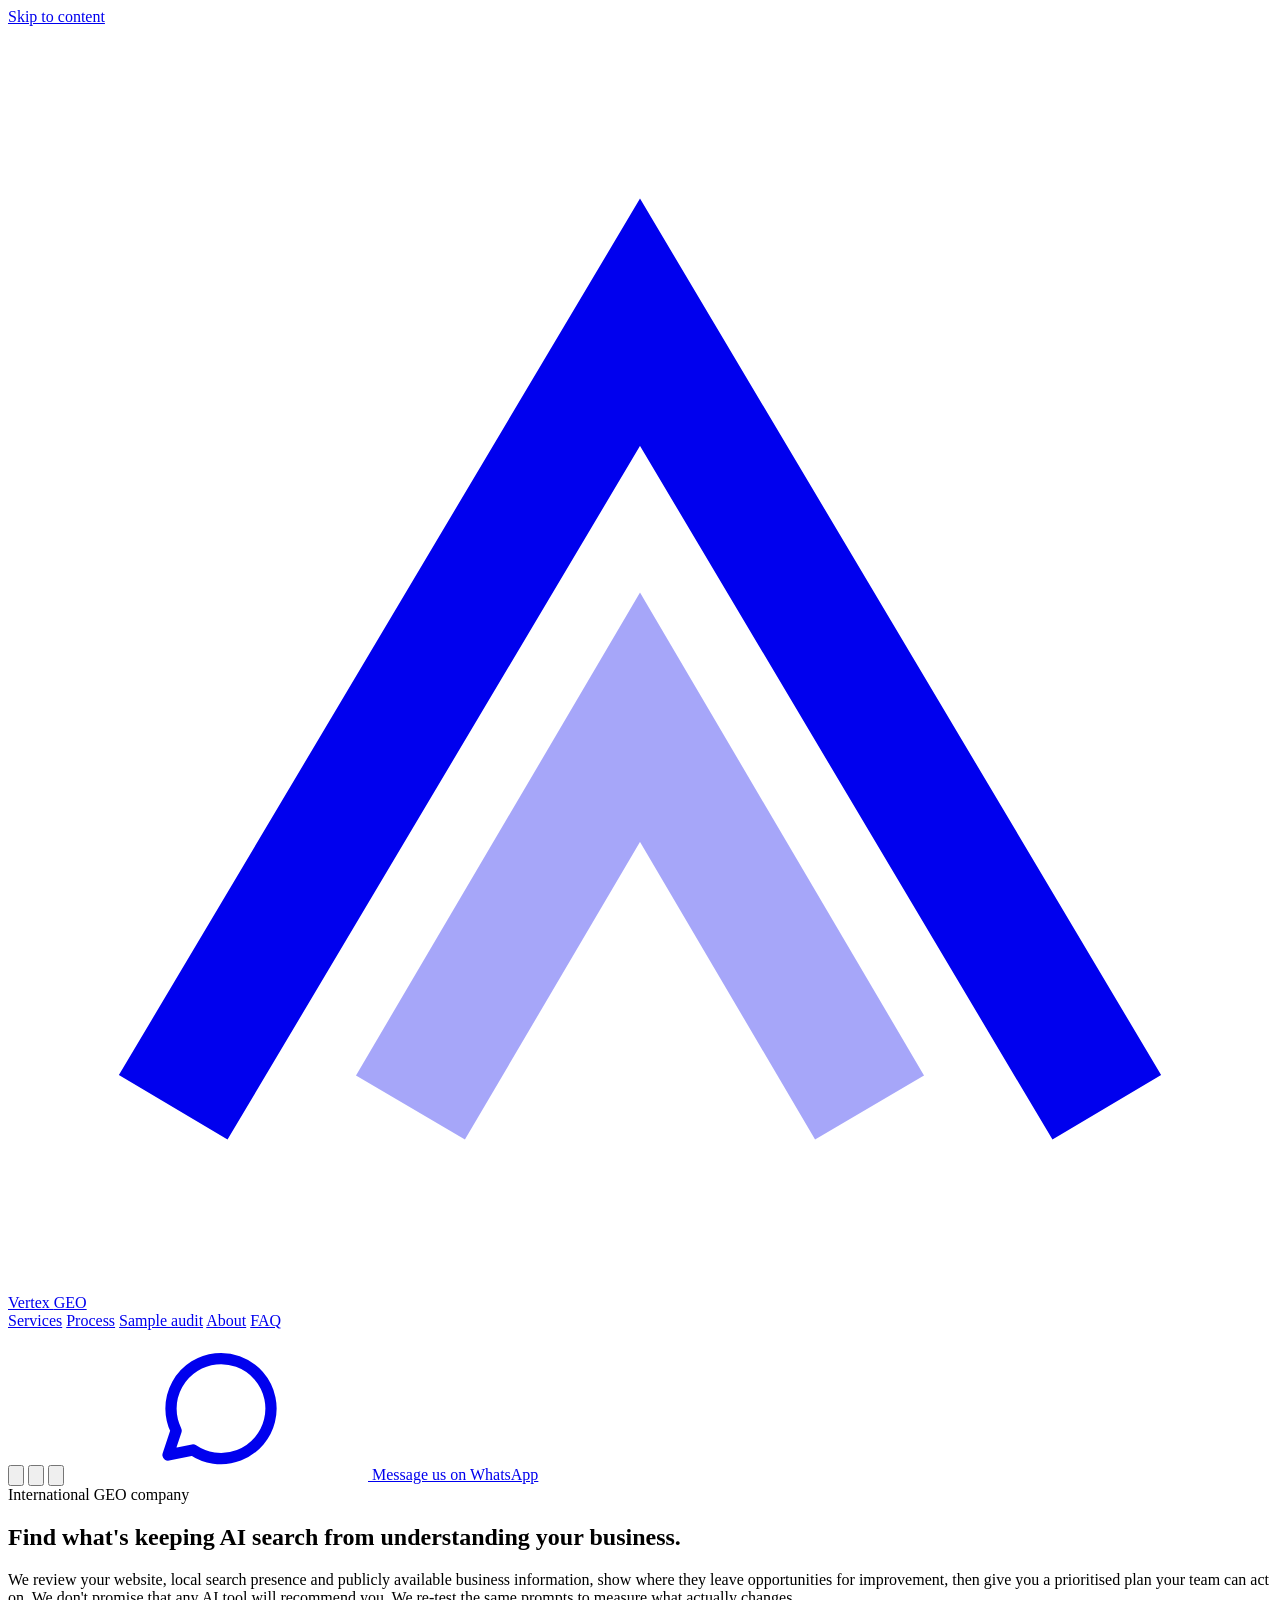
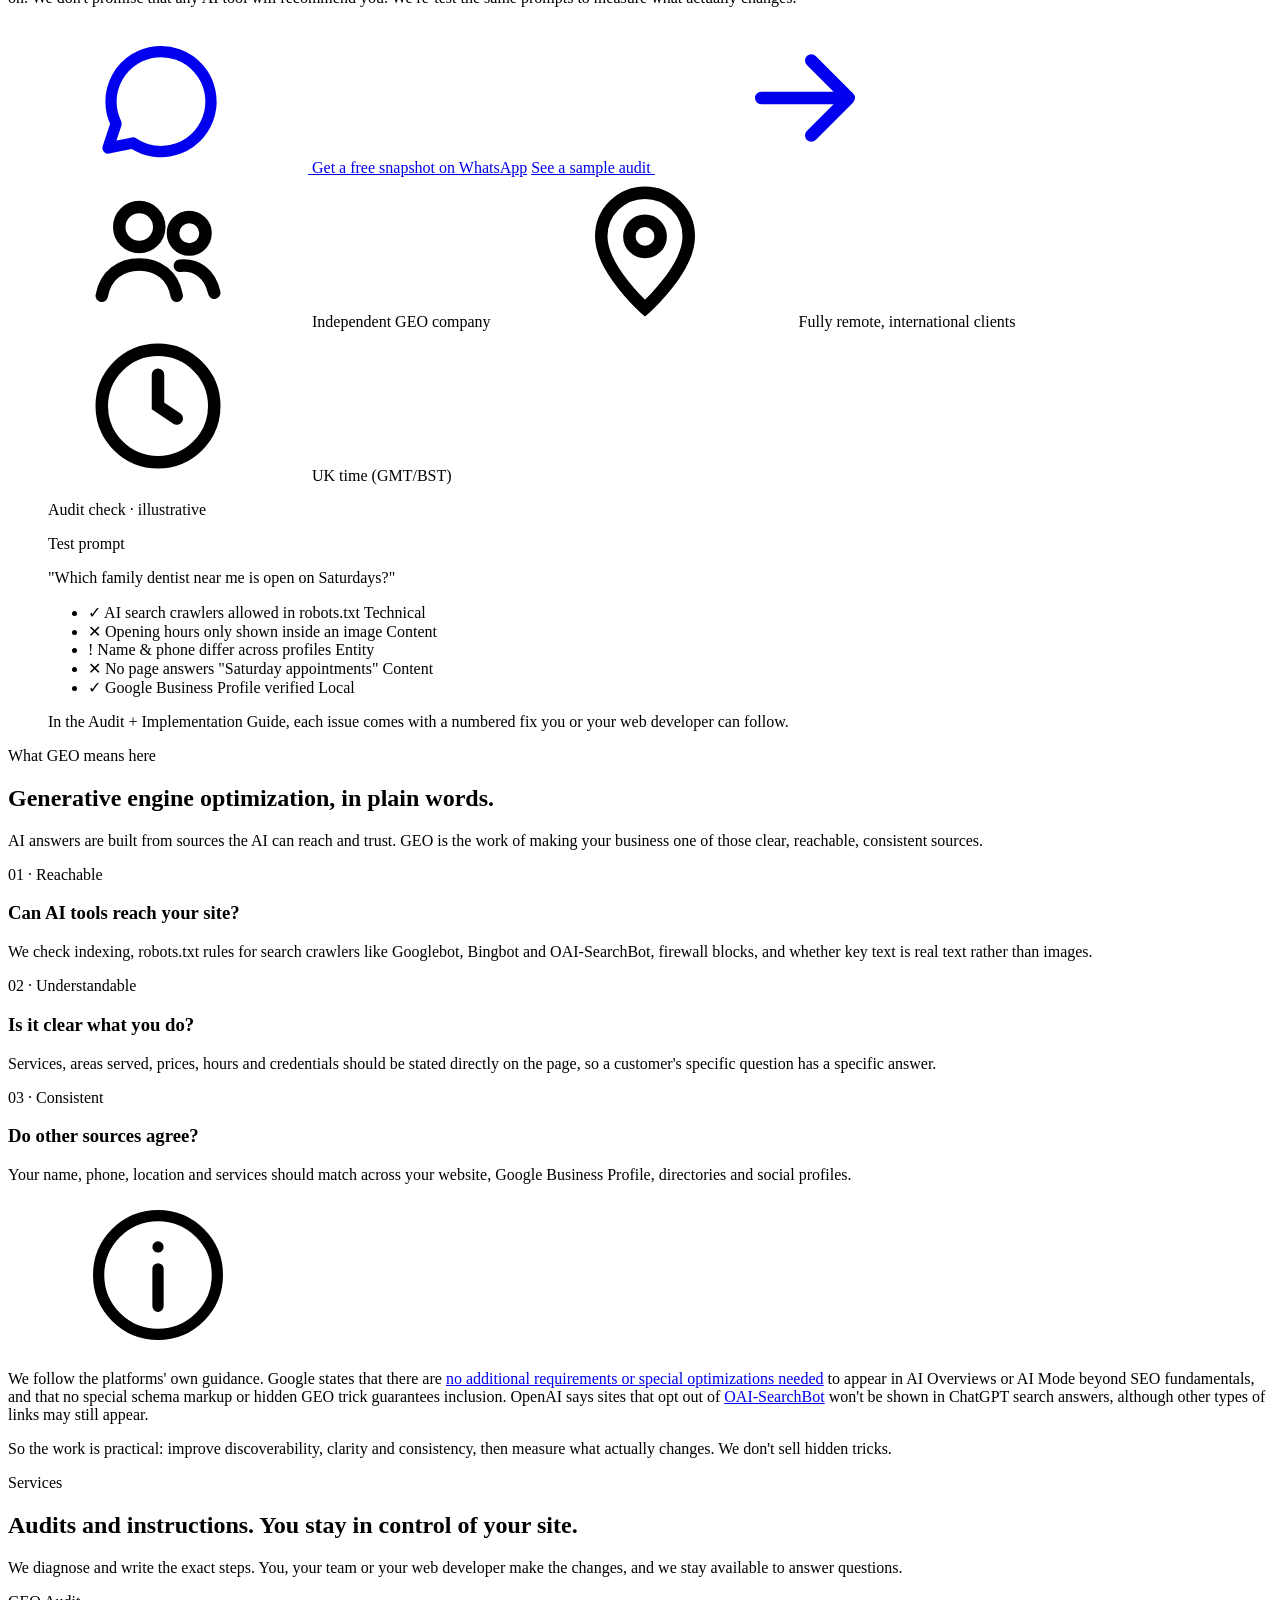
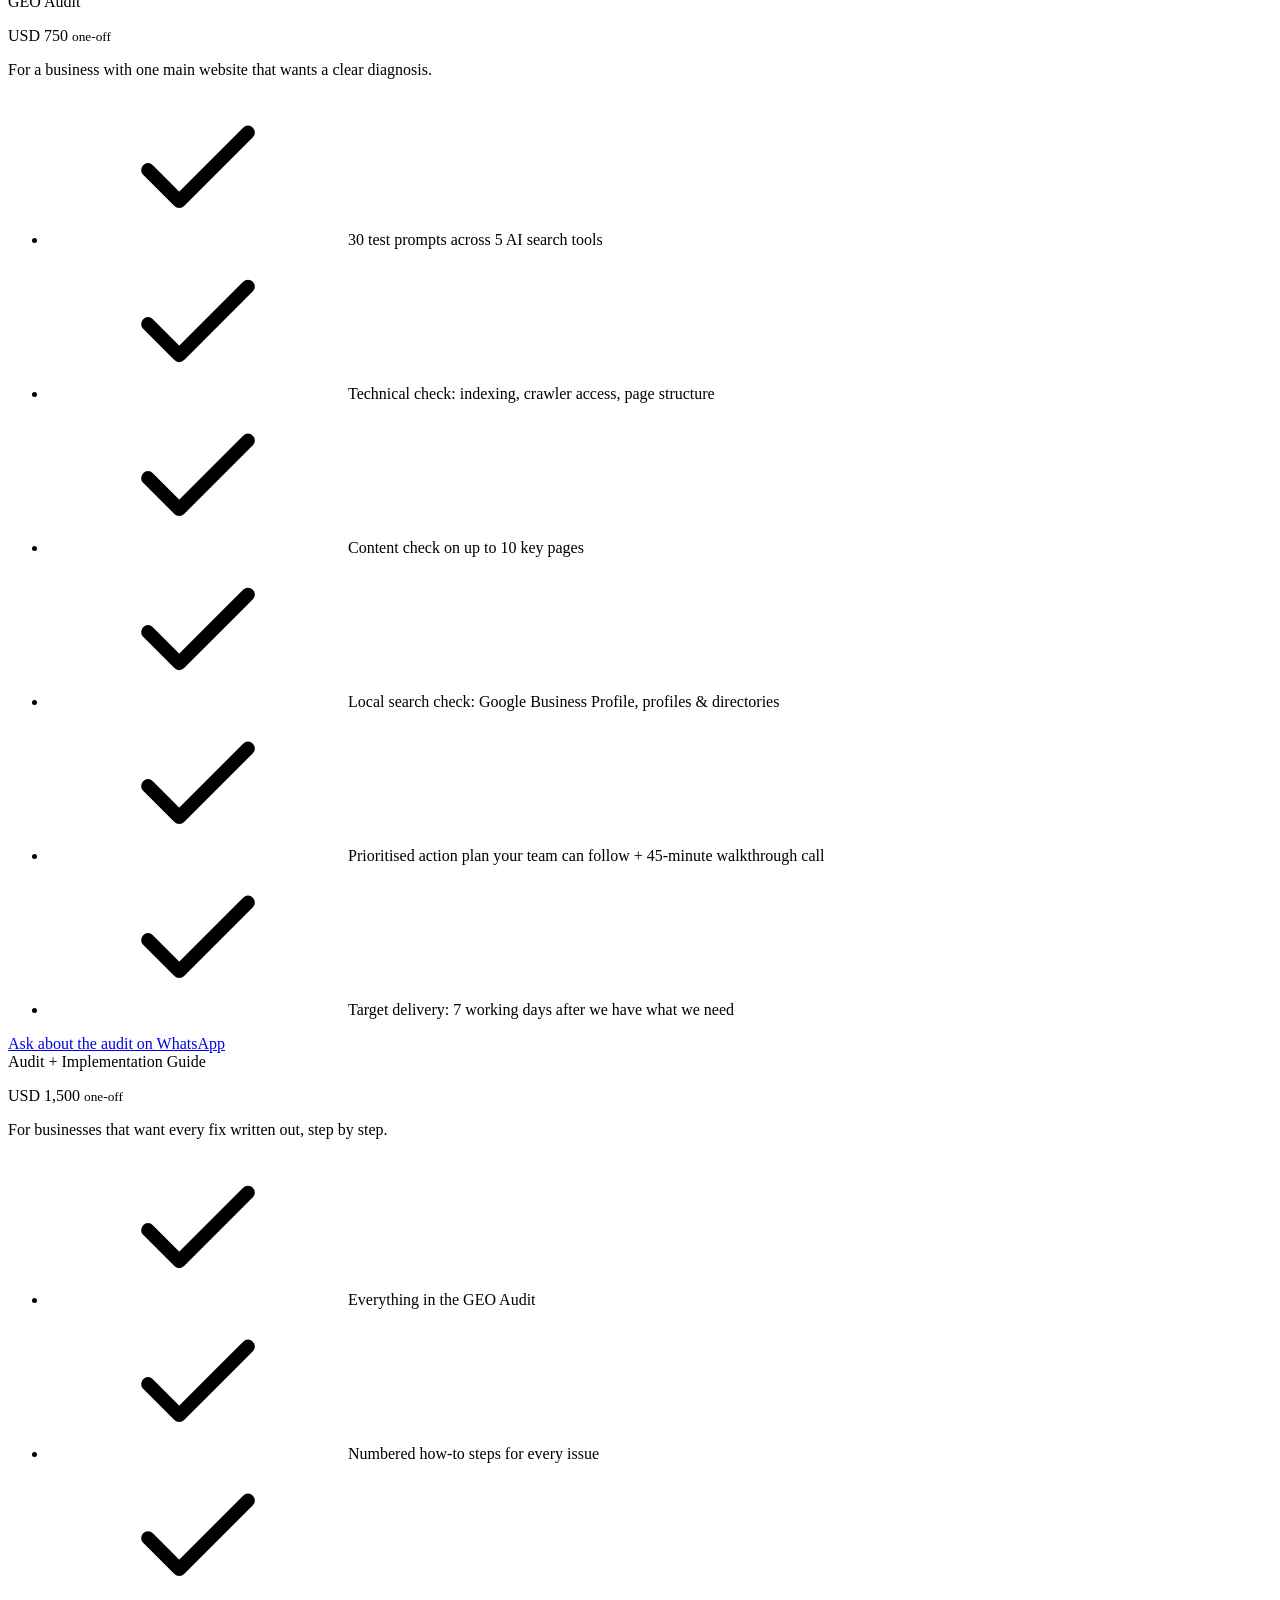
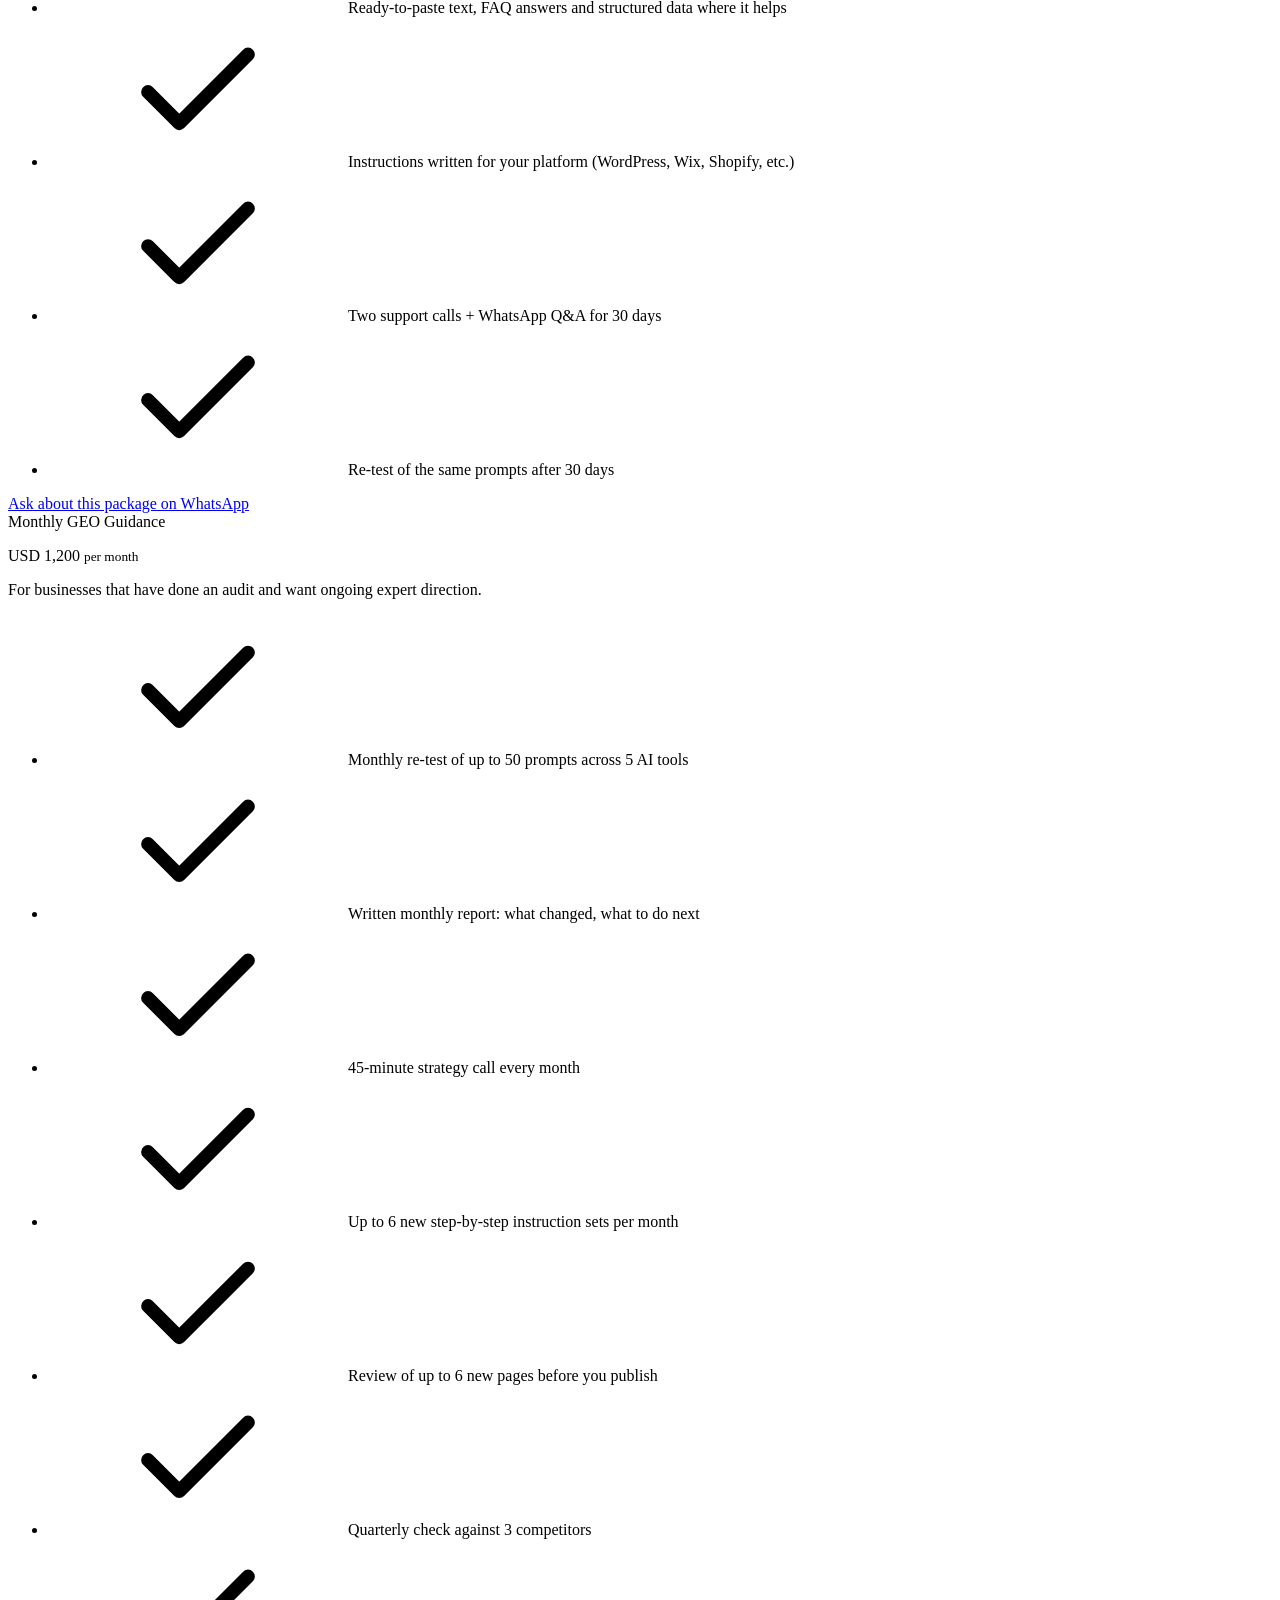
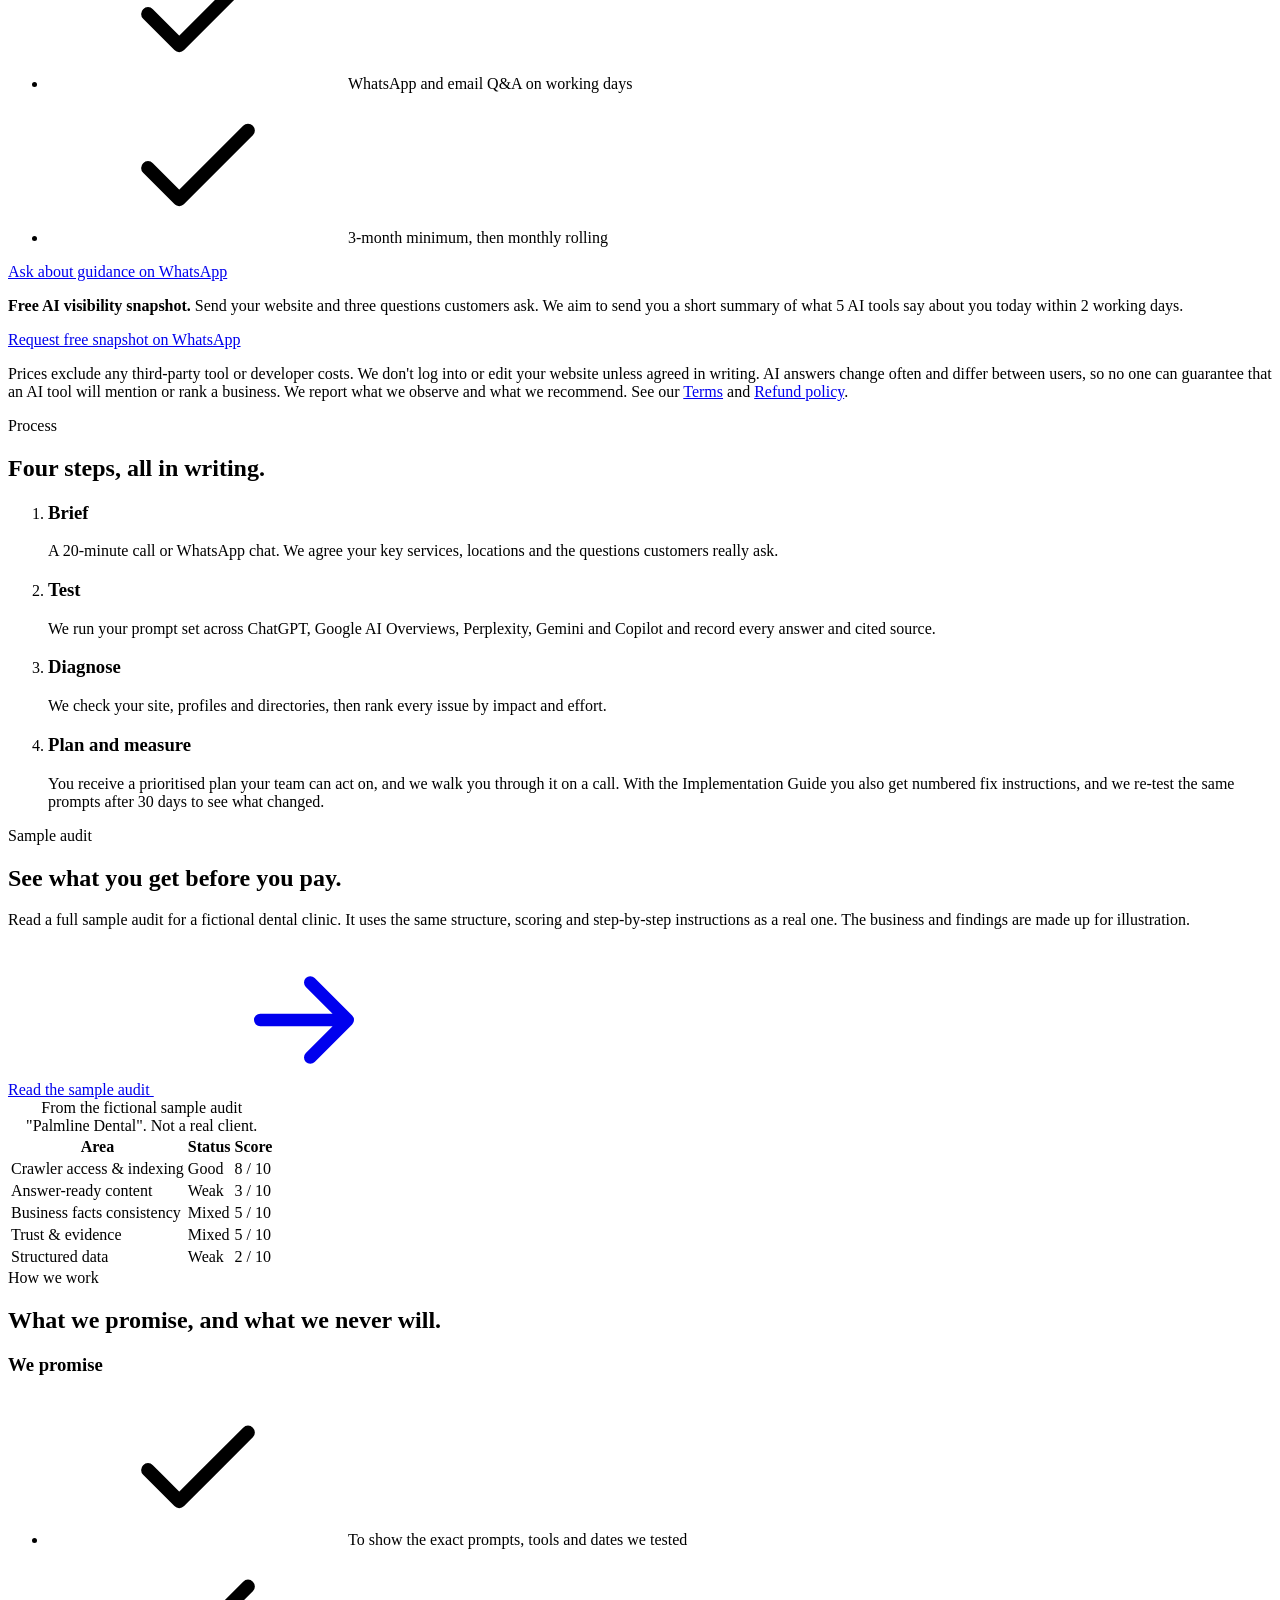
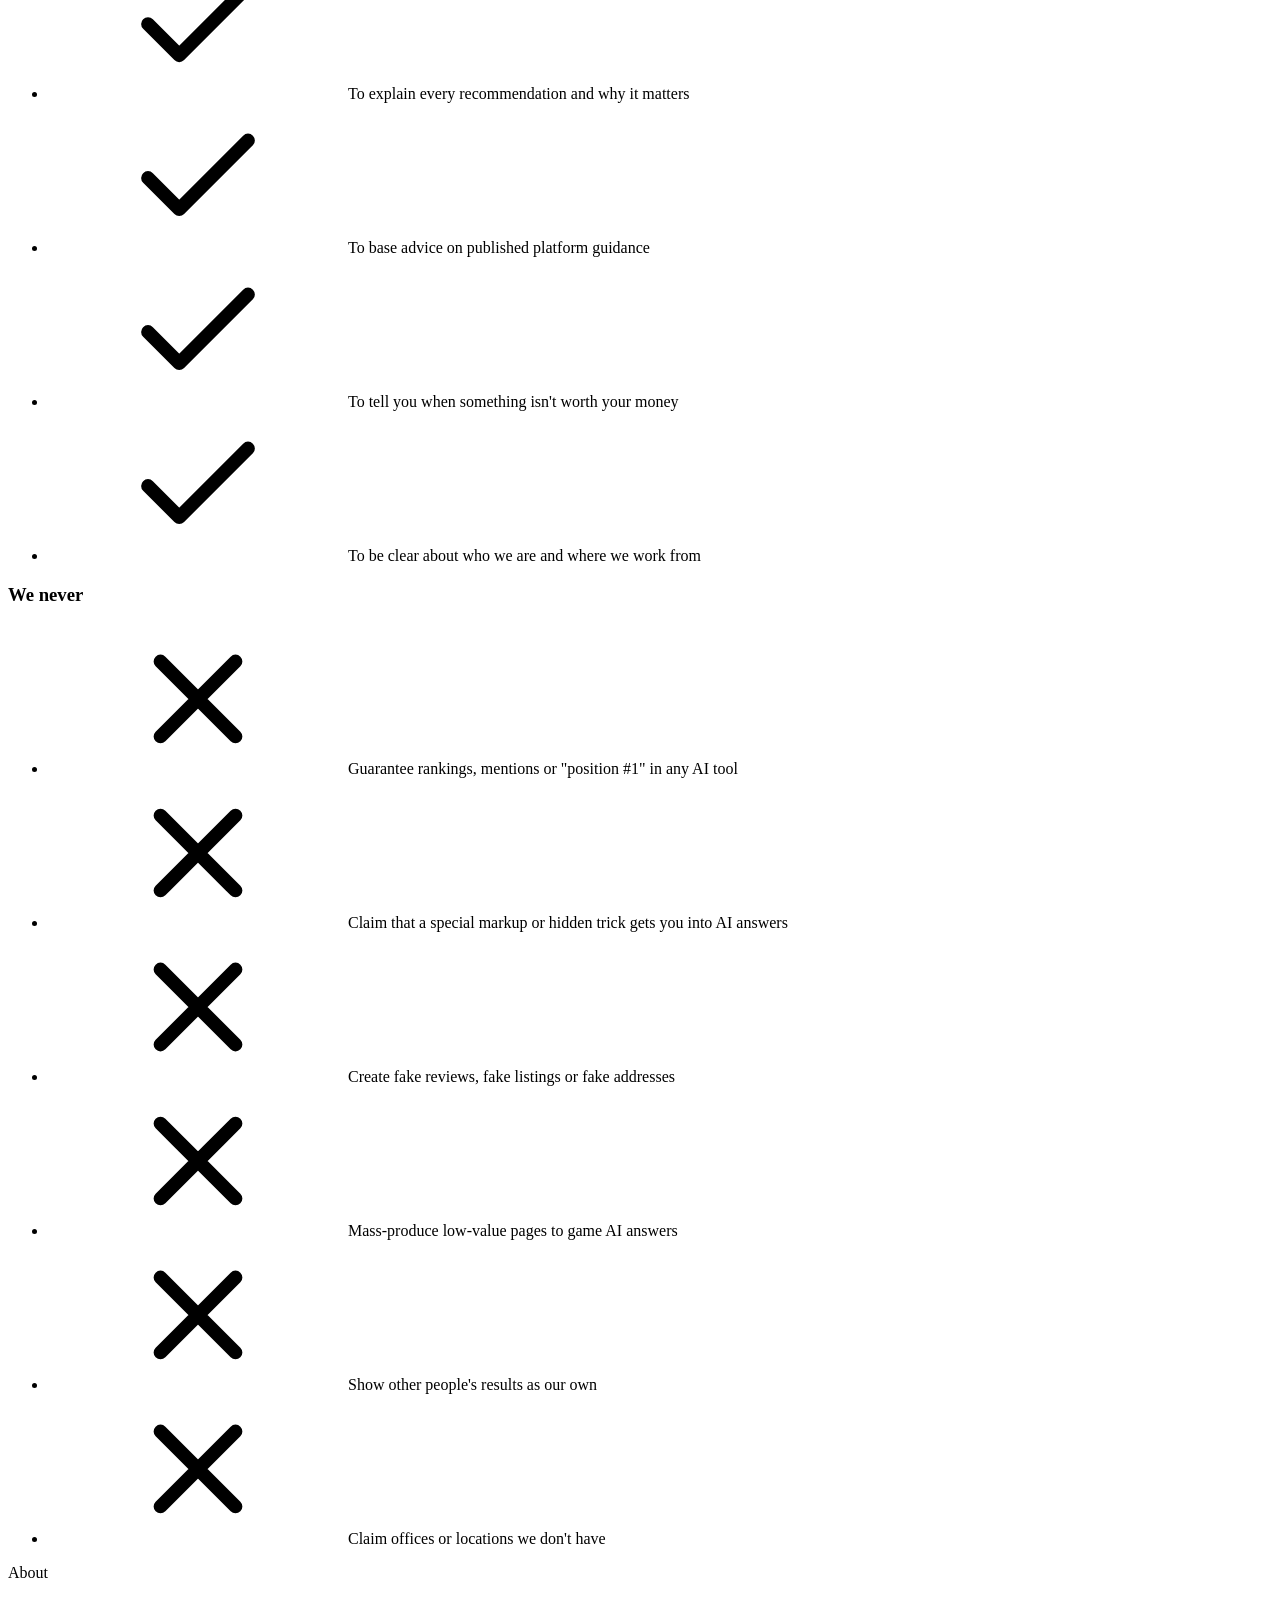
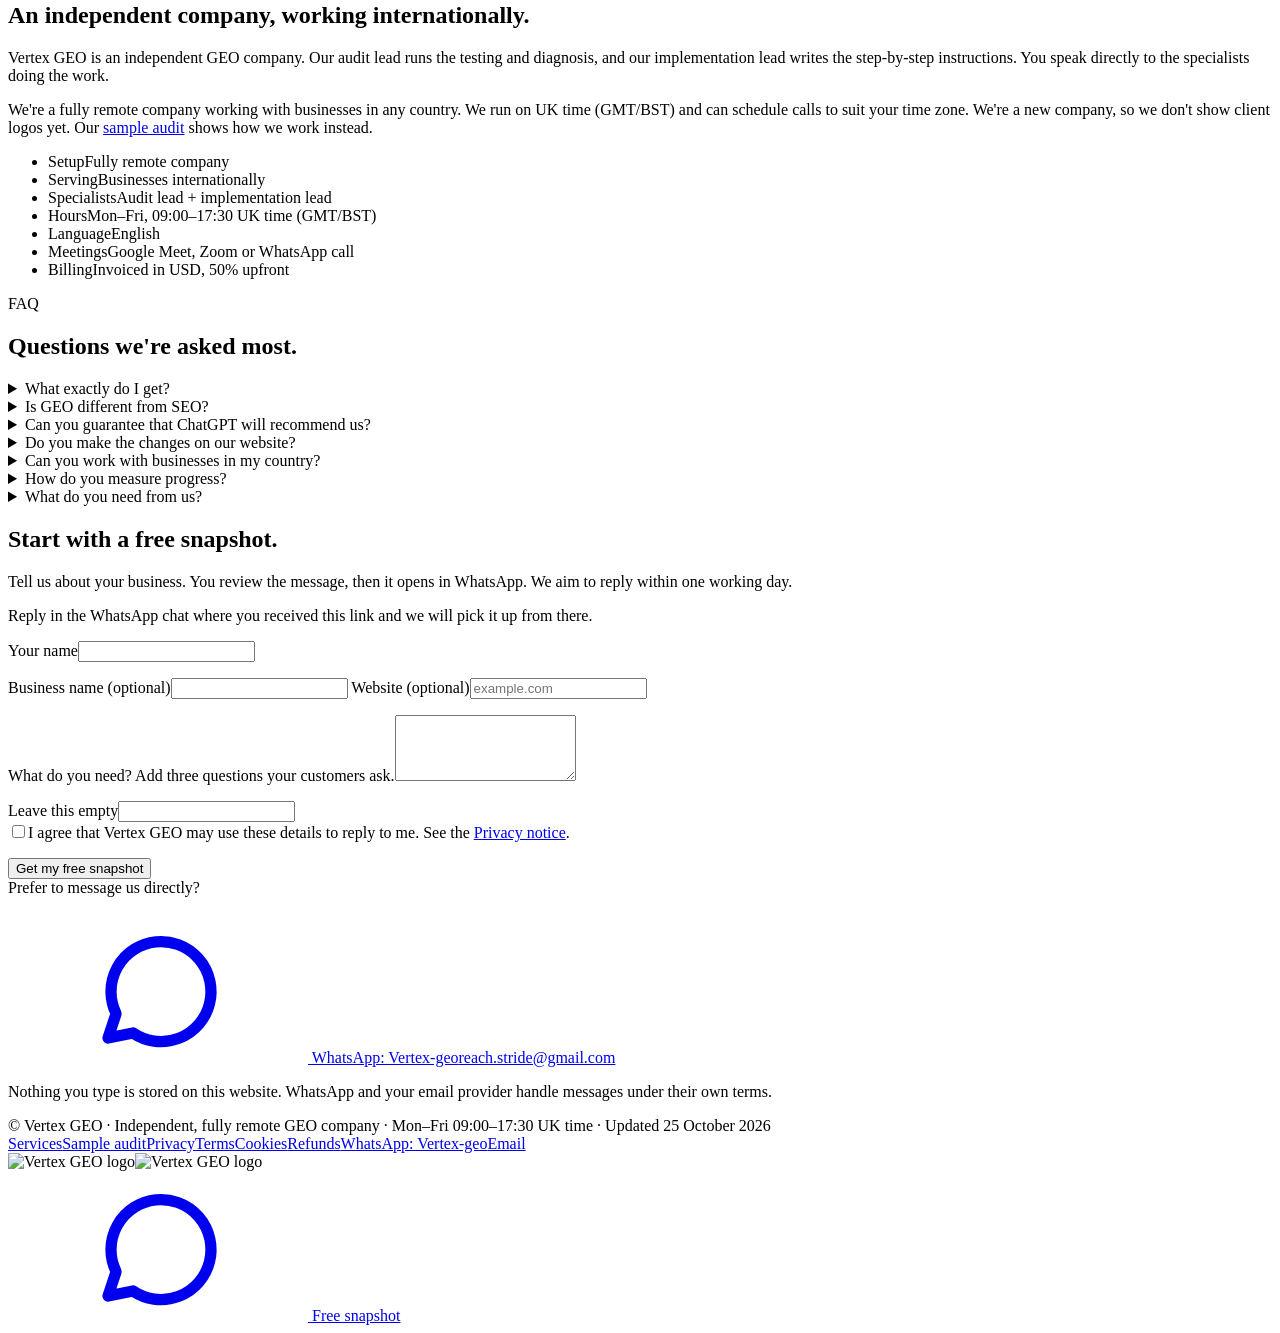
==== index.html @ 17c22902 "Add files via upload" ====
<!doctype html><html lang="en"><head><meta charset="utf-8"><meta name="viewport" content="width=device-width, initial-scale=1, viewport-fit=cover"><title>Vertex GEO — AI search visibility audits for businesses worldwide</title><meta name="description" content="We show where your website, local search presence and public business details leave gaps in AI search, then give you a prioritised plan your team can act on. Fully remote, working internationally."><meta property="og:type" content="website"><meta property="og:title" content="Vertex GEO — AI search visibility audits for businesses worldwide"><meta property="og:description" content="We show where your website, local search presence and public business details leave gaps in AI search, then give you a prioritised plan your team can act on. Fully remote, working internationally."><meta name="theme-color" content="#121212"><link rel="canonical" href="https://YOUR-DOMAIN.example/"><meta property="og:url" content="https://YOUR-DOMAIN.example/"><meta property="og:image" content="https://YOUR-DOMAIN.example/assets/og-image.png"><meta property="og:image:alt" content="Vertex GEO: AI search visibility audits"><meta name="twitter:card" content="summary_large_image"><link rel="icon" href="/assets/favicon.svg" type="image/svg+xml"><link rel="apple-touch-icon" href="/assets/apple-touch-icon.png"><link rel="manifest" href="/manifest.webmanifest"><link rel="stylesheet" href="/assets/site.css"><script type="application/ld+json">{"@context": "https://schema.org", "@graph": [{"@type": "Organization", "name": "Vertex GEO", "description": "Independent, fully remote GEO company serving businesses internationally.", "areaServed": "Worldwide", "knowsLanguage": "en", "email": "reach.stride@gmail.com", "@id": "https://YOUR-DOMAIN.example/#org", "url": "https://YOUR-DOMAIN.example/", "logo": "https://YOUR-DOMAIN.example/assets/logo-mark-512.png"}, {"@type": "ProfessionalService", "name": "Vertex GEO", "description": "Generative engine optimization (GEO) audits and step-by-step implementation instructions for businesses worldwide. Fully remote company.", "areaServed": "Worldwide", "knowsLanguage": ["en"], "makesOffer": [{"@type": "Offer", "name": "GEO Audit", "price": "750", "priceCurrency": "USD"}, {"@type": "Offer", "name": "GEO Audit + Implementation Guide", "price": "1500", "priceCurrency": "USD"}, {"@type": "Offer", "name": "Monthly GEO Guidance", "price": "1200", "priceCurrency": "USD"}]}]}</script></head><body data-mpa><a class="skip" href="#main">Skip to content</a><svg width="0" height="0" style="position:absolute" aria-hidden="true">
  <symbol id="i-check" viewBox="0 0 24 24" fill="none" stroke="currentColor" stroke-width="2.2" stroke-linecap="round" stroke-linejoin="round"><path d="M20 6 9 17l-5-5"/></symbol>
  <symbol id="i-x" viewBox="0 0 24 24" fill="none" stroke="currentColor" stroke-width="2.2" stroke-linecap="round"><path d="M18 6 6 18M6 6l12 12"/></symbol>
  <symbol id="i-info" viewBox="0 0 24 24" fill="none" stroke="currentColor" stroke-width="1.8" stroke-linecap="round"><circle cx="12" cy="12" r="9.5"/><path d="M12 11v6M12 7.5v.01"/></symbol>
  <symbol id="i-chat" viewBox="0 0 24 24" fill="none" stroke="currentColor" stroke-width="1.8" stroke-linejoin="round"><path d="M4 20l1.3-3.9A8 8 0 1 1 8 19.2L4 20Z"/></symbol>
  <symbol id="i-pin" viewBox="0 0 24 24" fill="none" stroke="currentColor" stroke-width="2"><path d="M12 21s-7-6.2-7-11.5a7 7 0 0 1 14 0C19 14.8 12 21 12 21Z"/><circle cx="12" cy="9.5" r="2.5"/></symbol>
  <symbol id="i-clock" viewBox="0 0 24 24" fill="none" stroke="currentColor" stroke-width="2" stroke-linecap="round"><circle cx="12" cy="12" r="9"/><path d="M12 7v5l3 2"/></symbol>
  <symbol id="i-team" viewBox="0 0 24 24" fill="none" stroke="currentColor" stroke-width="2" stroke-linecap="round"><circle cx="9" cy="8" r="3.2"/><circle cx="17" cy="9" r="2.6"/><path d="M3 19c.6-3.3 3-5 6-5s5.4 1.7 6 5M15.5 14.2c2.6-.3 4.8 1.2 5.5 4.3"/></symbol>
  <symbol id="i-arrow" viewBox="0 0 24 24" fill="none" stroke="currentColor" stroke-width="2" stroke-linecap="round" stroke-linejoin="round"><path d="M5 12h14M13 6l6 6-6 6"/></symbol>
</svg><header class="header" id="top">
  <div class="wrap header-inner">
    <a href="/" class="brand" aria-label="Vertex GEO home">
      <svg viewBox="0 0 32 32" fill="none" aria-hidden="true">
        <path d="M5 26 L16 7.5 L27 26" stroke="currentColor" stroke-width="3.2" stroke-linecap="square"/>
        <path d="M11 26 L16 17.5 L21 26" stroke="currentColor" stroke-width="3.2" stroke-linecap="square" opacity=".35"/>
        <circle cx="16" cy="5.2" r="3.2" fill="var(--color-primary)"/>
      </svg>
      Vertex <span>GEO</span>
    </a>
    <nav class="nav" id="nav" aria-label="Main">
      <a href="#services">Services</a>
      <a href="#process">Process</a>
      <a href="/sample-audit/">Sample audit</a>
      <a href="#about">About</a>
      <a href="#faq">FAQ</a>
    </nav>
    <div class="header-actions"><button class="icon-btn" data-search aria-label="Search the site"><svg viewBox="0 0 24 24" fill="none" stroke="currentColor" stroke-width="2" stroke-linecap="round"><circle cx="11" cy="11" r="7"/><path d="m20 20-3.5-3.5"/></svg></button>
      <button class="icon-btn" data-theme-toggle aria-label="Switch to dark mode">
        <svg viewBox="0 0 24 24" fill="none" stroke="currentColor" stroke-width="2" stroke-linecap="round"><path d="M21 12.8A9 9 0 1 1 11.2 3a7 7 0 0 0 9.8 9.8Z"/></svg>
      </button>
      <button class="icon-btn menu-btn" aria-label="Open menu" aria-expanded="false" aria-controls="nav" data-menu>
        <svg viewBox="0 0 24 24" fill="none" stroke="currentColor" stroke-width="2" stroke-linecap="round"><path d="M4 7h16M4 12h16M4 17h16"/></svg>
      </button>
      <a class="btn btn-primary btn-sm btn-desktop" data-wa="Hi Vertex GEO, I'd like a free AI visibility snapshot for my business." href="#contact" target="_blank" rel="noopener noreferrer">
        <svg><use href="#i-chat"/></svg> Message us on WhatsApp
      </a>
    </div>
  </div>
</header><main id="main" tabindex="-1"><div data-page="home">

  <!-- HERO -->
  <section class="hero">
    <div class="wrap hero-grid">
      <div class="hero-copy">
        <span class="eyebrow">International GEO company</span>
        <h1 class="h-hero">Find what's keeping AI search from understanding your business.</h1>
        <p class="lead">We review your website, local search presence and publicly available business information, show where they leave opportunities for improvement, then give you a prioritised plan your team can act on. We don't promise that any AI tool will recommend you. We re-test the same prompts to measure what actually changes.</p>
        <div class="btn-row">
          <a class="btn btn-primary" data-wa="Hi Vertex GEO, I'd like a free AI visibility snapshot. My website is: " href="#contact" target="_blank" rel="noopener noreferrer"><svg><use href="#i-chat"/></svg> Get a free snapshot on WhatsApp</a>
          <a class="btn btn-ghost" href="/sample-audit/">See a sample audit <svg><use href="#i-arrow"/></svg></a>
        </div>
        <div class="hero-meta">
          <span><svg><use href="#i-team"/></svg> Independent GEO company</span>
          <span><svg><use href="#i-pin"/></svg> Fully remote, international clients</span>
          <span><svg><use href="#i-clock"/></svg> UK time (GMT/BST)</span>
        </div>
      </div>

      <figure class="probe reveal" aria-label="Illustration of the checks a Vertex GEO audit runs">
        <div class="probe-top"><div class="probe-dots"><i></i><i></i><i></i></div><span>Audit check · illustrative</span></div>
        <div class="probe-q">
          <p class="xs">Test prompt</p>
          <p>"Which family dentist near me is open on Saturdays?"</p>
        </div>
        <ul class="checks">
          <li><span class="mark ok">✓</span> AI search crawlers allowed in robots.txt <span class="tag">Technical</span></li>
          <li><span class="mark bad">✕</span> Opening hours only shown inside an image <span class="tag">Content</span></li>
          <li><span class="mark warn">!</span> Name &amp; phone differ across profiles <span class="tag">Entity</span></li>
          <li><span class="mark bad">✕</span> No page answers "Saturday appointments" <span class="tag">Content</span></li>
          <li><span class="mark ok">✓</span> Google Business Profile verified <span class="tag">Local</span></li>
        </ul>
        <figcaption class="probe-foot">In the Audit + Implementation Guide, each issue comes with a numbered fix you or your web developer can follow.</figcaption>
      </figure>
    </div>
  </section>

  <!-- WHAT IS GEO -->
  <section class="section-line" id="geo">
    <div class="wrap">
      <div class="section-head">
        <span class="eyebrow">What GEO means here</span>
        <h2 class="h-section">Generative engine optimization, in plain words.</h2>
        <p class="lead">AI answers are built from sources the AI can reach and trust. GEO is the work of making your business one of those clear, reachable, consistent sources.</p>
      </div>
      <div class="pillars">
        <div class="pillar reveal">
          <span class="num">01 · Reachable</span>
          <h3 class="h-sub">Can AI tools reach your site?</h3>
          <p class="muted small">We check indexing, robots.txt rules for search crawlers like Googlebot, Bingbot and OAI-SearchBot, firewall blocks, and whether key text is real text rather than images.</p>
        </div>
        <div class="pillar reveal">
          <span class="num">02 · Understandable</span>
          <h3 class="h-sub">Is it clear what you do?</h3>
          <p class="muted small">Services, areas served, prices, hours and credentials should be stated directly on the page, so a customer's specific question has a specific answer.</p>
        </div>
        <div class="pillar reveal">
          <span class="num">03 · Consistent</span>
          <h3 class="h-sub">Do other sources agree?</h3>
          <p class="muted small">Your name, phone, location and services should match across your website, Google Business Profile, directories and social profiles.</p>
        </div>
      </div>
      <div class="note reveal">
        <svg><use href="#i-info"/></svg>
        <div>
          <p>We follow the platforms' own guidance. Google states that there are <a class="link" href="https://developers.google.com/search/docs/appearance/ai-features" target="_blank" rel="noopener noreferrer">no additional requirements or special optimizations needed</a> to appear in AI Overviews or AI Mode beyond SEO fundamentals, and that no special schema markup or hidden GEO trick guarantees inclusion. OpenAI says sites that opt out of <a class="link" href="https://developers.openai.com/api/docs/bots" target="_blank" rel="noopener noreferrer">OAI-SearchBot</a> won't be shown in ChatGPT search answers, although other types of links may still appear.</p>
          <p>So the work is practical: improve discoverability, clarity and consistency, then measure what actually changes. We don't sell hidden tricks.</p>
        </div>
      </div>
    </div>
  </section>

  <!-- SERVICES -->
  <section class="section-line" id="services">
    <div class="wrap">
      <div class="section-head">
        <span class="eyebrow">Services</span>
        <h2 class="h-section">Audits and instructions. You stay in control of your site.</h2>
        <p class="lead">We diagnose and write the exact steps. You, your team or your web developer make the changes, and we stay available to answer questions.</p>
      </div>
      <div class="plans">
        <article class="plan reveal">
          <div class="plan-head">
            <span class="plan-label">GEO Audit</span>
            <p class="price">USD 750 <small>one-off</small></p>
            <p class="plan-who">For a business with one main website that wants a clear diagnosis.</p>
          </div>
          <ul>
            <li><svg><use href="#i-check"/></svg>30 test prompts across 5 AI search tools</li>
            <li><svg><use href="#i-check"/></svg>Technical check: indexing, crawler access, page structure</li>
            <li><svg><use href="#i-check"/></svg>Content check on up to 10 key pages</li>
            <li><svg><use href="#i-check"/></svg>Local search check: Google Business Profile, profiles &amp; directories</li>
            <li><svg><use href="#i-check"/></svg>Prioritised action plan your team can follow + 45-minute walkthrough call</li>
            <li><svg><use href="#i-check"/></svg>Target delivery: 7 working days after we have what we need</li>
          </ul>
          <a class="btn btn-ghost" data-wa="Hi Vertex GEO, I'm interested in the GEO Audit (USD 750). My website is: " href="#contact" target="_blank" rel="noopener noreferrer">Ask about the audit on WhatsApp</a>
        </article>

        <article class="plan featured reveal">
          <div class="plan-head">
            <span class="plan-label">Audit + Implementation Guide</span>
            <p class="price">USD 1,500 <small>one-off</small></p>
            <p class="plan-who">For businesses that want every fix written out, step by step.</p>
          </div>
          <ul>
            <li><svg><use href="#i-check"/></svg>Everything in the GEO Audit</li>
            <li><svg><use href="#i-check"/></svg>Numbered how-to steps for every issue</li>
            <li><svg><use href="#i-check"/></svg>Ready-to-paste text, FAQ answers and structured data where it helps</li>
            <li><svg><use href="#i-check"/></svg>Instructions written for your platform (WordPress, Wix, Shopify, etc.)</li>
            <li><svg><use href="#i-check"/></svg>Two support calls + WhatsApp Q&amp;A for 30 days</li>
            <li><svg><use href="#i-check"/></svg>Re-test of the same prompts after 30 days</li>
          </ul>
          <a class="btn btn-ghost" data-wa="Hi Vertex GEO, I'm interested in the Audit + Implementation Guide (USD 1,500). My website is: " href="#contact" target="_blank" rel="noopener noreferrer">Ask about this package on WhatsApp</a>
        </article>

        <article class="plan reveal">
          <div class="plan-head">
            <span class="plan-label">Monthly GEO Guidance</span>
            <p class="price">USD 1,200 <small>per month</small></p>
            <p class="plan-who">For businesses that have done an audit and want ongoing expert direction.</p>
          </div>
          <ul>
            <li><svg><use href="#i-check"/></svg>Monthly re-test of up to 50 prompts across 5 AI tools</li>
            <li><svg><use href="#i-check"/></svg>Written monthly report: what changed, what to do next</li>
            <li><svg><use href="#i-check"/></svg>45-minute strategy call every month</li>
            <li><svg><use href="#i-check"/></svg>Up to 6 new step-by-step instruction sets per month</li>
            <li><svg><use href="#i-check"/></svg>Review of up to 6 new pages before you publish</li>
            <li><svg><use href="#i-check"/></svg>Quarterly check against 3 competitors</li>
            <li><svg><use href="#i-check"/></svg>WhatsApp and email Q&amp;A on working days</li>
            <li><svg><use href="#i-check"/></svg>3-month minimum, then monthly rolling</li>
          </ul>
          <a class="btn btn-ghost" data-wa="Hi Vertex GEO, I'd like to ask about Monthly GEO Guidance." href="#contact" target="_blank" rel="noopener noreferrer">Ask about guidance on WhatsApp</a>
        </article>
      </div>

      <div class="free-strip reveal">
        <p><strong>Free AI visibility snapshot.</strong> Send your website and three questions customers ask. We aim to send you a short summary of what 5 AI tools say about you today within 2 working days.</p>
        <a class="btn btn-primary btn-sm" data-wa="Hi Vertex GEO, I'd like a free AI visibility snapshot. My website is: " href="#contact" target="_blank" rel="noopener noreferrer">Request free snapshot on WhatsApp</a>
      </div>
      <p class="fineprint">Prices exclude any third-party tool or developer costs. We don't log into or edit your website unless agreed in writing. AI answers change often and differ between users, so no one can guarantee that an AI tool will mention or rank a business. We report what we observe and what we recommend. See our <a class="link" href="/terms/">Terms</a> and <a class="link" href="/refunds/">Refund policy</a>.</p>
    </div>
  </section>

  <!-- PROCESS -->
  <section class="section-line" id="process">
    <div class="wrap">
      <div class="section-head">
        <span class="eyebrow">Process</span>
        <h2 class="h-section">Four steps, all in writing.</h2>
      </div>
      <ol class="steps">
        <li class="step reveal"><h3 class="h-sub">Brief</h3><p>A 20-minute call or WhatsApp chat. We agree your key services, locations and the questions customers really ask.</p></li>
        <li class="step reveal"><h3 class="h-sub">Test</h3><p>We run your prompt set across ChatGPT, Google AI Overviews, Perplexity, Gemini and Copilot and record every answer and cited source.</p></li>
        <li class="step reveal"><h3 class="h-sub">Diagnose</h3><p>We check your site, profiles and directories, then rank every issue by impact and effort.</p></li>
        <li class="step reveal"><h3 class="h-sub">Plan and measure</h3><p>You receive a prioritised plan your team can act on, and we walk you through it on a call. With the Implementation Guide you also get numbered fix instructions, and we re-test the same prompts after 30 days to see what changed.</p></li>
      </ol>
    </div>
  </section>

  <!-- SAMPLE AUDIT -->
  <section class="section-line" id="sample">
    <div class="wrap teaser">
      <div class="section-head" style="margin-bottom:0">
        <span class="eyebrow">Sample audit</span>
        <h2 class="h-section">See what you get before you pay.</h2>
        <p class="lead">Read a full sample audit for a fictional dental clinic. It uses the same structure, scoring and step-by-step instructions as a real one. The business and findings are made up for illustration.</p>
        <div class="btn-row"><a class="btn btn-primary" href="/sample-audit/">Read the sample audit <svg><use href="#i-arrow"/></svg></a></div>
      </div>
      <div class="score-table reveal">
        <table>
          <thead><tr><th>Area</th><th>Status</th><th>Score</th></tr></thead>
          <tbody>
            <tr><td>Crawler access &amp; indexing</td><td><span class="pill ok">Good</span></td><td>8 / 10</td></tr>
            <tr><td>Answer-ready content</td><td><span class="pill bad">Weak</span></td><td>3 / 10</td></tr>
            <tr><td>Business facts consistency</td><td><span class="pill warn">Mixed</span></td><td>5 / 10</td></tr>
            <tr><td>Trust &amp; evidence</td><td><span class="pill warn">Mixed</span></td><td>5 / 10</td></tr>
            <tr><td>Structured data</td><td><span class="pill bad">Weak</span></td><td>2 / 10</td></tr>
          </tbody>
          <caption>From the fictional sample audit "Palmline Dental". Not a real client.</caption>
        </table>
      </div>
    </div>
  </section>

  <!-- PROMISE -->
  <section class="section-line" id="promise">
    <div class="wrap">
      <div class="section-head">
        <span class="eyebrow">How we work</span>
        <h2 class="h-section">What we promise, and what we never will.</h2>
      </div>
      <div class="promise">
        <div class="promise-col reveal">
          <h3>We promise</h3>
          <ul class="yes">
            <li><svg><use href="#i-check"/></svg>To show the exact prompts, tools and dates we tested</li>
            <li><svg><use href="#i-check"/></svg>To explain every recommendation and why it matters</li>
            <li><svg><use href="#i-check"/></svg>To base advice on published platform guidance</li>
            <li><svg><use href="#i-check"/></svg>To tell you when something isn't worth your money</li>
            <li><svg><use href="#i-check"/></svg>To be clear about who we are and where we work from</li>
          </ul>
        </div>
        <div class="promise-col never reveal">
          <h3>We never</h3>
          <ul class="no">
            <li><svg><use href="#i-x"/></svg>Guarantee rankings, mentions or "position #1" in any AI tool</li>
            <li><svg><use href="#i-x"/></svg>Claim that a special markup or hidden trick gets you into AI answers</li>
            <li><svg><use href="#i-x"/></svg>Create fake reviews, fake listings or fake addresses</li>
            <li><svg><use href="#i-x"/></svg>Mass-produce low-value pages to game AI answers</li>
            <li><svg><use href="#i-x"/></svg>Show other people's results as our own</li>
            <li><svg><use href="#i-x"/></svg>Claim offices or locations we don't have</li>
          </ul>
        </div>
      </div>
    </div>
  </section>

  <!-- ABOUT -->
  <section class="section-line" id="about">
    <div class="wrap about">
      <div class="about-copy">
        <span class="eyebrow">About</span>
        <h2 class="h-section">An independent company, working internationally.</h2>
        <p>Vertex GEO is an independent GEO company. Our audit lead runs the testing and diagnosis, and our implementation lead writes the step-by-step instructions. You speak directly to the specialists doing the work.</p>
        <p>We're a fully remote company working with businesses in any country. We run on UK time (GMT/BST) and can schedule calls to suit your time zone. We're a new company, so we don't show client logos yet. Our <a class="link" href="/sample-audit/">sample audit</a> shows how we work instead.</p>
      </div>
      <ul class="facts reveal">
        <li><span>Setup</span><span>Fully remote company</span></li>
        <li><span>Serving</span><span>Businesses internationally</span></li>
        <li><span>Specialists</span><span>Audit lead + implementation lead</span></li>
        <li><span>Hours</span><span>Mon–Fri, 09:00–17:30 UK time (GMT/BST)</span></li>
        <li><span>Language</span><span>English</span></li>
        <li><span>Meetings</span><span>Google Meet, Zoom or WhatsApp call</span></li>
        <li><span>Billing</span><span>Invoiced in USD, 50% upfront</span></li>
      </ul>
    </div>
  </section>

  <!-- FAQ -->
  <section class="section-line" id="faq">
    <div class="narrow">
      <div class="section-head">
        <span class="eyebrow">FAQ</span>
        <h2 class="h-section">Questions we're asked most.</h2>
      </div>
      <div class="faq">
        <details><summary>What exactly do I get?</summary><p>A written review of where your website, local search presence and publicly available business information leave opportunities for improvement, a prioritised plan your team can act on, and a walkthrough call. We then re-test the same prompts to measure what changed.</p></details>
        <details><summary>Is GEO different from SEO?</summary><p>They overlap a lot. Google says its AI features are built on its core search systems, so SEO fundamentals still apply. GEO adds a focus on how AI tools describe you, which sources they cite, and whether your business facts are clear and consistent enough to be quoted.</p></details>
        <details><summary>Can you guarantee that ChatGPT will recommend us?</summary><p>No, and you should be wary of anyone who does. AI answers vary by user, location, wording and time, and Google says no special schema markup or hidden trick guarantees inclusion. What we can do is show where your website, local search presence and public business information leave opportunities for improvement, give you a prioritised plan, then measure the same prompts again.</p></details>
        <details><summary>Do you make the changes on our website?</summary><p>Our services are audits and step-by-step instructions. You, your team or your developer make the changes. Instructions are written for beginners, with screenshots or exact menu paths where possible. Compare the <a class="link" href="#services">packages</a>.</p></details>
        <details><summary>Can you work with businesses in my country?</summary><p>Yes. The work is remote by nature: we test AI tools, review your website and public profiles, and write instructions. For local results we test prompts that mention your city or area, with the location set to your market where the tool allows it. We currently work in English.</p></details>
        <details><summary>How do you measure progress?</summary><p>We re-run the same documented prompt set and compare mentions, accuracy and cited sources. Where you give us access, we also check Google Search Console and Bing Webmaster Tools, which now has an <a class="link" href="https://blogs.bing.com/webmaster/2026/2/Introducing-AI-Performance-in-Bing-Webmaster-Tools-Public-Preview/" target="_blank" rel="noopener noreferrer">AI Performance report</a> showing citations in Copilot and Bing AI summaries.</p></details>
        <details><summary>What do you need from us?</summary><p>Your website address, your main services and locations, links to your Google Business Profile and social profiles, and 10 to 20 questions customers ask you. Access to Search Console is helpful but optional. See the <a class="link" href="#process">four-step process</a> or the <a class="link" href="/sample-audit/">sample audit</a>.</p></details>
      </div>
    </div>
  </section>

  <!-- CONTACT -->
  <section id="contact"><div class="wrap"><div class="contact" style="display:block"><h2 class="h-section">Start with a free snapshot.</h2>
<p>Tell us about your business. You review the message, then it opens in WhatsApp. We aim to reply within one working day.</p>
<p class="fineprint" data-nocontact>Reply in the WhatsApp chat where you received this link and we will pick it up from there.</p>
<form id="cform" class="form" novalidate><p id="ferr" class="err" role="alert"></p>
<label for="n">Your name</label><input id="n" name="n" autocomplete="name" required aria-describedby="e-n"><p class="err" id="e-n"></p>
<label for="b">Business name (optional)</label><input id="b" name="b" autocomplete="organization">
<label for="w">Website (optional)</label><input id="w" name="w" inputmode="url" autocomplete="url" placeholder="example.com" aria-describedby="e-w"><p class="err" id="e-w"></p>
<label for="m">What do you need? Add three questions your customers ask.</label><textarea id="m" name="m" rows="4" required aria-describedby="e-m"></textarea><p class="err" id="e-m"></p>
<div class="hp" aria-hidden="true"><label>Leave this empty<input name="hp" tabindex="-1" autocomplete="off"></label></div>
<label class="chk"><input type="checkbox" id="c" name="c" aria-describedby="e-c"><span>I agree that Vertex GEO may use these details to reply to me. See the <a class="link" href="/privacy/">Privacy notice</a>.</span></label><p class="err" id="e-c"></p>
<div class="btn-row"><button class="btn btn-primary" type="submit">Get my free snapshot</button></div>
<p id="fok" class="ok" role="status" hidden></p></form>
<p class="fineprint" style="margin-top:var(--space-6)">Prefer to message us directly?</p><div class="btn-row" style="margin-top:var(--space-3);justify-content:flex-start"><a class="btn btn-ghost" data-wa="" href="#contact" target="_blank" rel="noopener noreferrer"><svg><use href="#i-chat"/></svg> WhatsApp: Vertex-geo</a><a class="btn btn-ghost" data-email href="#contact">reach.stride@gmail.com</a><a class="btn btn-ghost" data-li href="#contact" hidden>LinkedIn: Vertex GEO</a></div>
<p class="fineprint">Nothing you type is stored on this website. WhatsApp and your email provider handle messages under their own terms.</p></div></div></section></div></main><footer class="footer"><div class="wrap footer-inner"><span>© <span data-year></span> Vertex GEO · Independent, fully remote GEO company · Mon–Fri 09:00–17:30 UK time · Updated 25 October 2026</span><nav aria-label="Footer"><a href="#services">Services</a><a href="/sample-audit/">Sample audit</a><a href="/privacy/">Privacy</a><a href="/terms/">Terms</a><a href="/cookies/">Cookies</a><a href="/refunds/">Refunds</a><a data-wa="" href="#contact" target="_blank" rel="noopener noreferrer">WhatsApp: Vertex-geo</a><a data-email href="#contact">Email</a><a data-li href="#contact" hidden>LinkedIn</a><button type="button" data-cc hidden class="link" style="font:inherit">Cookie settings</button></nav><picture class="logo-l"><source type="image/webp" srcset="/assets/logo-horizontal.webp"><img src="/assets/logo-horizontal.png" alt="Vertex GEO logo" width="880" height="200" loading="lazy" decoding="async" style="height:28px;width:auto"></picture><picture class="logo-d"><source type="image/webp" srcset="/assets/logo-horizontal-white.webp"><img src="/assets/logo-horizontal-white.png" alt="Vertex GEO logo" width="880" height="200" loading="lazy" decoding="async" style="height:28px;width:auto"></picture></div></footer><div id="prog" aria-hidden="true"></div><div id="ld" aria-hidden="true"></div><div id="live" class="sr-only" aria-live="polite"></div>
<button type="button" id="toTop" class="fab icon-btn" aria-label="Back to top" hidden><svg viewBox="0 0 24 24" fill="none" stroke="currentColor" stroke-width="2" stroke-linecap="round" stroke-linejoin="round"><path d="M12 19V5M5 12l7-7 7 7"/></svg></button>
<a id="float" class="btn btn-primary fab" data-wa="Hi Vertex GEO, I'd like a free AI visibility snapshot. My website is: " href="#contact" target="_blank" rel="noopener noreferrer"><svg><use href="#i-chat"/></svg> Free snapshot</a>
<dialog id="sdlg" aria-labelledby="sdt"><form method="dialog" style="display:flex;justify-content:space-between;align-items:center;gap:1rem;margin-bottom:1rem"><h2 id="sdt" class="h-sub">Search this site</h2><button class="btn btn-ghost btn-sm">Close</button></form><label class="sr-only" for="sq">Search</label><input id="sq" type="search" autocomplete="off" placeholder="Try audit, price or refund" style="width:100%;min-height:44px;padding:.65rem .85rem;border:1px solid var(--color-border);border-radius:var(--radius-md);background:var(--color-bg)"><ul id="sres" style="list-style:none;padding:0;margin-top:1rem"></ul></dialog>
<dialog id="cdlg" aria-labelledby="cdt"><h2 id="cdt" class="h-sub">Open WhatsApp with this message?</h2><pre id="cmsg" style="white-space:pre-wrap;margin:1rem 0"></pre><p id="cnote" class="err" hidden>The WhatsApp number isn't set up on this site yet. Copy the message and paste it into the chat where you received this link.</p><p>You'll be chatting with <strong>Vertex-geo</strong> on WhatsApp Business.</p><p class="fineprint">We only see what you send in WhatsApp. Nothing is stored on this website. If your message doesn't appear in the chat, tap Copy message and paste it in.</p><div class="btn-row" style="margin-top:1rem"><button class="btn btn-ghost" id="ccancel" type="button">Edit message</button><a class="btn btn-primary" id="cgo" target="_blank" rel="noopener noreferrer">Open WhatsApp</a><button class="btn btn-ghost" id="ccopy" type="button">Copy message</button></div></dialog>
<div id="cc" role="region" aria-label="Cookie consent" hidden><p>We'd like to use Google Analytics cookies to count visits. Nothing loads until you choose. <a class="link" href="/cookies/">Cookie policy</a></p><div class="btn-row"><button type="button" class="btn btn-ghost btn-sm" data-c="no">Reject</button><button type="button" class="btn btn-ghost btn-sm" data-c="yes">Accept</button></div></div><script src="/assets/site.js" defer></script></body></html>
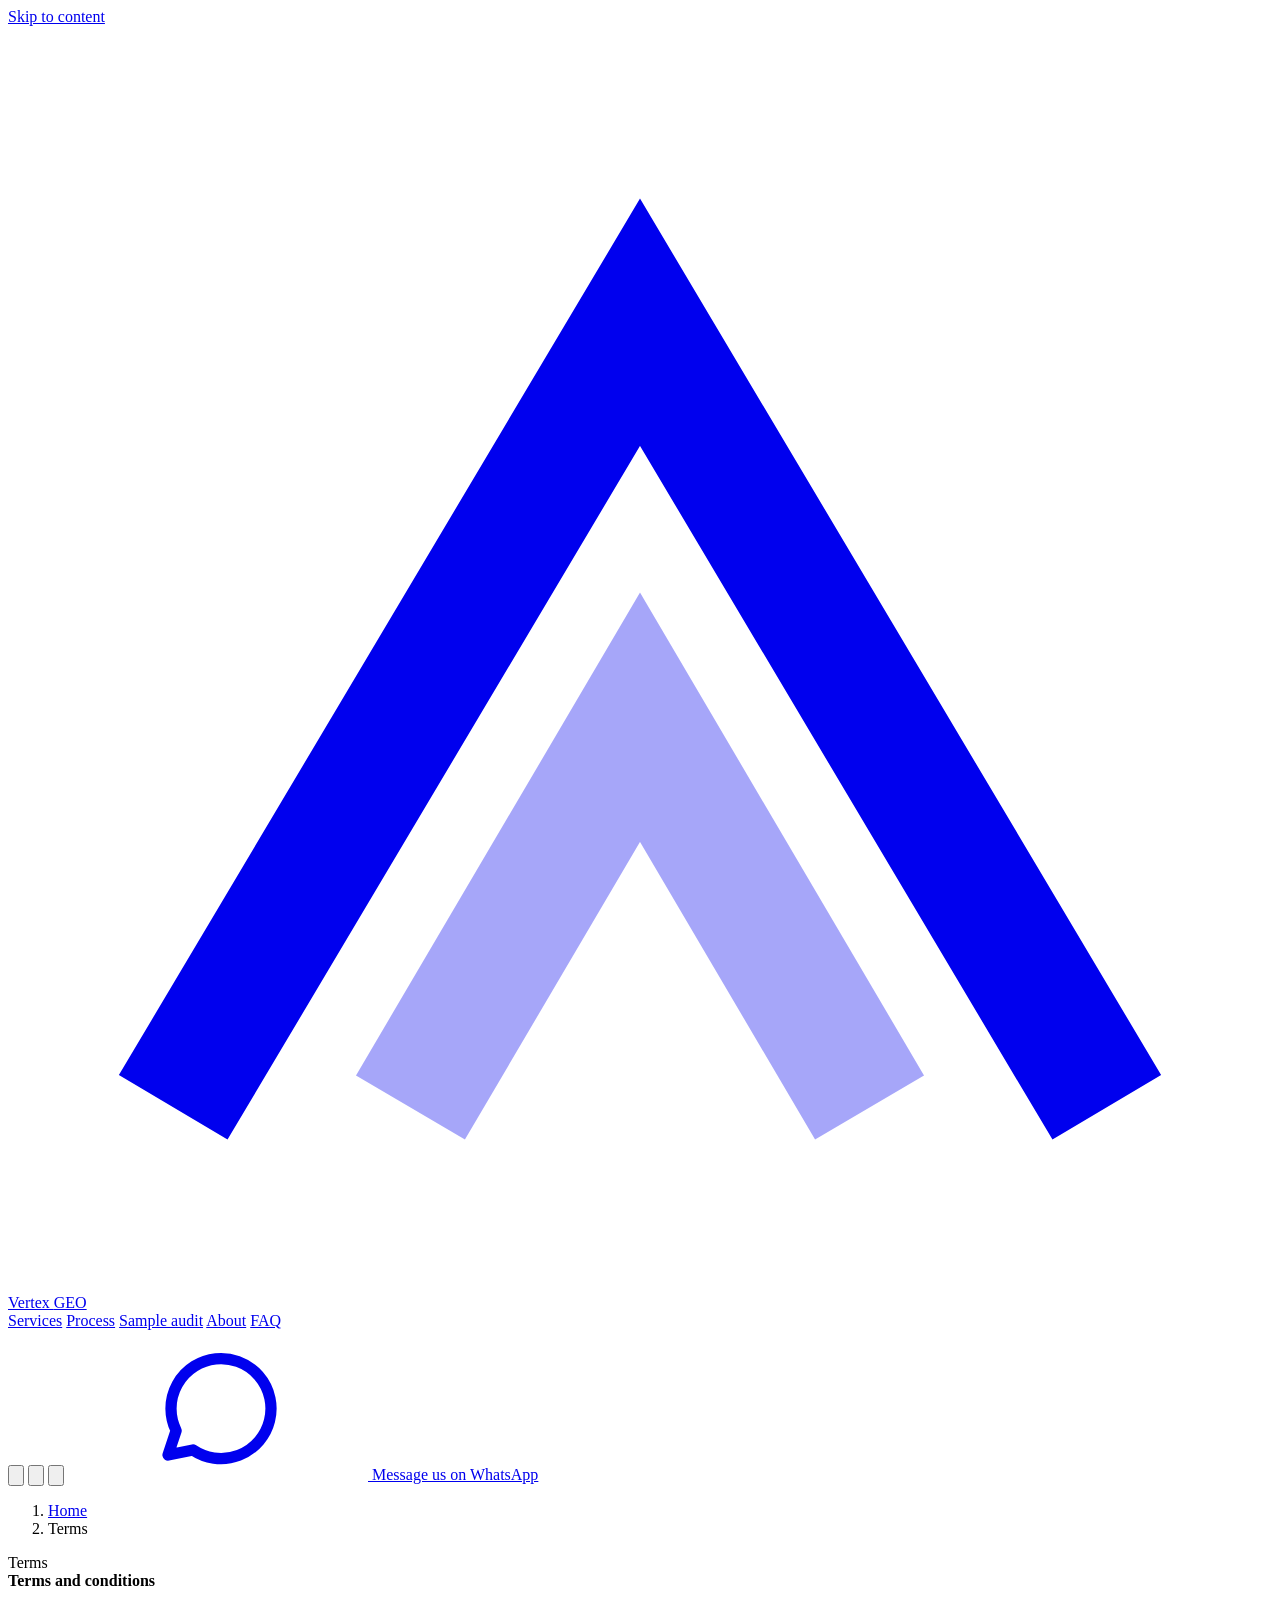
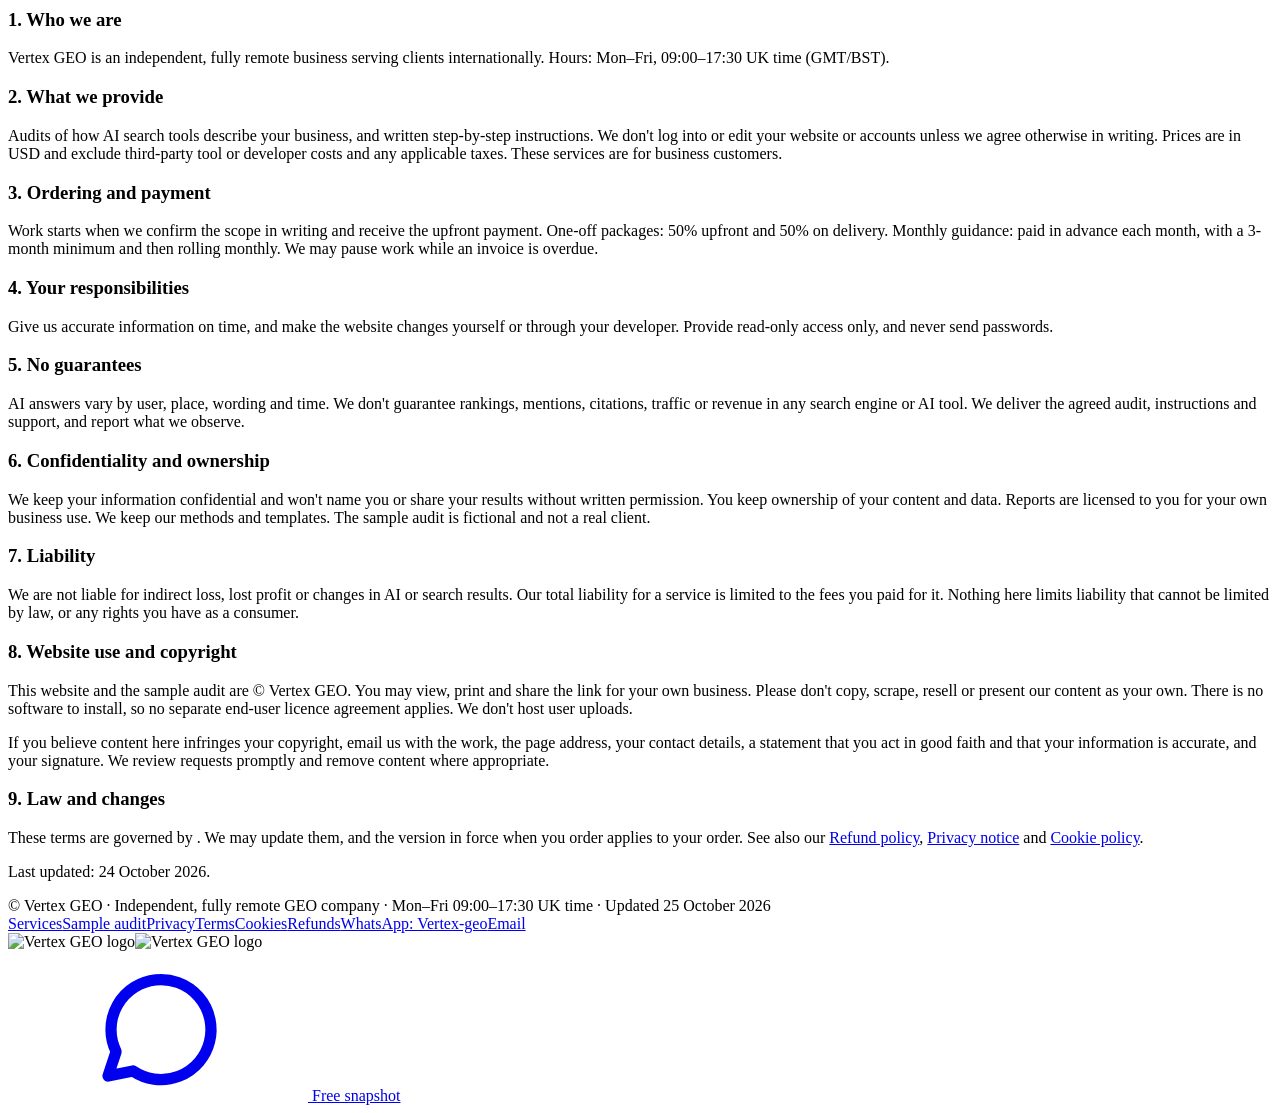
==== commit bd46dcb7: "Add files via upload" ====
--- a/index.html
+++ b/index.html
@@ -1,4 +1,4 @@
-<!doctype html><html lang="en"><head><meta charset="utf-8"><meta name="viewport" content="width=device-width, initial-scale=1, viewport-fit=cover"><title>Vertex GEO — AI search visibility audits for businesses worldwide</title><meta name="description" content="We show where your website, local search presence and public business details leave gaps in AI search, then give you a prioritised plan your team can act on. Fully remote, working internationally."><meta property="og:type" content="website"><meta property="og:title" content="Vertex GEO — AI search visibility audits for businesses worldwide"><meta property="og:description" content="We show where your website, local search presence and public business details leave gaps in AI search, then give you a prioritised plan your team can act on. Fully remote, working internationally."><meta name="theme-color" content="#121212"><link rel="canonical" href="https://YOUR-DOMAIN.example/"><meta property="og:url" content="https://YOUR-DOMAIN.example/"><meta property="og:image" content="https://YOUR-DOMAIN.example/assets/og-image.png"><meta property="og:image:alt" content="Vertex GEO: AI search visibility audits"><meta name="twitter:card" content="summary_large_image"><link rel="icon" href="/assets/favicon.svg" type="image/svg+xml"><link rel="apple-touch-icon" href="/assets/apple-touch-icon.png"><link rel="manifest" href="/manifest.webmanifest"><link rel="stylesheet" href="/assets/site.css"><script type="application/ld+json">{"@context": "https://schema.org", "@graph": [{"@type": "Organization", "name": "Vertex GEO", "description": "Independent, fully remote GEO company serving businesses internationally.", "areaServed": "Worldwide", "knowsLanguage": "en", "email": "reach.stride@gmail.com", "@id": "https://YOUR-DOMAIN.example/#org", "url": "https://YOUR-DOMAIN.example/", "logo": "https://YOUR-DOMAIN.example/assets/logo-mark-512.png"}, {"@type": "ProfessionalService", "name": "Vertex GEO", "description": "Generative engine optimization (GEO) audits and step-by-step implementation instructions for businesses worldwide. Fully remote company.", "areaServed": "Worldwide", "knowsLanguage": ["en"], "makesOffer": [{"@type": "Offer", "name": "GEO Audit", "price": "750", "priceCurrency": "USD"}, {"@type": "Offer", "name": "GEO Audit + Implementation Guide", "price": "1500", "priceCurrency": "USD"}, {"@type": "Offer", "name": "Monthly GEO Guidance", "price": "1200", "priceCurrency": "USD"}]}]}</script></head><body data-mpa><a class="skip" href="#main">Skip to content</a><svg width="0" height="0" style="position:absolute" aria-hidden="true">
+<!doctype html><html lang="en"><head><meta charset="utf-8"><meta name="viewport" content="width=device-width, initial-scale=1, viewport-fit=cover"><title>Terms and conditions — Vertex GEO</title><meta name="description" content="Terms for Vertex GEO audits and guidance: payment, scope, liability, copyright and your rights."><meta property="og:type" content="website"><meta property="og:title" content="Terms and conditions — Vertex GEO"><meta property="og:description" content="Terms for Vertex GEO audits and guidance: payment, scope, liability, copyright and your rights."><meta name="theme-color" content="#121212"><link rel="canonical" href="https://YOUR-DOMAIN.example/terms/"><meta property="og:url" content="https://YOUR-DOMAIN.example/terms/"><meta property="og:image" content="https://YOUR-DOMAIN.example/assets/og-image.png"><meta property="og:image:alt" content="Vertex GEO: AI search visibility audits"><meta name="twitter:card" content="summary_large_image"><link rel="icon" href="/assets/favicon.svg" type="image/svg+xml"><link rel="apple-touch-icon" href="/assets/apple-touch-icon.png"><link rel="manifest" href="/manifest.webmanifest"><link rel="stylesheet" href="/assets/site.css"><script type="application/ld+json">{"@context": "https://schema.org", "@type": "BreadcrumbList", "itemListElement": [{"@type": "ListItem", "position": 1, "name": "Home", "item": "https://YOUR-DOMAIN.example/"}, {"@type": "ListItem", "position": 2, "name": "Terms", "item": "https://YOUR-DOMAIN.example/terms/"}]}</script></head><body data-mpa><a class="skip" href="#main">Skip to content</a><svg width="0" height="0" style="position:absolute" aria-hidden="true">
   <symbol id="i-check" viewBox="0 0 24 24" fill="none" stroke="currentColor" stroke-width="2.2" stroke-linecap="round" stroke-linejoin="round"><path d="M20 6 9 17l-5-5"/></symbol>
   <symbol id="i-x" viewBox="0 0 24 24" fill="none" stroke="currentColor" stroke-width="2.2" stroke-linecap="round"><path d="M18 6 6 18M6 6l12 12"/></symbol>
   <symbol id="i-info" viewBox="0 0 24 24" fill="none" stroke="currentColor" stroke-width="1.8" stroke-linecap="round"><circle cx="12" cy="12" r="9.5"/><path d="M12 11v6M12 7.5v.01"/></symbol>
@@ -18,11 +18,11 @@
       Vertex <span>GEO</span>
     </a>
     <nav class="nav" id="nav" aria-label="Main">
-      <a href="#services">Services</a>
-      <a href="#process">Process</a>
+      <a href="/#services">Services</a>
+      <a href="/#process">Process</a>
       <a href="/sample-audit/">Sample audit</a>
-      <a href="#about">About</a>
-      <a href="#faq">FAQ</a>
+      <a href="/#about">About</a>
+      <a href="/#faq">FAQ</a>
     </nav>
     <div class="header-actions"><button class="icon-btn" data-search aria-label="Search the site"><svg viewBox="0 0 24 24" fill="none" stroke="currentColor" stroke-width="2" stroke-linecap="round"><circle cx="11" cy="11" r="7"/><path d="m20 20-3.5-3.5"/></svg></button>
       <button class="icon-btn" data-theme-toggle aria-label="Switch to dark mode">
@@ -31,286 +31,34 @@
       <button class="icon-btn menu-btn" aria-label="Open menu" aria-expanded="false" aria-controls="nav" data-menu>
         <svg viewBox="0 0 24 24" fill="none" stroke="currentColor" stroke-width="2" stroke-linecap="round"><path d="M4 7h16M4 12h16M4 17h16"/></svg>
       </button>
-      <a class="btn btn-primary btn-sm btn-desktop" data-wa="Hi Vertex GEO, I'd like a free AI visibility snapshot for my business." href="#contact" target="_blank" rel="noopener noreferrer">
+      <a class="btn btn-primary btn-sm btn-desktop" data-wa="Hi Vertex GEO, I'd like a free AI visibility snapshot for my business." href="/#contact" target="_blank" rel="noopener noreferrer">
         <svg><use href="#i-chat"/></svg> Message us on WhatsApp
       </a>
     </div>
   </div>
-</header><main id="main" tabindex="-1"><div data-page="home">
-
-  <!-- HERO -->
-  <section class="hero">
-    <div class="wrap hero-grid">
-      <div class="hero-copy">
-        <span class="eyebrow">International GEO company</span>
-        <h1 class="h-hero">Find what's keeping AI search from understanding your business.</h1>
-        <p class="lead">We review your website, local search presence and publicly available business information, show where they leave opportunities for improvement, then give you a prioritised plan your team can act on. We don't promise that any AI tool will recommend you. We re-test the same prompts to measure what actually changes.</p>
-        <div class="btn-row">
-          <a class="btn btn-primary" data-wa="Hi Vertex GEO, I'd like a free AI visibility snapshot. My website is: " href="#contact" target="_blank" rel="noopener noreferrer"><svg><use href="#i-chat"/></svg> Get a free snapshot on WhatsApp</a>
-          <a class="btn btn-ghost" href="/sample-audit/">See a sample audit <svg><use href="#i-arrow"/></svg></a>
-        </div>
-        <div class="hero-meta">
-          <span><svg><use href="#i-team"/></svg> Independent GEO company</span>
-          <span><svg><use href="#i-pin"/></svg> Fully remote, international clients</span>
-          <span><svg><use href="#i-clock"/></svg> UK time (GMT/BST)</span>
-        </div>
-      </div>
-
-      <figure class="probe reveal" aria-label="Illustration of the checks a Vertex GEO audit runs">
-        <div class="probe-top"><div class="probe-dots"><i></i><i></i><i></i></div><span>Audit check · illustrative</span></div>
-        <div class="probe-q">
-          <p class="xs">Test prompt</p>
-          <p>"Which family dentist near me is open on Saturdays?"</p>
-        </div>
-        <ul class="checks">
-          <li><span class="mark ok">✓</span> AI search crawlers allowed in robots.txt <span class="tag">Technical</span></li>
-          <li><span class="mark bad">✕</span> Opening hours only shown inside an image <span class="tag">Content</span></li>
-          <li><span class="mark warn">!</span> Name &amp; phone differ across profiles <span class="tag">Entity</span></li>
-          <li><span class="mark bad">✕</span> No page answers "Saturday appointments" <span class="tag">Content</span></li>
-          <li><span class="mark ok">✓</span> Google Business Profile verified <span class="tag">Local</span></li>
-        </ul>
-        <figcaption class="probe-foot">In the Audit + Implementation Guide, each issue comes with a numbered fix you or your web developer can follow.</figcaption>
-      </figure>
-    </div>
-  </section>
-
-  <!-- WHAT IS GEO -->
-  <section class="section-line" id="geo">
-    <div class="wrap">
-      <div class="section-head">
-        <span class="eyebrow">What GEO means here</span>
-        <h2 class="h-section">Generative engine optimization, in plain words.</h2>
-        <p class="lead">AI answers are built from sources the AI can reach and trust. GEO is the work of making your business one of those clear, reachable, consistent sources.</p>
-      </div>
-      <div class="pillars">
-        <div class="pillar reveal">
-          <span class="num">01 · Reachable</span>
-          <h3 class="h-sub">Can AI tools reach your site?</h3>
-          <p class="muted small">We check indexing, robots.txt rules for search crawlers like Googlebot, Bingbot and OAI-SearchBot, firewall blocks, and whether key text is real text rather than images.</p>
-        </div>
-        <div class="pillar reveal">
-          <span class="num">02 · Understandable</span>
-          <h3 class="h-sub">Is it clear what you do?</h3>
-          <p class="muted small">Services, areas served, prices, hours and credentials should be stated directly on the page, so a customer's specific question has a specific answer.</p>
-        </div>
-        <div class="pillar reveal">
-          <span class="num">03 · Consistent</span>
-          <h3 class="h-sub">Do other sources agree?</h3>
-          <p class="muted small">Your name, phone, location and services should match across your website, Google Business Profile, directories and social profiles.</p>
-        </div>
-      </div>
-      <div class="note reveal">
-        <svg><use href="#i-info"/></svg>
-        <div>
-          <p>We follow the platforms' own guidance. Google states that there are <a class="link" href="https://developers.google.com/search/docs/appearance/ai-features" target="_blank" rel="noopener noreferrer">no additional requirements or special optimizations needed</a> to appear in AI Overviews or AI Mode beyond SEO fundamentals, and that no special schema markup or hidden GEO trick guarantees inclusion. OpenAI says sites that opt out of <a class="link" href="https://developers.openai.com/api/docs/bots" target="_blank" rel="noopener noreferrer">OAI-SearchBot</a> won't be shown in ChatGPT search answers, although other types of links may still appear.</p>
-          <p>So the work is practical: improve discoverability, clarity and consistency, then measure what actually changes. We don't sell hidden tricks.</p>
-        </div>
-      </div>
-    </div>
-  </section>
-
-  <!-- SERVICES -->
-  <section class="section-line" id="services">
-    <div class="wrap">
-      <div class="section-head">
-        <span class="eyebrow">Services</span>
-        <h2 class="h-section">Audits and instructions. You stay in control of your site.</h2>
-        <p class="lead">We diagnose and write the exact steps. You, your team or your web developer make the changes, and we stay available to answer questions.</p>
-      </div>
-      <div class="plans">
-        <article class="plan reveal">
-          <div class="plan-head">
-            <span class="plan-label">GEO Audit</span>
-            <p class="price">USD 750 <small>one-off</small></p>
-            <p class="plan-who">For a business with one main website that wants a clear diagnosis.</p>
-          </div>
-          <ul>
-            <li><svg><use href="#i-check"/></svg>30 test prompts across 5 AI search tools</li>
-            <li><svg><use href="#i-check"/></svg>Technical check: indexing, crawler access, page structure</li>
-            <li><svg><use href="#i-check"/></svg>Content check on up to 10 key pages</li>
-            <li><svg><use href="#i-check"/></svg>Local search check: Google Business Profile, profiles &amp; directories</li>
-            <li><svg><use href="#i-check"/></svg>Prioritised action plan your team can follow + 45-minute walkthrough call</li>
-            <li><svg><use href="#i-check"/></svg>Target delivery: 7 working days after we have what we need</li>
-          </ul>
-          <a class="btn btn-ghost" data-wa="Hi Vertex GEO, I'm interested in the GEO Audit (USD 750). My website is: " href="#contact" target="_blank" rel="noopener noreferrer">Ask about the audit on WhatsApp</a>
-        </article>
-
-        <article class="plan featured reveal">
-          <div class="plan-head">
-            <span class="plan-label">Audit + Implementation Guide</span>
-            <p class="price">USD 1,500 <small>one-off</small></p>
-            <p class="plan-who">For businesses that want every fix written out, step by step.</p>
-          </div>
-          <ul>
-            <li><svg><use href="#i-check"/></svg>Everything in the GEO Audit</li>
-            <li><svg><use href="#i-check"/></svg>Numbered how-to steps for every issue</li>
-            <li><svg><use href="#i-check"/></svg>Ready-to-paste text, FAQ answers and structured data where it helps</li>
-            <li><svg><use href="#i-check"/></svg>Instructions written for your platform (WordPress, Wix, Shopify, etc.)</li>
-            <li><svg><use href="#i-check"/></svg>Two support calls + WhatsApp Q&amp;A for 30 days</li>
-            <li><svg><use href="#i-check"/></svg>Re-test of the same prompts after 30 days</li>
-          </ul>
-          <a class="btn btn-ghost" data-wa="Hi Vertex GEO, I'm interested in the Audit + Implementation Guide (USD 1,500). My website is: " href="#contact" target="_blank" rel="noopener noreferrer">Ask about this package on WhatsApp</a>
-        </article>
-
-        <article class="plan reveal">
-          <div class="plan-head">
-            <span class="plan-label">Monthly GEO Guidance</span>
-            <p class="price">USD 1,200 <small>per month</small></p>
-            <p class="plan-who">For businesses that have done an audit and want ongoing expert direction.</p>
-          </div>
-          <ul>
-            <li><svg><use href="#i-check"/></svg>Monthly re-test of up to 50 prompts across 5 AI tools</li>
-            <li><svg><use href="#i-check"/></svg>Written monthly report: what changed, what to do next</li>
-            <li><svg><use href="#i-check"/></svg>45-minute strategy call every month</li>
-            <li><svg><use href="#i-check"/></svg>Up to 6 new step-by-step instruction sets per month</li>
-            <li><svg><use href="#i-check"/></svg>Review of up to 6 new pages before you publish</li>
-            <li><svg><use href="#i-check"/></svg>Quarterly check against 3 competitors</li>
-            <li><svg><use href="#i-check"/></svg>WhatsApp and email Q&amp;A on working days</li>
-            <li><svg><use href="#i-check"/></svg>3-month minimum, then monthly rolling</li>
-          </ul>
-          <a class="btn btn-ghost" data-wa="Hi Vertex GEO, I'd like to ask about Monthly GEO Guidance." href="#contact" target="_blank" rel="noopener noreferrer">Ask about guidance on WhatsApp</a>
-        </article>
-      </div>
-
-      <div class="free-strip reveal">
-        <p><strong>Free AI visibility snapshot.</strong> Send your website and three questions customers ask. We aim to send you a short summary of what 5 AI tools say about you today within 2 working days.</p>
-        <a class="btn btn-primary btn-sm" data-wa="Hi Vertex GEO, I'd like a free AI visibility snapshot. My website is: " href="#contact" target="_blank" rel="noopener noreferrer">Request free snapshot on WhatsApp</a>
-      </div>
-      <p class="fineprint">Prices exclude any third-party tool or developer costs. We don't log into or edit your website unless agreed in writing. AI answers change often and differ between users, so no one can guarantee that an AI tool will mention or rank a business. We report what we observe and what we recommend. See our <a class="link" href="/terms/">Terms</a> and <a class="link" href="/refunds/">Refund policy</a>.</p>
-    </div>
-  </section>
-
-  <!-- PROCESS -->
-  <section class="section-line" id="process">
-    <div class="wrap">
-      <div class="section-head">
-        <span class="eyebrow">Process</span>
-        <h2 class="h-section">Four steps, all in writing.</h2>
-      </div>
-      <ol class="steps">
-        <li class="step reveal"><h3 class="h-sub">Brief</h3><p>A 20-minute call or WhatsApp chat. We agree your key services, locations and the questions customers really ask.</p></li>
-        <li class="step reveal"><h3 class="h-sub">Test</h3><p>We run your prompt set across ChatGPT, Google AI Overviews, Perplexity, Gemini and Copilot and record every answer and cited source.</p></li>
-        <li class="step reveal"><h3 class="h-sub">Diagnose</h3><p>We check your site, profiles and directories, then rank every issue by impact and effort.</p></li>
-        <li class="step reveal"><h3 class="h-sub">Plan and measure</h3><p>You receive a prioritised plan your team can act on, and we walk you through it on a call. With the Implementation Guide you also get numbered fix instructions, and we re-test the same prompts after 30 days to see what changed.</p></li>
-      </ol>
-    </div>
-  </section>
-
-  <!-- SAMPLE AUDIT -->
-  <section class="section-line" id="sample">
-    <div class="wrap teaser">
-      <div class="section-head" style="margin-bottom:0">
-        <span class="eyebrow">Sample audit</span>
-        <h2 class="h-section">See what you get before you pay.</h2>
-        <p class="lead">Read a full sample audit for a fictional dental clinic. It uses the same structure, scoring and step-by-step instructions as a real one. The business and findings are made up for illustration.</p>
-        <div class="btn-row"><a class="btn btn-primary" href="/sample-audit/">Read the sample audit <svg><use href="#i-arrow"/></svg></a></div>
-      </div>
-      <div class="score-table reveal">
-        <table>
-          <thead><tr><th>Area</th><th>Status</th><th>Score</th></tr></thead>
-          <tbody>
-            <tr><td>Crawler access &amp; indexing</td><td><span class="pill ok">Good</span></td><td>8 / 10</td></tr>
-            <tr><td>Answer-ready content</td><td><span class="pill bad">Weak</span></td><td>3 / 10</td></tr>
-            <tr><td>Business facts consistency</td><td><span class="pill warn">Mixed</span></td><td>5 / 10</td></tr>
-            <tr><td>Trust &amp; evidence</td><td><span class="pill warn">Mixed</span></td><td>5 / 10</td></tr>
-            <tr><td>Structured data</td><td><span class="pill bad">Weak</span></td><td>2 / 10</td></tr>
-          </tbody>
-          <caption>From the fictional sample audit "Palmline Dental". Not a real client.</caption>
-        </table>
-      </div>
-    </div>
-  </section>
-
-  <!-- PROMISE -->
-  <section class="section-line" id="promise">
-    <div class="wrap">
-      <div class="section-head">
-        <span class="eyebrow">How we work</span>
-        <h2 class="h-section">What we promise, and what we never will.</h2>
-      </div>
-      <div class="promise">
-        <div class="promise-col reveal">
-          <h3>We promise</h3>
-          <ul class="yes">
-            <li><svg><use href="#i-check"/></svg>To show the exact prompts, tools and dates we tested</li>
-            <li><svg><use href="#i-check"/></svg>To explain every recommendation and why it matters</li>
-            <li><svg><use href="#i-check"/></svg>To base advice on published platform guidance</li>
-            <li><svg><use href="#i-check"/></svg>To tell you when something isn't worth your money</li>
-            <li><svg><use href="#i-check"/></svg>To be clear about who we are and where we work from</li>
-          </ul>
-        </div>
-        <div class="promise-col never reveal">
-          <h3>We never</h3>
-          <ul class="no">
-            <li><svg><use href="#i-x"/></svg>Guarantee rankings, mentions or "position #1" in any AI tool</li>
-            <li><svg><use href="#i-x"/></svg>Claim that a special markup or hidden trick gets you into AI answers</li>
-            <li><svg><use href="#i-x"/></svg>Create fake reviews, fake listings or fake addresses</li>
-            <li><svg><use href="#i-x"/></svg>Mass-produce low-value pages to game AI answers</li>
-            <li><svg><use href="#i-x"/></svg>Show other people's results as our own</li>
-            <li><svg><use href="#i-x"/></svg>Claim offices or locations we don't have</li>
-          </ul>
-        </div>
-      </div>
-    </div>
-  </section>
-
-  <!-- ABOUT -->
-  <section class="section-line" id="about">
-    <div class="wrap about">
-      <div class="about-copy">
-        <span class="eyebrow">About</span>
-        <h2 class="h-section">An independent company, working internationally.</h2>
-        <p>Vertex GEO is an independent GEO company. Our audit lead runs the testing and diagnosis, and our implementation lead writes the step-by-step instructions. You speak directly to the specialists doing the work.</p>
-        <p>We're a fully remote company working with businesses in any country. We run on UK time (GMT/BST) and can schedule calls to suit your time zone. We're a new company, so we don't show client logos yet. Our <a class="link" href="/sample-audit/">sample audit</a> shows how we work instead.</p>
-      </div>
-      <ul class="facts reveal">
-        <li><span>Setup</span><span>Fully remote company</span></li>
-        <li><span>Serving</span><span>Businesses internationally</span></li>
-        <li><span>Specialists</span><span>Audit lead + implementation lead</span></li>
-        <li><span>Hours</span><span>Mon–Fri, 09:00–17:30 UK time (GMT/BST)</span></li>
-        <li><span>Language</span><span>English</span></li>
-        <li><span>Meetings</span><span>Google Meet, Zoom or WhatsApp call</span></li>
-        <li><span>Billing</span><span>Invoiced in USD, 50% upfront</span></li>
-      </ul>
-    </div>
-  </section>
-
-  <!-- FAQ -->
-  <section class="section-line" id="faq">
-    <div class="narrow">
-      <div class="section-head">
-        <span class="eyebrow">FAQ</span>
-        <h2 class="h-section">Questions we're asked most.</h2>
-      </div>
-      <div class="faq">
-        <details><summary>What exactly do I get?</summary><p>A written review of where your website, local search presence and publicly available business information leave opportunities for improvement, a prioritised plan your team can act on, and a walkthrough call. We then re-test the same prompts to measure what changed.</p></details>
-        <details><summary>Is GEO different from SEO?</summary><p>They overlap a lot. Google says its AI features are built on its core search systems, so SEO fundamentals still apply. GEO adds a focus on how AI tools describe you, which sources they cite, and whether your business facts are clear and consistent enough to be quoted.</p></details>
-        <details><summary>Can you guarantee that ChatGPT will recommend us?</summary><p>No, and you should be wary of anyone who does. AI answers vary by user, location, wording and time, and Google says no special schema markup or hidden trick guarantees inclusion. What we can do is show where your website, local search presence and public business information leave opportunities for improvement, give you a prioritised plan, then measure the same prompts again.</p></details>
-        <details><summary>Do you make the changes on our website?</summary><p>Our services are audits and step-by-step instructions. You, your team or your developer make the changes. Instructions are written for beginners, with screenshots or exact menu paths where possible. Compare the <a class="link" href="#services">packages</a>.</p></details>
-        <details><summary>Can you work with businesses in my country?</summary><p>Yes. The work is remote by nature: we test AI tools, review your website and public profiles, and write instructions. For local results we test prompts that mention your city or area, with the location set to your market where the tool allows it. We currently work in English.</p></details>
-        <details><summary>How do you measure progress?</summary><p>We re-run the same documented prompt set and compare mentions, accuracy and cited sources. Where you give us access, we also check Google Search Console and Bing Webmaster Tools, which now has an <a class="link" href="https://blogs.bing.com/webmaster/2026/2/Introducing-AI-Performance-in-Bing-Webmaster-Tools-Public-Preview/" target="_blank" rel="noopener noreferrer">AI Performance report</a> showing citations in Copilot and Bing AI summaries.</p></details>
-        <details><summary>What do you need from us?</summary><p>Your website address, your main services and locations, links to your Google Business Profile and social profiles, and 10 to 20 questions customers ask you. Access to Search Console is helpful but optional. See the <a class="link" href="#process">four-step process</a> or the <a class="link" href="/sample-audit/">sample audit</a>.</p></details>
-      </div>
-    </div>
-  </section>
-
-  <!-- CONTACT -->
-  <section id="contact"><div class="wrap"><div class="contact" style="display:block"><h2 class="h-section">Start with a free snapshot.</h2>
-<p>Tell us about your business. You review the message, then it opens in WhatsApp. We aim to reply within one working day.</p>
-<p class="fineprint" data-nocontact>Reply in the WhatsApp chat where you received this link and we will pick it up from there.</p>
-<form id="cform" class="form" novalidate><p id="ferr" class="err" role="alert"></p>
-<label for="n">Your name</label><input id="n" name="n" autocomplete="name" required aria-describedby="e-n"><p class="err" id="e-n"></p>
-<label for="b">Business name (optional)</label><input id="b" name="b" autocomplete="organization">
-<label for="w">Website (optional)</label><input id="w" name="w" inputmode="url" autocomplete="url" placeholder="example.com" aria-describedby="e-w"><p class="err" id="e-w"></p>
-<label for="m">What do you need? Add three questions your customers ask.</label><textarea id="m" name="m" rows="4" required aria-describedby="e-m"></textarea><p class="err" id="e-m"></p>
-<div class="hp" aria-hidden="true"><label>Leave this empty<input name="hp" tabindex="-1" autocomplete="off"></label></div>
-<label class="chk"><input type="checkbox" id="c" name="c" aria-describedby="e-c"><span>I agree that Vertex GEO may use these details to reply to me. See the <a class="link" href="/privacy/">Privacy notice</a>.</span></label><p class="err" id="e-c"></p>
-<div class="btn-row"><button class="btn btn-primary" type="submit">Get my free snapshot</button></div>
-<p id="fok" class="ok" role="status" hidden></p></form>
-<p class="fineprint" style="margin-top:var(--space-6)">Prefer to message us directly?</p><div class="btn-row" style="margin-top:var(--space-3);justify-content:flex-start"><a class="btn btn-ghost" data-wa="" href="#contact" target="_blank" rel="noopener noreferrer"><svg><use href="#i-chat"/></svg> WhatsApp: Vertex-geo</a><a class="btn btn-ghost" data-email href="#contact">reach.stride@gmail.com</a><a class="btn btn-ghost" data-li href="#contact" hidden>LinkedIn: Vertex GEO</a></div>
-<p class="fineprint">Nothing you type is stored on this website. WhatsApp and your email provider handle messages under their own terms.</p></div></div></section></div></main><footer class="footer"><div class="wrap footer-inner"><span>© <span data-year></span> Vertex GEO · Independent, fully remote GEO company · Mon–Fri 09:00–17:30 UK time · Updated 25 October 2026</span><nav aria-label="Footer"><a href="#services">Services</a><a href="/sample-audit/">Sample audit</a><a href="/privacy/">Privacy</a><a href="/terms/">Terms</a><a href="/cookies/">Cookies</a><a href="/refunds/">Refunds</a><a data-wa="" href="#contact" target="_blank" rel="noopener noreferrer">WhatsApp: Vertex-geo</a><a data-email href="#contact">Email</a><a data-li href="#contact" hidden>LinkedIn</a><button type="button" data-cc hidden class="link" style="font:inherit">Cookie settings</button></nav><picture class="logo-l"><source type="image/webp" srcset="/assets/logo-horizontal.webp"><img src="/assets/logo-horizontal.png" alt="Vertex GEO logo" width="880" height="200" loading="lazy" decoding="async" style="height:28px;width:auto"></picture><picture class="logo-d"><source type="image/webp" srcset="/assets/logo-horizontal-white.webp"><img src="/assets/logo-horizontal-white.png" alt="Vertex GEO logo" width="880" height="200" loading="lazy" decoding="async" style="height:28px;width:auto"></picture></div></footer><div id="prog" aria-hidden="true"></div><div id="ld" aria-hidden="true"></div><div id="live" class="sr-only" aria-live="polite"></div>
+</header><main id="main" tabindex="-1"><section data-page="terms"><div class="narrow prose"><nav class="crumbs" aria-label="Breadcrumb"><ol><li><a href="/">Home</a></li><li aria-current="page">Terms</li></ol></nav><span class="eyebrow">Terms</span><h1 class="h-section" style="font-size:var(--text-2xl);margin-top:var(--space-4)">Terms and conditions</h1>
+<h3>1. Who we are</h3>
+<p>Vertex GEO is an independent, fully remote business serving clients internationally. Hours: Mon–Fri, 09:00–17:30 UK time (GMT/BST).</p>
+<ul class="biz" data-biz></ul>
+<h3>2. What we provide</h3>
+<p>Audits of how AI search tools describe your business, and written step-by-step instructions. We don't log into or edit your website or accounts unless we agree otherwise in writing. Prices are in USD and exclude third-party tool or developer costs and any applicable taxes. These services are for business customers.</p>
+<h3>3. Ordering and payment</h3>
+<p>Work starts when we confirm the scope in writing and receive the upfront payment. One-off packages: 50% upfront and 50% on delivery. Monthly guidance: paid in advance each month, with a 3-month minimum and then rolling monthly. We may pause work while an invoice is overdue.</p>
+<h3>4. Your responsibilities</h3>
+<p>Give us accurate information on time, and make the website changes yourself or through your developer. Provide read-only access only, and never send passwords.</p>
+<h3>5. No guarantees</h3>
+<p>AI answers vary by user, place, wording and time. We don't guarantee rankings, mentions, citations, traffic or revenue in any search engine or AI tool. We deliver the agreed audit, instructions and support, and report what we observe.</p>
+<h3>6. Confidentiality and ownership</h3>
+<p>We keep your information confidential and won't name you or share your results without written permission. You keep ownership of your content and data. Reports are licensed to you for your own business use. We keep our methods and templates. The sample audit is fictional and not a real client.</p>
+<h3>7. Liability</h3>
+<p>We are not liable for indirect loss, lost profit or changes in AI or search results. Our total liability for a service is limited to the fees you paid for it. Nothing here limits liability that cannot be limited by law, or any rights you have as a consumer.</p>
+<h3>8. Website use and copyright</h3>
+<p>This website and the sample audit are © Vertex GEO. You may view, print and share the link for your own business. Please don't copy, scrape, resell or present our content as your own. There is no software to install, so no separate end-user licence agreement applies. We don't host user uploads.</p>
+<p>If you believe content here infringes your copyright, email us with the work, the page address, your contact details, a statement that you act in good faith and that your information is accurate, and your signature. We review requests promptly and remove content where appropriate.</p>
+<h3>9. Law and changes</h3>
+<p>These terms are governed by <span data-law></span>. We may update them, and the version in force when you order applies to your order. See also our <a class="link" href="/refunds/">Refund policy</a>, <a class="link" href="/privacy/">Privacy notice</a> and <a class="link" href="/cookies/">Cookie policy</a>.</p><p class="muted small">Last updated: 24 October 2026.</p></div></section></main><footer class="footer"><div class="wrap footer-inner"><span>© <span data-year></span> Vertex GEO · Independent, fully remote GEO company · Mon–Fri 09:00–17:30 UK time · Updated 25 October 2026</span><nav aria-label="Footer"><a href="/#services">Services</a><a href="/sample-audit/">Sample audit</a><a href="/privacy/">Privacy</a><a href="/terms/">Terms</a><a href="/cookies/">Cookies</a><a href="/refunds/">Refunds</a><a data-wa="" href="#contact" target="_blank" rel="noopener noreferrer">WhatsApp: Vertex-geo</a><a data-email href="#contact">Email</a><a data-li href="#contact" hidden>LinkedIn</a><button type="button" data-cc hidden class="link" style="font:inherit">Cookie settings</button></nav><picture class="logo-l"><source type="image/webp" srcset="/assets/logo-horizontal.webp"><img src="/assets/logo-horizontal.png" alt="Vertex GEO logo" width="880" height="200" loading="lazy" decoding="async" style="height:28px;width:auto"></picture><picture class="logo-d"><source type="image/webp" srcset="/assets/logo-horizontal-white.webp"><img src="/assets/logo-horizontal-white.png" alt="Vertex GEO logo" width="880" height="200" loading="lazy" decoding="async" style="height:28px;width:auto"></picture></div></footer><div id="prog" aria-hidden="true"></div><div id="ld" aria-hidden="true"></div><div id="live" class="sr-only" aria-live="polite"></div>
 <button type="button" id="toTop" class="fab icon-btn" aria-label="Back to top" hidden><svg viewBox="0 0 24 24" fill="none" stroke="currentColor" stroke-width="2" stroke-linecap="round" stroke-linejoin="round"><path d="M12 19V5M5 12l7-7 7 7"/></svg></button>
-<a id="float" class="btn btn-primary fab" data-wa="Hi Vertex GEO, I'd like a free AI visibility snapshot. My website is: " href="#contact" target="_blank" rel="noopener noreferrer"><svg><use href="#i-chat"/></svg> Free snapshot</a>
+<a id="float" class="btn btn-primary fab" data-wa="Hi Vertex GEO, I'd like a free AI visibility snapshot. My website is: " href="/#contact" target="_blank" rel="noopener noreferrer"><svg><use href="#i-chat"/></svg> Free snapshot</a>
 <dialog id="sdlg" aria-labelledby="sdt"><form method="dialog" style="display:flex;justify-content:space-between;align-items:center;gap:1rem;margin-bottom:1rem"><h2 id="sdt" class="h-sub">Search this site</h2><button class="btn btn-ghost btn-sm">Close</button></form><label class="sr-only" for="sq">Search</label><input id="sq" type="search" autocomplete="off" placeholder="Try audit, price or refund" style="width:100%;min-height:44px;padding:.65rem .85rem;border:1px solid var(--color-border);border-radius:var(--radius-md);background:var(--color-bg)"><ul id="sres" style="list-style:none;padding:0;margin-top:1rem"></ul></dialog>
 <dialog id="cdlg" aria-labelledby="cdt"><h2 id="cdt" class="h-sub">Open WhatsApp with this message?</h2><pre id="cmsg" style="white-space:pre-wrap;margin:1rem 0"></pre><p id="cnote" class="err" hidden>The WhatsApp number isn't set up on this site yet. Copy the message and paste it into the chat where you received this link.</p><p>You'll be chatting with <strong>Vertex-geo</strong> on WhatsApp Business.</p><p class="fineprint">We only see what you send in WhatsApp. Nothing is stored on this website. If your message doesn't appear in the chat, tap Copy message and paste it in.</p><div class="btn-row" style="margin-top:1rem"><button class="btn btn-ghost" id="ccancel" type="button">Edit message</button><a class="btn btn-primary" id="cgo" target="_blank" rel="noopener noreferrer">Open WhatsApp</a><button class="btn btn-ghost" id="ccopy" type="button">Copy message</button></div></dialog>
 <div id="cc" role="region" aria-label="Cookie consent" hidden><p>We'd like to use Google Analytics cookies to count visits. Nothing loads until you choose. <a class="link" href="/cookies/">Cookie policy</a></p><div class="btn-row"><button type="button" class="btn btn-ghost btn-sm" data-c="no">Reject</button><button type="button" class="btn btn-ghost btn-sm" data-c="yes">Accept</button></div></div><script src="/assets/site.js" defer></script></body></html>
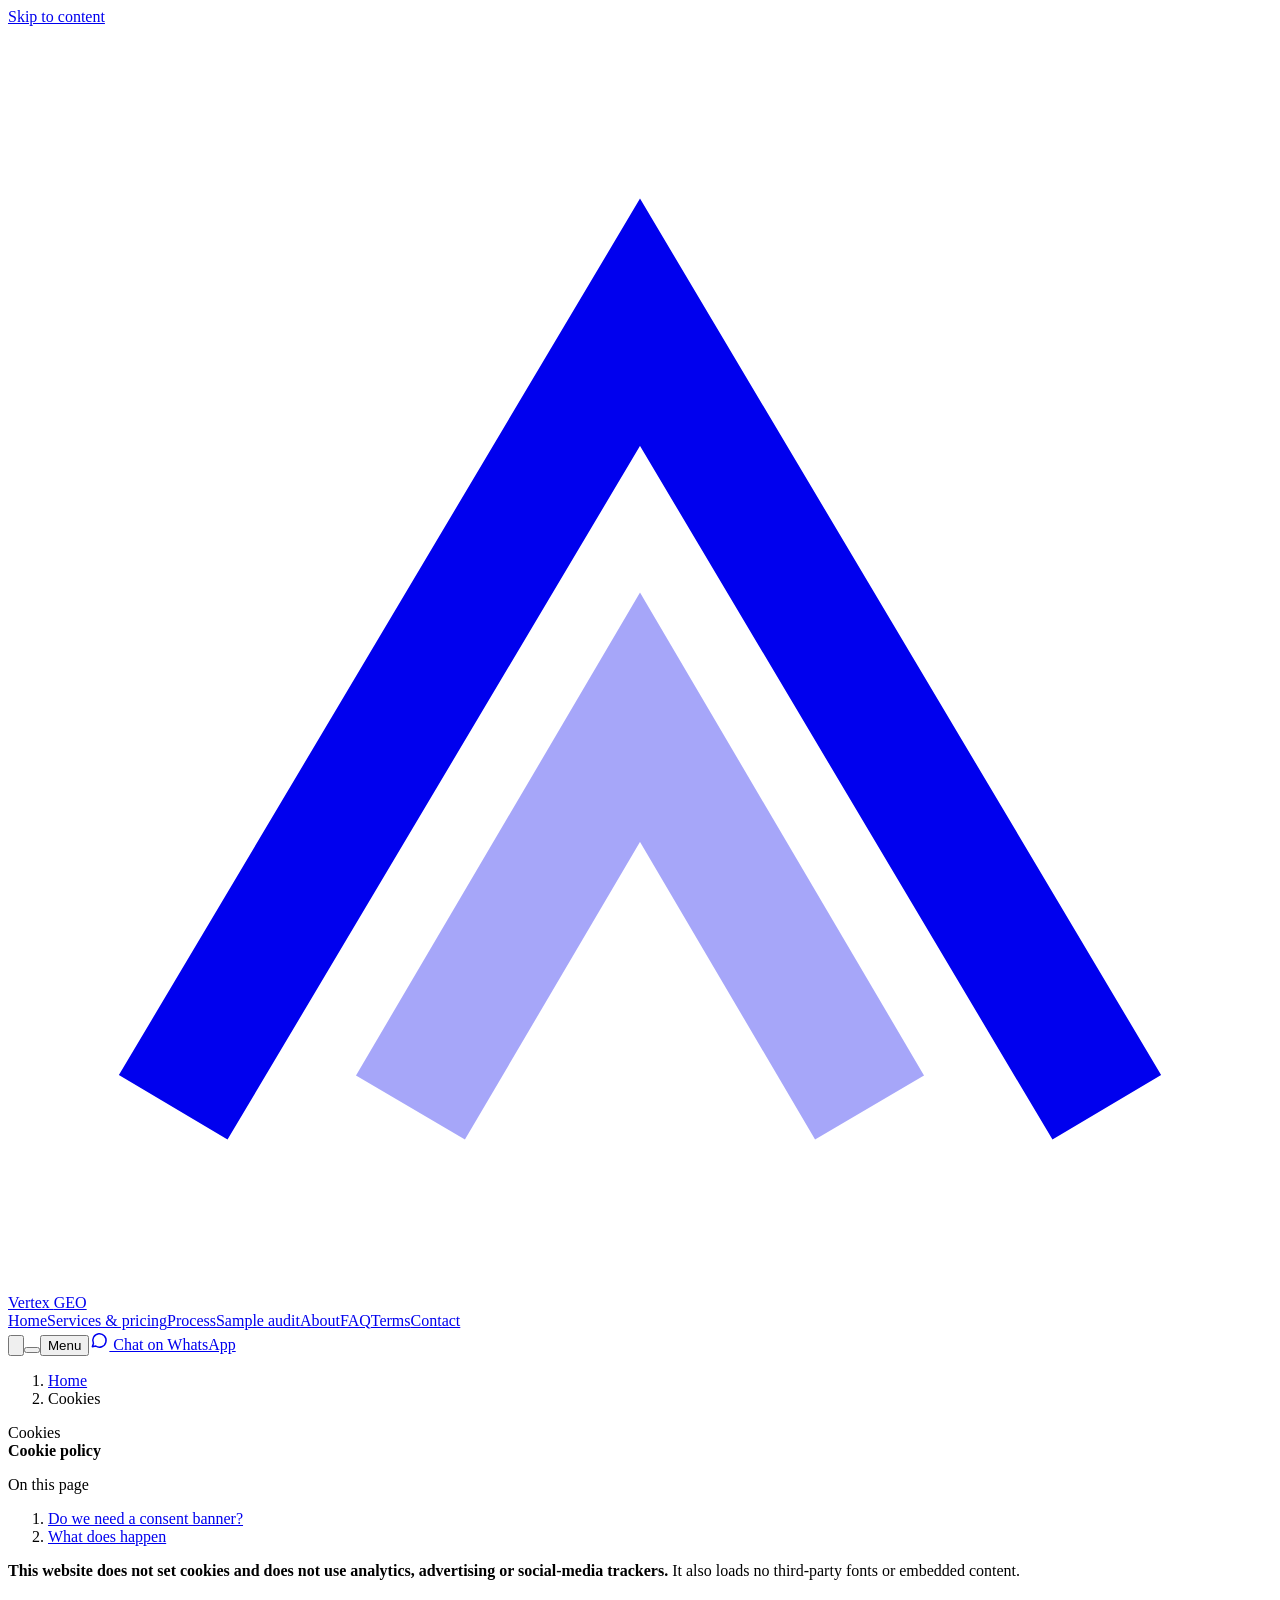
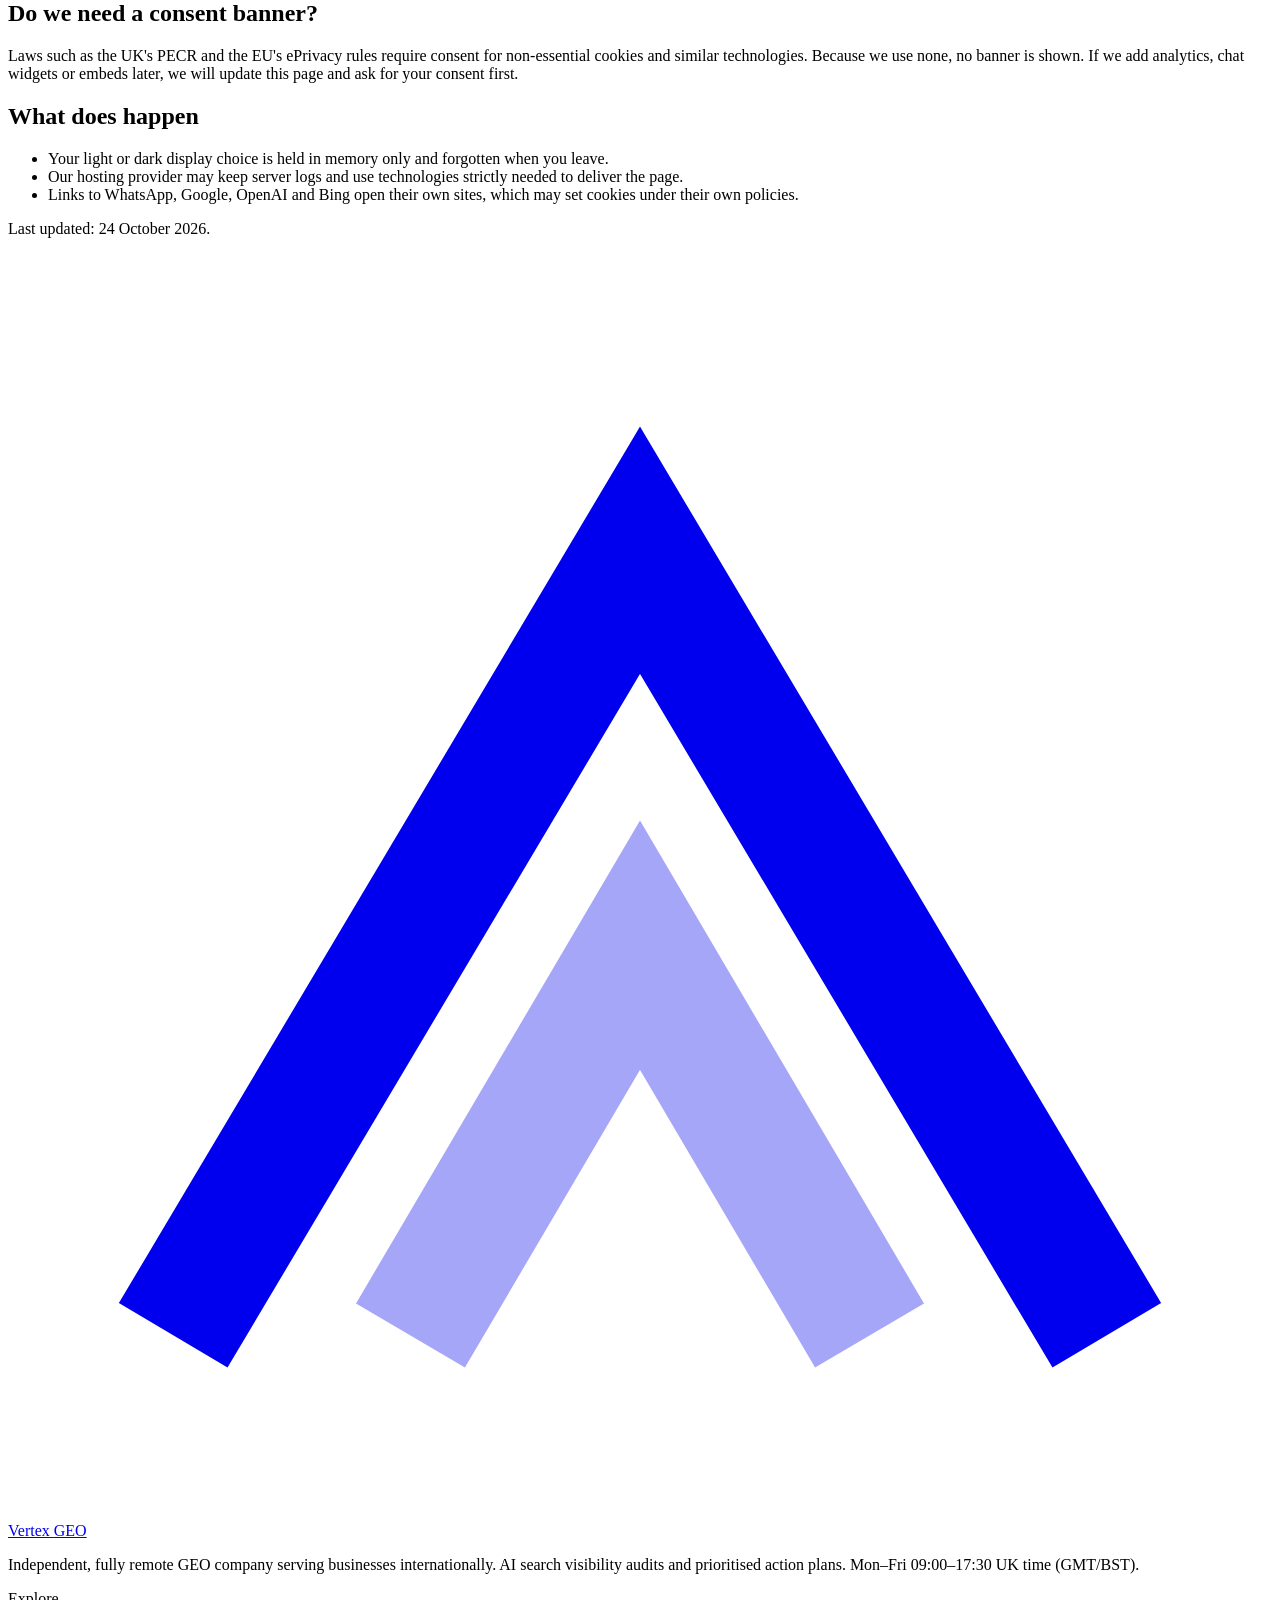
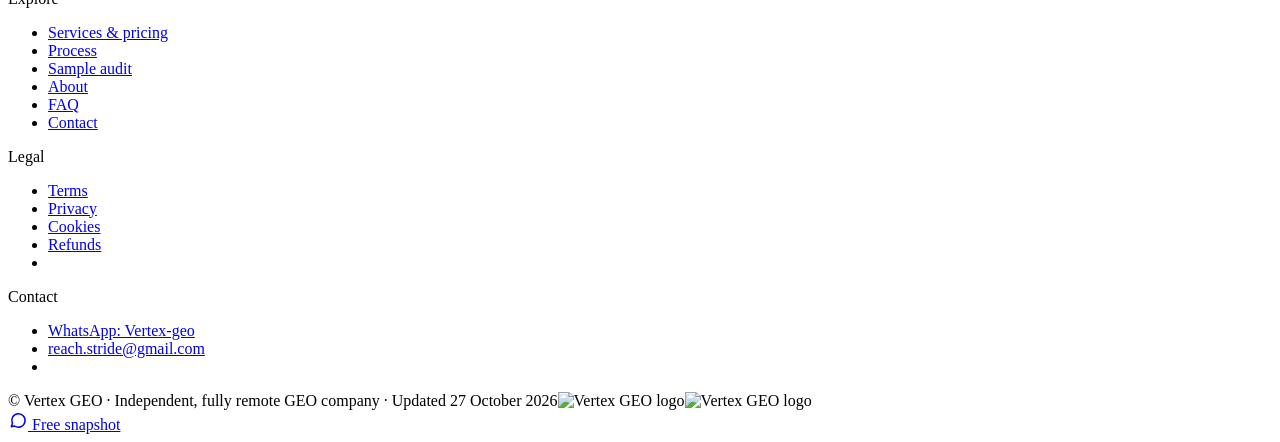
==== commit 32ded90a: "Add files via upload" ====
--- a/index.html
+++ b/index.html
@@ -1,4 +1,4 @@
-<!doctype html><html lang="en"><head><meta charset="utf-8"><meta name="viewport" content="width=device-width, initial-scale=1, viewport-fit=cover"><title>Terms and conditions — Vertex GEO</title><meta name="description" content="Terms for Vertex GEO audits and guidance: payment, scope, liability, copyright and your rights."><meta property="og:type" content="website"><meta property="og:title" content="Terms and conditions — Vertex GEO"><meta property="og:description" content="Terms for Vertex GEO audits and guidance: payment, scope, liability, copyright and your rights."><meta name="theme-color" content="#121212"><link rel="canonical" href="https://YOUR-DOMAIN.example/terms/"><meta property="og:url" content="https://YOUR-DOMAIN.example/terms/"><meta property="og:image" content="https://YOUR-DOMAIN.example/assets/og-image.png"><meta property="og:image:alt" content="Vertex GEO: AI search visibility audits"><meta name="twitter:card" content="summary_large_image"><link rel="icon" href="/assets/favicon.svg" type="image/svg+xml"><link rel="apple-touch-icon" href="/assets/apple-touch-icon.png"><link rel="manifest" href="/manifest.webmanifest"><link rel="stylesheet" href="/assets/site.css"><script type="application/ld+json">{"@context": "https://schema.org", "@type": "BreadcrumbList", "itemListElement": [{"@type": "ListItem", "position": 1, "name": "Home", "item": "https://YOUR-DOMAIN.example/"}, {"@type": "ListItem", "position": 2, "name": "Terms", "item": "https://YOUR-DOMAIN.example/terms/"}]}</script></head><body data-mpa><a class="skip" href="#main">Skip to content</a><svg width="0" height="0" style="position:absolute" aria-hidden="true">
+<!doctype html><html lang="en"><head><meta charset="utf-8"><meta name="robots" content="index,follow,max-image-preview:large"><meta name="viewport" content="width=device-width, initial-scale=1, viewport-fit=cover"><title>Cookie policy — Vertex GEO</title><meta name="description" content="Which cookies Vertex GEO uses, why, and how to change your choice."><meta property="og:type" content="website"><meta property="og:title" content="Cookie policy — Vertex GEO"><meta property="og:description" content="Which cookies Vertex GEO uses, why, and how to change your choice."><meta name="theme-color" content="#121212"><link rel="canonical" href="https://YOUR-DOMAIN.example/cookies/"><meta property="og:url" content="https://YOUR-DOMAIN.example/cookies/"><meta property="og:image" content="https://YOUR-DOMAIN.example/assets/og-image.png"><meta property="og:image:alt" content="Vertex GEO: AI search visibility audits"><meta name="twitter:card" content="summary_large_image"><link rel="icon" href="../assets/favicon.svg" type="image/svg+xml"><link rel="apple-touch-icon" href="../assets/apple-touch-icon.png"><link rel="manifest" href="../manifest.webmanifest"><script>document.documentElement.classList.add("js")</script><link rel="stylesheet" href="../assets/site.css"><script type="application/ld+json">{"@context": "https://schema.org", "@graph": [{"@context": "https://schema.org", "@type": "BreadcrumbList", "itemListElement": [{"@type": "ListItem", "position": 1, "name": "Home", "item": "https://YOUR-DOMAIN.example/"}, {"@type": "ListItem", "position": 2, "name": "Cookies", "item": "https://YOUR-DOMAIN.example/cookies/"}]}, {"@type": "BreadcrumbList", "itemListElement": [{"@type": "ListItem", "position": 1, "name": "Home", "item": "https://YOUR-DOMAIN.example/"}, {"@type": "ListItem", "position": 2, "name": "Cookie policy", "item": "https://YOUR-DOMAIN.example/cookies/"}]}]}</script></head><body data-mpa data-root="../" class="sub"><a class="skip" href="#main">Skip to content</a><svg width="0" height="0" style="position:absolute" aria-hidden="true">
   <symbol id="i-check" viewBox="0 0 24 24" fill="none" stroke="currentColor" stroke-width="2.2" stroke-linecap="round" stroke-linejoin="round"><path d="M20 6 9 17l-5-5"/></symbol>
   <symbol id="i-x" viewBox="0 0 24 24" fill="none" stroke="currentColor" stroke-width="2.2" stroke-linecap="round"><path d="M18 6 6 18M6 6l12 12"/></symbol>
   <symbol id="i-info" viewBox="0 0 24 24" fill="none" stroke="currentColor" stroke-width="1.8" stroke-linecap="round"><circle cx="12" cy="12" r="9.5"/><path d="M12 11v6M12 7.5v.01"/></symbol>
@@ -7,58 +7,16 @@
   <symbol id="i-clock" viewBox="0 0 24 24" fill="none" stroke="currentColor" stroke-width="2" stroke-linecap="round"><circle cx="12" cy="12" r="9"/><path d="M12 7v5l3 2"/></symbol>
   <symbol id="i-team" viewBox="0 0 24 24" fill="none" stroke="currentColor" stroke-width="2" stroke-linecap="round"><circle cx="9" cy="8" r="3.2"/><circle cx="17" cy="9" r="2.6"/><path d="M3 19c.6-3.3 3-5 6-5s5.4 1.7 6 5M15.5 14.2c2.6-.3 4.8 1.2 5.5 4.3"/></symbol>
   <symbol id="i-arrow" viewBox="0 0 24 24" fill="none" stroke="currentColor" stroke-width="2" stroke-linecap="round" stroke-linejoin="round"><path d="M5 12h14M13 6l6 6-6 6"/></symbol>
-</svg><header class="header" id="top">
-  <div class="wrap header-inner">
-    <a href="/" class="brand" aria-label="Vertex GEO home">
-      <svg viewBox="0 0 32 32" fill="none" aria-hidden="true">
-        <path d="M5 26 L16 7.5 L27 26" stroke="currentColor" stroke-width="3.2" stroke-linecap="square"/>
-        <path d="M11 26 L16 17.5 L21 26" stroke="currentColor" stroke-width="3.2" stroke-linecap="square" opacity=".35"/>
-        <circle cx="16" cy="5.2" r="3.2" fill="var(--color-primary)"/>
-      </svg>
-      Vertex <span>GEO</span>
-    </a>
-    <nav class="nav" id="nav" aria-label="Main">
-      <a href="/#services">Services</a>
-      <a href="/#process">Process</a>
-      <a href="/sample-audit/">Sample audit</a>
-      <a href="/#about">About</a>
-      <a href="/#faq">FAQ</a>
-    </nav>
-    <div class="header-actions"><button class="icon-btn" data-search aria-label="Search the site"><svg viewBox="0 0 24 24" fill="none" stroke="currentColor" stroke-width="2" stroke-linecap="round"><circle cx="11" cy="11" r="7"/><path d="m20 20-3.5-3.5"/></svg></button>
-      <button class="icon-btn" data-theme-toggle aria-label="Switch to dark mode">
-        <svg viewBox="0 0 24 24" fill="none" stroke="currentColor" stroke-width="2" stroke-linecap="round"><path d="M21 12.8A9 9 0 1 1 11.2 3a7 7 0 0 0 9.8 9.8Z"/></svg>
-      </button>
-      <button class="icon-btn menu-btn" aria-label="Open menu" aria-expanded="false" aria-controls="nav" data-menu>
-        <svg viewBox="0 0 24 24" fill="none" stroke="currentColor" stroke-width="2" stroke-linecap="round"><path d="M4 7h16M4 12h16M4 17h16"/></svg>
-      </button>
-      <a class="btn btn-primary btn-sm btn-desktop" data-wa="Hi Vertex GEO, I'd like a free AI visibility snapshot for my business." href="/#contact" target="_blank" rel="noopener noreferrer">
-        <svg><use href="#i-chat"/></svg> Message us on WhatsApp
-      </a>
-    </div>
-  </div>
-</header><main id="main" tabindex="-1"><section data-page="terms"><div class="narrow prose"><nav class="crumbs" aria-label="Breadcrumb"><ol><li><a href="/">Home</a></li><li aria-current="page">Terms</li></ol></nav><span class="eyebrow">Terms</span><h1 class="h-section" style="font-size:var(--text-2xl);margin-top:var(--space-4)">Terms and conditions</h1>
-<h3>1. Who we are</h3>
-<p>Vertex GEO is an independent, fully remote business serving clients internationally. Hours: Mon–Fri, 09:00–17:30 UK time (GMT/BST).</p>
-<ul class="biz" data-biz></ul>
-<h3>2. What we provide</h3>
-<p>Audits of how AI search tools describe your business, and written step-by-step instructions. We don't log into or edit your website or accounts unless we agree otherwise in writing. Prices are in USD and exclude third-party tool or developer costs and any applicable taxes. These services are for business customers.</p>
-<h3>3. Ordering and payment</h3>
-<p>Work starts when we confirm the scope in writing and receive the upfront payment. One-off packages: 50% upfront and 50% on delivery. Monthly guidance: paid in advance each month, with a 3-month minimum and then rolling monthly. We may pause work while an invoice is overdue.</p>
-<h3>4. Your responsibilities</h3>
-<p>Give us accurate information on time, and make the website changes yourself or through your developer. Provide read-only access only, and never send passwords.</p>
-<h3>5. No guarantees</h3>
-<p>AI answers vary by user, place, wording and time. We don't guarantee rankings, mentions, citations, traffic or revenue in any search engine or AI tool. We deliver the agreed audit, instructions and support, and report what we observe.</p>
-<h3>6. Confidentiality and ownership</h3>
-<p>We keep your information confidential and won't name you or share your results without written permission. You keep ownership of your content and data. Reports are licensed to you for your own business use. We keep our methods and templates. The sample audit is fictional and not a real client.</p>
-<h3>7. Liability</h3>
-<p>We are not liable for indirect loss, lost profit or changes in AI or search results. Our total liability for a service is limited to the fees you paid for it. Nothing here limits liability that cannot be limited by law, or any rights you have as a consumer.</p>
-<h3>8. Website use and copyright</h3>
-<p>This website and the sample audit are © Vertex GEO. You may view, print and share the link for your own business. Please don't copy, scrape, resell or present our content as your own. There is no software to install, so no separate end-user licence agreement applies. We don't host user uploads.</p>
-<p>If you believe content here infringes your copyright, email us with the work, the page address, your contact details, a statement that you act in good faith and that your information is accurate, and your signature. We review requests promptly and remove content where appropriate.</p>
-<h3>9. Law and changes</h3>
-<p>These terms are governed by <span data-law></span>. We may update them, and the version in force when you order applies to your order. See also our <a class="link" href="/refunds/">Refund policy</a>, <a class="link" href="/privacy/">Privacy notice</a> and <a class="link" href="/cookies/">Cookie policy</a>.</p><p class="muted small">Last updated: 24 October 2026.</p></div></section></main><footer class="footer"><div class="wrap footer-inner"><span>© <span data-year></span> Vertex GEO · Independent, fully remote GEO company · Mon–Fri 09:00–17:30 UK time · Updated 25 October 2026</span><nav aria-label="Footer"><a href="/#services">Services</a><a href="/sample-audit/">Sample audit</a><a href="/privacy/">Privacy</a><a href="/terms/">Terms</a><a href="/cookies/">Cookies</a><a href="/refunds/">Refunds</a><a data-wa="" href="#contact" target="_blank" rel="noopener noreferrer">WhatsApp: Vertex-geo</a><a data-email href="#contact">Email</a><a data-li href="#contact" hidden>LinkedIn</a><button type="button" data-cc hidden class="link" style="font:inherit">Cookie settings</button></nav><picture class="logo-l"><source type="image/webp" srcset="/assets/logo-horizontal.webp"><img src="/assets/logo-horizontal.png" alt="Vertex GEO logo" width="880" height="200" loading="lazy" decoding="async" style="height:28px;width:auto"></picture><picture class="logo-d"><source type="image/webp" srcset="/assets/logo-horizontal-white.webp"><img src="/assets/logo-horizontal-white.png" alt="Vertex GEO logo" width="880" height="200" loading="lazy" decoding="async" style="height:28px;width:auto"></picture></div></footer><div id="prog" aria-hidden="true"></div><div id="ld" aria-hidden="true"></div><div id="live" class="sr-only" aria-live="polite"></div>
+</svg><header class="header solid" id="top"><div class="wrap header-inner"><a href="../index.html" class="brand" aria-label="Vertex GEO home"><svg viewBox="0 0 32 32" fill="none" aria-hidden="true"><path d="M5 26 L16 7.5 L27 26" stroke="currentColor" stroke-width="3.2" stroke-linecap="square"/><path d="M11 26 L16 17.5 L21 26" stroke="currentColor" stroke-width="3.2" stroke-linecap="square" opacity=".35"/><circle cx="16" cy="5.2" r="3.2" fill="var(--color-primary)"/></svg>Vertex <span>GEO</span></a><nav class="nav" id="nav" aria-label="Main"><a href="../index.html">Home</a><a href="../index.html#services">Services &amp; pricing</a><a href="../index.html#process">Process</a><a href="../sample-audit/index.html">Sample audit</a><a href="../index.html#about">About</a><a href="../index.html#faq">FAQ</a><a href="../terms/index.html">Terms</a><a href="../index.html#contact">Contact</a></nav><div class="header-actions"><button class="icon-btn" data-search aria-label="Search the site"><svg viewBox="0 0 24 24" fill="none" stroke="currentColor" stroke-width="2" stroke-linecap="round"><circle cx="11" cy="11" r="7"/><path d="m20 20-3.5-3.5"/></svg></button><button class="icon-btn" data-theme-toggle aria-label="Switch to dark mode"></button><button class="icon-btn menu-btn" aria-label="Open menu" aria-expanded="false" aria-controls="nav" data-menu>Menu</button><a class="btn btn-primary btn-sm btn-desktop" data-wa="Hi Vertex GEO, I'd like a free AI visibility snapshot for my business." href="https://wa.me/message/JJ2E6B5YUKHGN1?text=Hi%20Vertex%20GEO%2C%20I%27d%20like%20a%20free%20AI%20visibility%20snapshot%20for%20my%20business." target="_blank" rel="noopener noreferrer"><svg width="20" height="20" aria-hidden="true" focusable="false"><use href="#i-chat"/></svg> Chat on WhatsApp</a></div></div></header><main id="main" tabindex="-1"><section data-page="cookies"><div class="wrap prose doc"><nav class="crumbs" aria-label="Breadcrumb"><ol><li><a href="../index.html">Home</a></li><li aria-current="page">Cookies</li></ol></nav><span class="eyebrow">Cookies</span><h1 class="h-section" style="font-size:var(--text-2xl);margin-top:var(--space-4)">Cookie policy</h1><aside class="toc" aria-label="On this page"><p>On this page</p><ol><li><a href="#do-we-need-a-consent-banner">Do we need a consent banner?</a></li><li><a href="#what-does-happen">What does happen</a></li></ol></aside>
+<p data-no-ga><strong>This website does not set cookies and does not use analytics, advertising or social-media trackers.</strong> It also loads no third-party fonts or embedded content.</p><div data-ga hidden><p><strong>We use one optional analytics tool, Google Analytics, only if you accept.</strong> Nothing loads or is stored before you choose, and rejecting is as easy as accepting.</p><ul><li><code>_ga</code> and <code>_ga_*</code>: tell visits apart and count page views. Lifetime is up to 2 years by default.</li></ul></div>
+<h2 id="do-we-need-a-consent-banner">Do we need a consent banner?</h2>
+<p>Laws such as the UK's PECR and the EU's ePrivacy rules require consent for non-essential cookies and similar technologies. <span data-no-ga>Because we use none, no banner is shown. If we add analytics, chat widgets or embeds later, we will update this page and ask for your consent first.</span><span data-ga hidden>Because we use optional analytics cookies, we ask first and load nothing until you accept. Use "Cookie settings" in the footer to change your choice.</span></p>
+<h2 id="what-does-happen">What does happen</h2>
+<ul><li>Your light or dark display choice is held in memory only and forgotten when you leave.</li><li data-ga hidden>Your cookie choice is remembered in your browser storage. This is strictly necessary and holds no personal data.</li>
+<li>Our hosting provider may keep server logs and use technologies strictly needed to deliver the page.</li>
+<li>Links to WhatsApp, Google, OpenAI and Bing open their own sites, which may set cookies under their own policies.</li></ul><p class="muted small">Last updated: 24 October 2026.</p></div></section></main><footer class="footer"><div class="wrap"><div class="fgrid"><div><a href="../index.html" class="brand" aria-label="Vertex GEO home"><svg viewBox="0 0 32 32" fill="none" aria-hidden="true"><path d="M5 26 L16 7.5 L27 26" stroke="currentColor" stroke-width="3.2" stroke-linecap="square"/><path d="M11 26 L16 17.5 L21 26" stroke="currentColor" stroke-width="3.2" stroke-linecap="square" opacity=".35"/><circle cx="16" cy="5.2" r="3.2" fill="var(--color-primary)"/></svg>Vertex <span>GEO</span></a><p class="muted small" style="margin-top:1rem">Independent, fully remote GEO company serving businesses internationally. AI search visibility audits and prioritised action plans. Mon–Fri 09:00–17:30 UK time (GMT/BST).</p></div><nav aria-label="Explore"><p class="fh">Explore</p><ul><li><a href="../index.html#services">Services &amp; pricing</a></li><li><a href="../index.html#process">Process</a></li><li><a href="../sample-audit/index.html">Sample audit</a></li><li><a href="../index.html#about">About</a></li><li><a href="../index.html#faq">FAQ</a></li><li><a href="../index.html#contact">Contact</a></li></ul></nav><nav aria-label="Legal"><p class="fh">Legal</p><ul><li><a href="../terms/index.html">Terms</a></li><li><a href="../privacy/index.html">Privacy</a></li><li><a href="../cookies/index.html">Cookies</a></li><li><a href="../refunds/index.html">Refunds</a></li><li><button type="button" data-cc hidden class="link" style="font:inherit">Cookie settings</button></li></ul></nav><nav aria-label="Contact"><p class="fh">Contact</p><ul><li><a data-wa="" href="https://wa.me/message/JJ2E6B5YUKHGN1" target="_blank" rel="noopener noreferrer">WhatsApp: Vertex-geo</a></li><li><a data-email href="mailto:reach.stride@gmail.com?subject=AI%20visibility%20snapshot%20request">reach.stride@gmail.com</a></li><li><a data-li href="#contact" hidden>LinkedIn: Vertex GEO</a></li></ul></nav></div><div class="fbase"><span>© <span data-year></span> Vertex GEO · Independent, fully remote GEO company · Updated 27 October 2026</span><picture class="logo-l"><source type="image/webp" srcset="../assets/logo-horizontal.webp"><img src="../assets/logo-horizontal.png" alt="Vertex GEO logo" width="880" height="200" loading="lazy" decoding="async" style="height:28px;width:auto"></picture><picture class="logo-d"><source type="image/webp" srcset="../assets/logo-horizontal-white.webp"><img src="../assets/logo-horizontal-white.png" alt="Vertex GEO logo" width="880" height="200" loading="lazy" decoding="async" style="height:28px;width:auto"></picture></div></div></footer><div id="prog" aria-hidden="true"></div><div id="ld" aria-hidden="true"></div><div id="live" class="sr-only" aria-live="polite"></div>
 <button type="button" id="toTop" class="fab icon-btn" aria-label="Back to top" hidden><svg viewBox="0 0 24 24" fill="none" stroke="currentColor" stroke-width="2" stroke-linecap="round" stroke-linejoin="round"><path d="M12 19V5M5 12l7-7 7 7"/></svg></button>
-<a id="float" class="btn btn-primary fab" data-wa="Hi Vertex GEO, I'd like a free AI visibility snapshot. My website is: " href="/#contact" target="_blank" rel="noopener noreferrer"><svg><use href="#i-chat"/></svg> Free snapshot</a>
+<a id="float" class="btn btn-primary fab" data-wa="Hi Vertex GEO, I'd like a free AI visibility snapshot. My website is: " href="../index.html#contact" target="_blank" rel="noopener noreferrer"><svg width="20" height="20" aria-hidden="true" focusable="false"><use href="#i-chat"/></svg> Free snapshot</a>
 <dialog id="sdlg" aria-labelledby="sdt"><form method="dialog" style="display:flex;justify-content:space-between;align-items:center;gap:1rem;margin-bottom:1rem"><h2 id="sdt" class="h-sub">Search this site</h2><button class="btn btn-ghost btn-sm">Close</button></form><label class="sr-only" for="sq">Search</label><input id="sq" type="search" autocomplete="off" placeholder="Try audit, price or refund" style="width:100%;min-height:44px;padding:.65rem .85rem;border:1px solid var(--color-border);border-radius:var(--radius-md);background:var(--color-bg)"><ul id="sres" style="list-style:none;padding:0;margin-top:1rem"></ul></dialog>
 <dialog id="cdlg" aria-labelledby="cdt"><h2 id="cdt" class="h-sub">Open WhatsApp with this message?</h2><pre id="cmsg" style="white-space:pre-wrap;margin:1rem 0"></pre><p id="cnote" class="err" hidden>The WhatsApp number isn't set up on this site yet. Copy the message and paste it into the chat where you received this link.</p><p>You'll be chatting with <strong>Vertex-geo</strong> on WhatsApp Business.</p><p class="fineprint">We only see what you send in WhatsApp. Nothing is stored on this website. If your message doesn't appear in the chat, tap Copy message and paste it in.</p><div class="btn-row" style="margin-top:1rem"><button class="btn btn-ghost" id="ccancel" type="button">Edit message</button><a class="btn btn-primary" id="cgo" target="_blank" rel="noopener noreferrer">Open WhatsApp</a><button class="btn btn-ghost" id="ccopy" type="button">Copy message</button></div></dialog>
-<div id="cc" role="region" aria-label="Cookie consent" hidden><p>We'd like to use Google Analytics cookies to count visits. Nothing loads until you choose. <a class="link" href="/cookies/">Cookie policy</a></p><div class="btn-row"><button type="button" class="btn btn-ghost btn-sm" data-c="no">Reject</button><button type="button" class="btn btn-ghost btn-sm" data-c="yes">Accept</button></div></div><script src="/assets/site.js" defer></script></body></html>+<div id="cc" role="region" aria-label="Cookie consent" hidden><p>We'd like to use Google Analytics cookies to count visits. Nothing loads until you choose. <a class="link" href="../cookies/index.html">Cookie policy</a></p><div class="btn-row"><button type="button" class="btn btn-ghost btn-sm" data-c="no">Reject</button><button type="button" class="btn btn-ghost btn-sm" data-c="yes">Accept</button></div></div><script src="../assets/site.js" defer></script><script src="../assets/fx.js" defer></script><script type="application/json" id="sidx">[{"t": "Generative engine optimization, in plain words.", "u": "index.html#geo", "x": "What GEO means here Generative engine optimization, in plain words. AI answers are built from sources the AI can reach and trust. GEO is the work of making your business one of those clear, reachable, consistent sources. 01 · Reachable Can AI tools reach your site? We check indexing, robots.txt rules for search crawlers like Googlebot, Bingbot and OAI-SearchBot, firewall blocks, and whether key text is real text rather than images. 02 · Understandable Is it clear what you do? Services, areas served, prices, hours and credentials should be stated directly on the page, so a customer's specific question has a specific answer. 03 · Consistent Do other sources agree? Your name, phone, location and services should match across your website, Google Business Profile, directories and social profiles. We follow the platforms' own guidance. Google states that there are no additional requirements or special optimizations needed to appear in AI Overviews or AI Mode beyond SEO fundamentals, and that no special schema markup or hidden GEO trick guarantees inclusion. OpenAI says sites that opt out of OAI-SearchBot won't be shown in ChatGPT search answers, although other types of links may still appear. So the work is practical: improve discoverability, clarity and consistency, then measure what actually changes. We don't sell hidden tricks."}, {"t": "Audits and instructions. You stay in control of your site.", "u": "index.html#services", "x": "Services Audits and instructions. You stay in control of your site. We diagnose and write the exact steps. You, your team or your web developer make the changes, and we stay available to answer questions. GEO Audit USD 750 one-off For a business with one main website that wants a clear diagnosis. 30 test prompts across 5 AI search tools Technical check: indexing, crawler access, page structure Content check on up to 10 key pages Local search check: Google Business Profile, profiles & directories Prioritised action plan your team can follow + 45-minute walkthrough call Target delivery: 7 working days after we have what we need You receive: a written audit with your prompt test results, a scored review of crawler access, answer-ready content, business facts, trust and structured data, and a prioritised action plan explained on a call. Not included: changes to your website, third-party tool or developer costs, any guarantee of rankings or mentions. Ask about the audit on WhatsApp Audit + Implementation Guide USD 1,500 one-off For businesses that want every fix written out, step by step. Everything in the GEO Audit Numbered how-to steps for every issue Ready-to-paste text, FAQ answers and structured data where it helps Instructions written for your platform (WordPress, Wix, Shopify, etc.) Two support calls + WhatsApp Q&A for 30 days Re-test of the same prompts after 30 days You receive: the full audit plus numbered how-to steps for every issue, written for your platform, with ready-to-paste text and a re-test of the same prompts after 30 days. Not included: us editing your website, or any guarantee of rankings or mentions. Ask about this package on WhatsApp Monthly GEO Guidance USD 1,200 per month For businesses that have done an audit and want ongoing expert direction. Monthly re-test of up to 50 prompts across 5 AI tools Written monthly report: what changed, what to do next 45-minute strategy call every month Up to 6 new step-by-step instruction sets per month Review of up to 6 new pages before you publish Quarterly check against 3 competitors WhatsApp and email Q&A on working days 3-month minimum, then monthly rolling You receive: a written report each month on what changed and what to do next, a strategy call, and new step-by-step instructions. Not included: us editing your website, or any guarantee of rankings or mentions. Ask about guidance on WhatsApp Free AI visibility snapshot. Send your website and three questions customers ask. We aim to send you a short summary of what 5 AI tools say about you today within 2 working days. Request free snapshot on WhatsApp Prices exclude any third-party tool or developer costs. We don't log into or edit your website unless agreed in writing. AI answers change often and differ between users, so no one can guarantee that an AI tool will mention or rank a business. We report what we observe and what we recommend. See our Terms and Refund policy ."}, {"t": "Four steps, all in writing.", "u": "index.html#process", "x": "Process Four steps, all in writing. Brief A 20-minute call or WhatsApp chat. We agree your key services, locations and the questions customers really ask. Test We run your prompt set across ChatGPT, Google AI Overviews, Perplexity, Gemini and Copilot and record every answer and cited source. Diagnose We check your site, profiles and directories, then rank every issue by impact and effort. Plan and measure You receive a prioritised plan your team can act on, and we walk you through it on a call. With the Implementation Guide you also get numbered fix instructions, and we re-test the same prompts after 30 days to see what changed."}, {"t": "See what you get before you pay.", "u": "index.html#sample", "x": "Sample audit See what you get before you pay. Read a full sample audit for a fictional dental clinic. It uses the same structure, scoring and step-by-step instructions as a real one. The business and findings are made up for illustration. Read the sample audit Area Status Score Crawler access & indexing Good 8 / 10 Answer-ready content Weak 3 / 10 Business facts consistency Mixed 5 / 10 Trust & evidence Mixed 5 / 10 Structured data Weak 2 / 10 From the fictional sample audit \"Palmline Dental\". Not a real client."}, {"t": "What we promise, and what we never will.", "u": "index.html#promise", "x": "How we work What we promise, and what we never will. We promise To show the exact prompts, tools and dates we tested To explain every recommendation and why it matters To base advice on published platform guidance To tell you when something isn't worth your money To be clear about who we are and where we work from We never Guarantee rankings, mentions or \"position #1\" in any AI tool Claim that a special markup or hidden trick gets you into AI answers Create fake reviews, fake listings or fake addresses Mass-produce low-value pages to game AI answers Show other people's results as our own Claim offices or locations we don't have"}, {"t": "An independent company, working internationally.", "u": "index.html#about", "x": "About An independent company, working internationally. Vertex GEO is an independent GEO company. Our audit lead runs the testing and diagnosis, and our implementation lead writes the step-by-step instructions. You speak directly to the specialists doing the work. We're a fully remote company working with businesses in any country. We run on UK time (GMT/BST) and can schedule calls to suit your time zone. We're a new company, so we don't show client logos yet. Our sample audit shows how we work instead. Setup Fully remote company Serving Businesses internationally Specialists Audit lead + implementation lead Hours Mon–Fri, 09:00–17:30 UK time (GMT/BST) Language English Meetings Google Meet, Zoom or WhatsApp call Billing Invoiced in USD, 50% upfront"}, {"t": "Questions we're asked most.", "u": "index.html#faq", "x": "FAQ Questions we're asked most. What exactly do I get? A written review of where your website, local search presence and publicly available business information leave opportunities for improvement, a prioritised plan your team can act on, and a walkthrough call. We then re-test the same prompts to measure what changed. Is GEO different from SEO? They overlap a lot. Google says its AI features are built on its core search systems, so SEO fundamentals still apply. GEO adds a focus on how AI tools describe you, which sources they cite, and whether your business facts are clear and consistent enough to be quoted. Can you guarantee that ChatGPT will recommend us? No, and you should be wary of anyone who does. AI answers vary by user, location, wording and time, and Google says no special schema markup or hidden trick guarantees inclusion. What we can do is show where your website, local search presence and public business information leave opportunities for improvement, give you a prioritised plan, then measure the same prompts again. Do you make the changes on our website? Our services are audits and step-by-step instructions. You, your team or your developer make the changes. Instructions are written for beginners, with screenshots or exact menu paths where possible. Compare the packages . Can you work with businesses in my country? Yes. The work is remote by nature: we test AI tools, review your website and public profiles, and write instructions. For local results we test prompts that mention your city or area, with the location set to your market where the tool allows it. We currently work in English. How do you measure progress? We re-run the same documented prompt set and compare mentions, accuracy and cited sources. Where you give us access, we also check Google Search Console and Bing Webmaster Tools, which now has an AI Performance report showing citations in Copilot and Bing AI summaries. What do you need from us? Your website address, your main services and locations, links to your Google Business Profile and social profiles, and 10 to 20 questions customers ask you. Access to Search Console is helpful but optional. See the four-step process or the sample audit ."}, {"t": "Start with a free snapshot.", "u": "index.html#contact", "x": "Start with a free snapshot. Tell us about your business. You review the message, then it opens in WhatsApp. We aim to reply within one working day. Reply in the WhatsApp chat where you received this link and we will pick it up from there. Your name Business name (optional) Website (optional) What do you need? Add three questions your customers ask. Leave this empty I agree that Vertex GEO may use these details to reply to me. See the Privacy notice . Get my free snapshot Prefer to message us directly? WhatsApp: Vertex-geo reach.stride@gmail.com LinkedIn: Vertex GEO Nothing you type is stored on this website. WhatsApp and your email provider handle messages under their own terms."}, {"t": "Sample GEO audit for a fictional dental clinic", "u": "sample-audit/index.html", "x": "Home Sample audit Sample audit Palmline Dental: GEO Audit + Implementation Guide Fictional example. Palmline Dental is a made-up business. The website, prompts, answers and scores are illustrative and not real measurements. It shows the structure and level of detail of a real Vertex GEO audit. Contents Summary Scope and method Prompt test results (excerpt) Scorecard Findings and step-by-step fixes 30-day action plan How we'll measure progress Disclaimer Business Palmline Dental (fictional), family and cosmetic dental clinic, Dubai Marina Website palmline-dental.example (fictional) Prepared by "}, {"t": "Privacy notice", "u": "privacy/index.html", "x": "Home Privacy Privacy Privacy notice This notice explains what Vertex GEO (\"we\") does with personal information. Our business details are in the Terms . What we collect Messages you send by WhatsApp, email or our contact form (which opens WhatsApp with your details filled in): your name, business name, phone number or email, website and the questions you ask. Project information you choose to share, such as read-only access to Google Search Console or Bing Webmaster Tools. We never ask for passwords. Invoice and payment records. Standard server logs (such as IP address, browser and time of visi"}, {"t": "Terms and conditions", "u": "terms/index.html", "x": "Home Terms Terms Terms and conditions 1. Who we are Vertex GEO is an independent, fully remote business serving clients internationally. Hours: Mon–Fri, 09:00–17:30 UK time (GMT/BST). 2. What we provide Audits of how AI search tools describe your business, and written step-by-step instructions. We don't log into or edit your website or accounts unless we agree otherwise in writing. Prices are in USD and exclude third-party tool or developer costs and any applicable taxes. These services are for business customers. 3. Ordering and payment Work starts when we confirm the scope in writing and rec"}, {"t": "Cookie policy", "u": "cookies/index.html", "x": "Home Cookies Cookies Cookie policy This website does not set cookies and does not use analytics, advertising or social-media trackers. It also loads no third-party fonts or embedded content. We use one optional analytics tool, Google Analytics, only if you accept. Nothing loads or is stored before you choose, and rejecting is as easy as accepting. _ga and _ga_* : tell visits apart and count page views. Lifetime is up to 2 years by default. Do we need a consent banner? Laws such as the UK's PECR and the EU's ePrivacy rules require consent for non-essential cookies and similar technologies. Beca"}, {"t": "Refund policy", "u": "refunds/index.html", "x": "Home Refunds Refunds Refund policy Free snapshot: free, so nothing to refund. Cancel before work starts: full refund of your upfront payment. We tell you in writing when work starts. Cancel after work starts: we refund the part of your upfront payment that doesn't cover work already done (brief, testing, diagnosis, written report). The second 50% isn't charged if you cancel before delivery. After delivery: if what we delivered is materially different from what we agreed, tell us within 14 days. We'll fix it at no charge, normally within 10 working days, or refund the part we can't deliver. Not"}]</script></body></html>
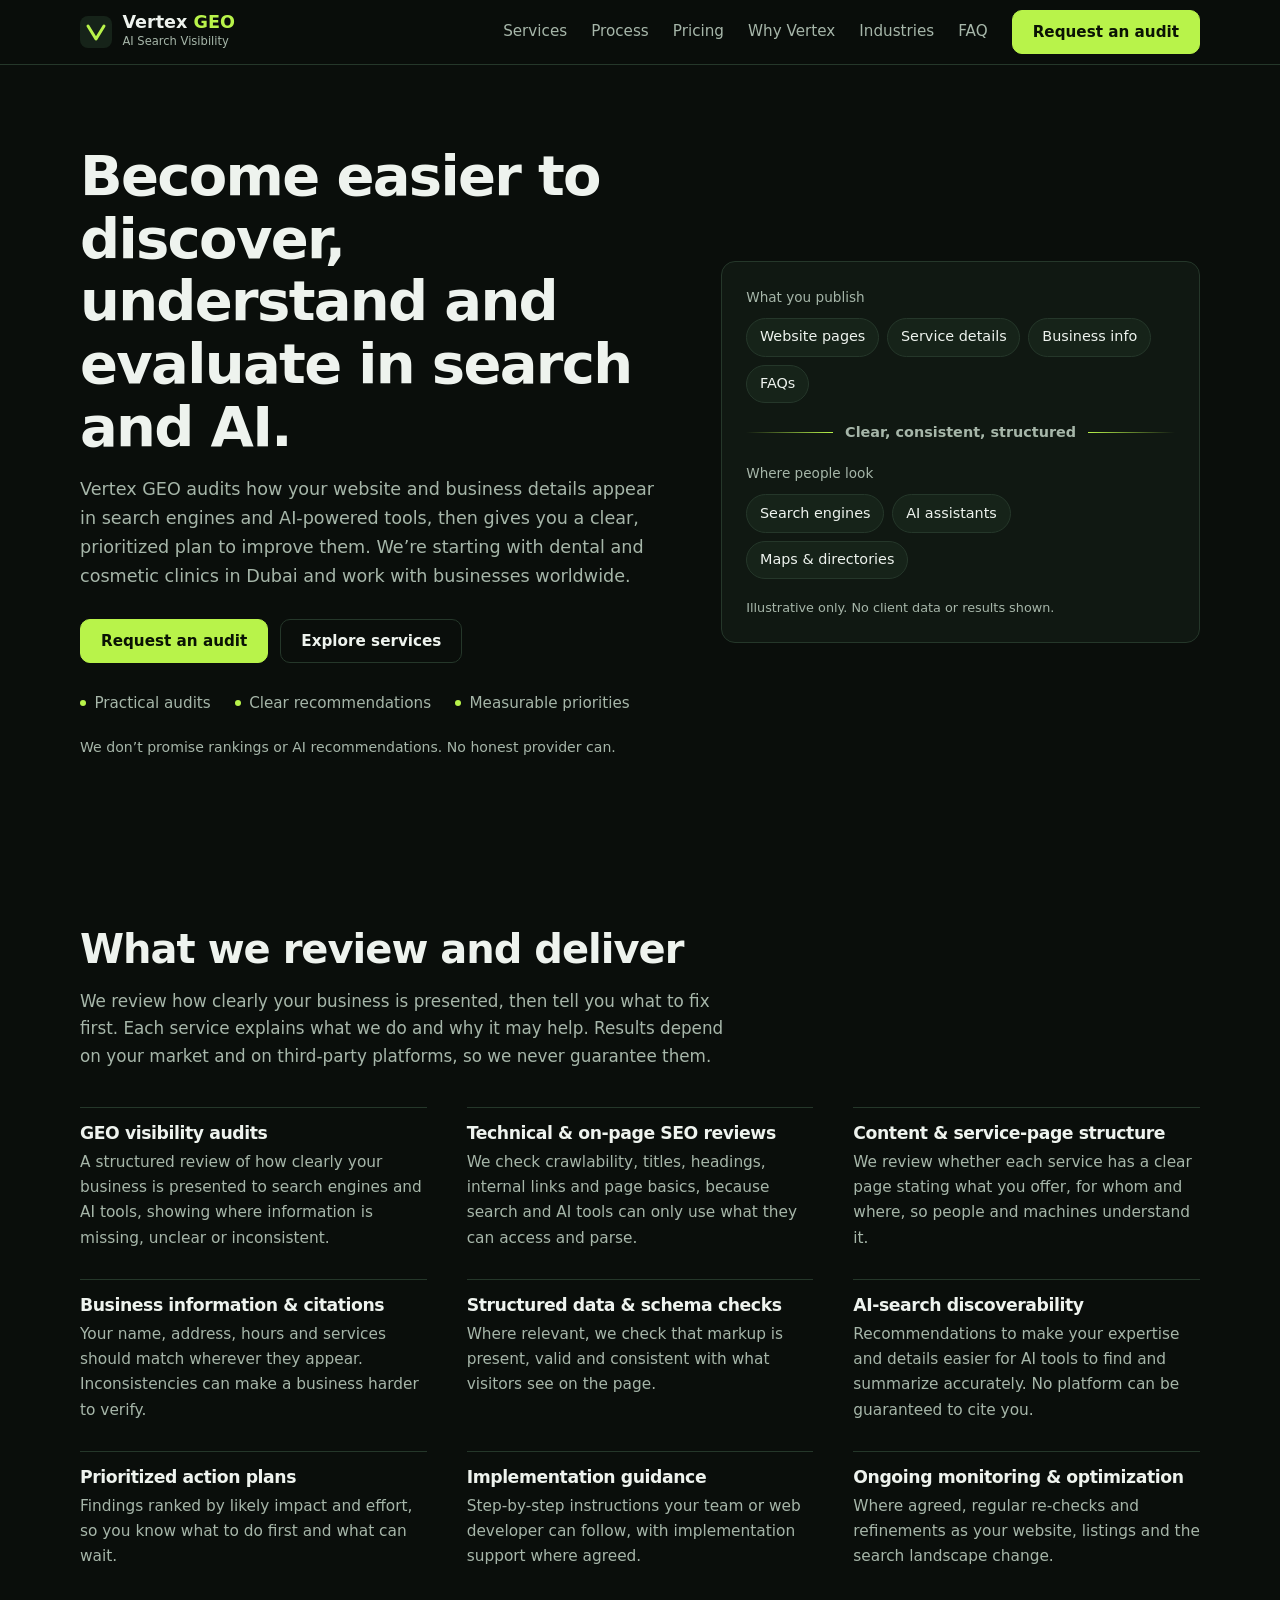
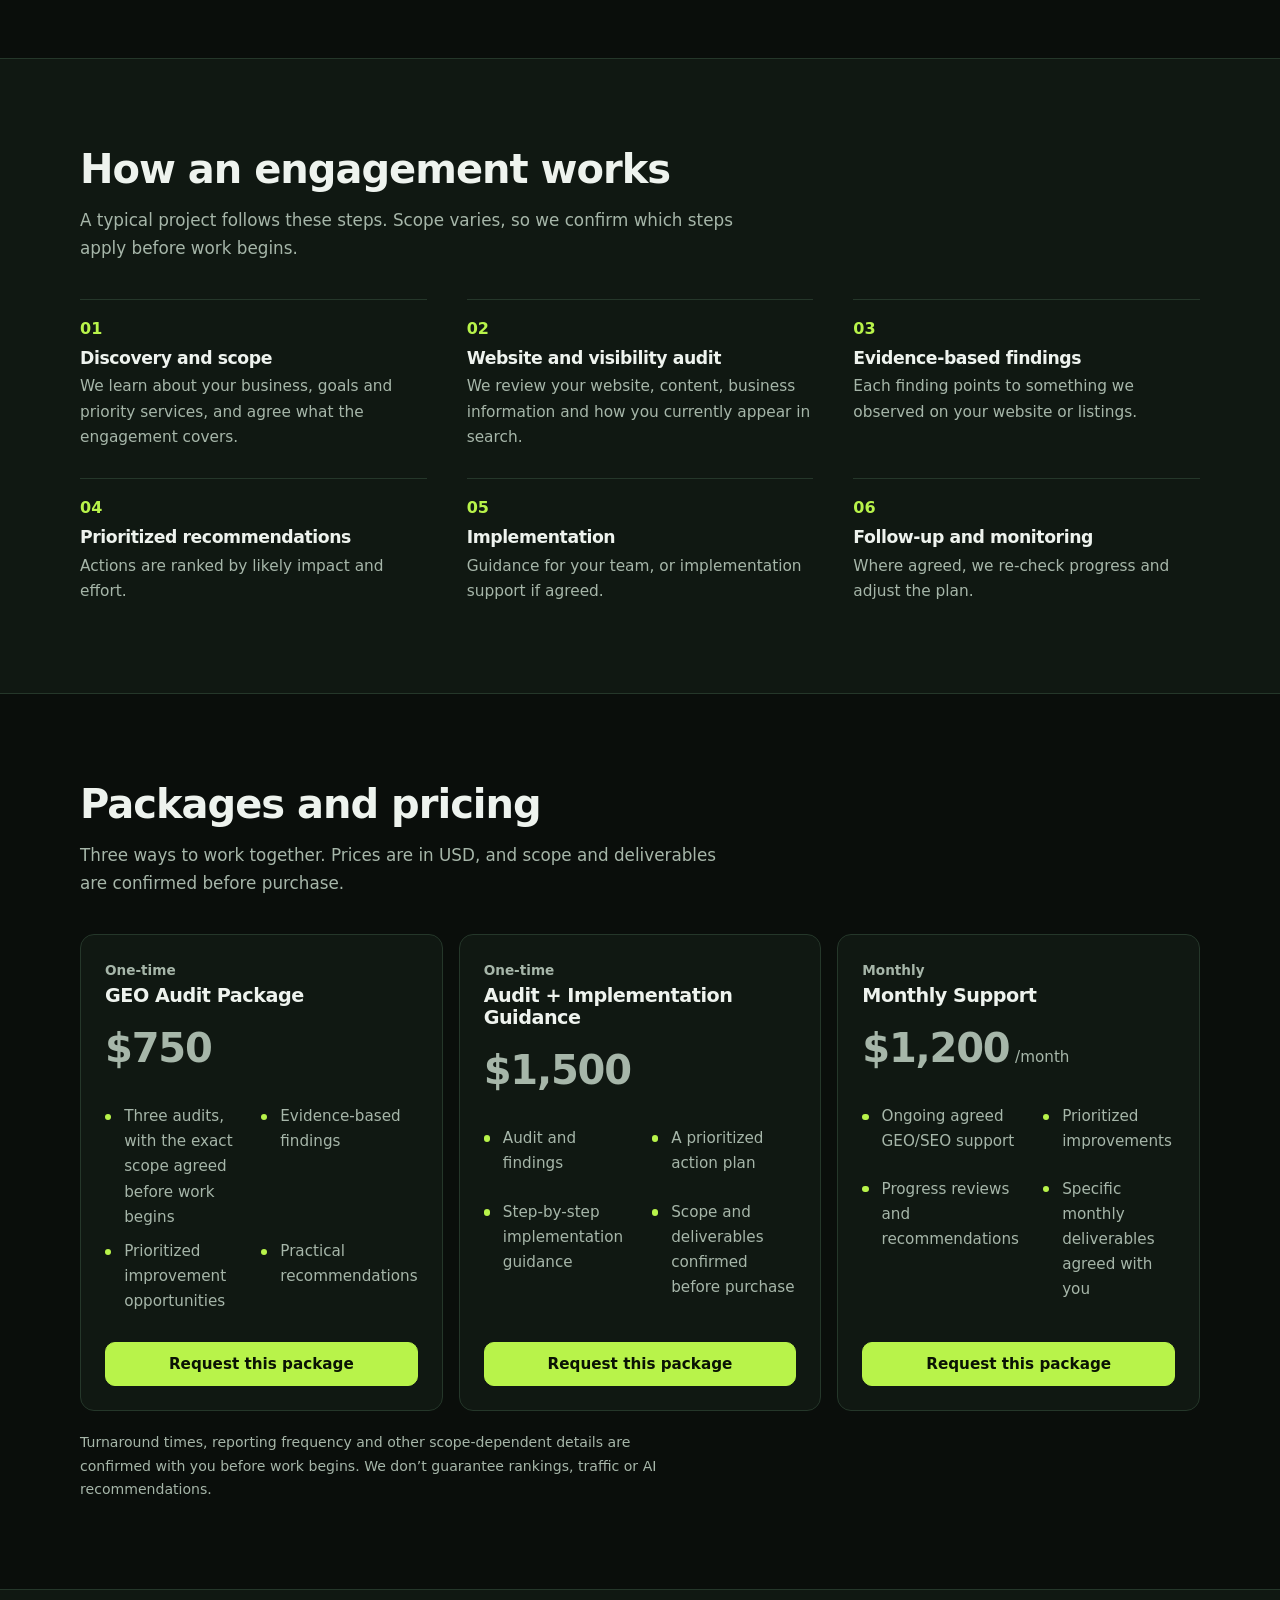
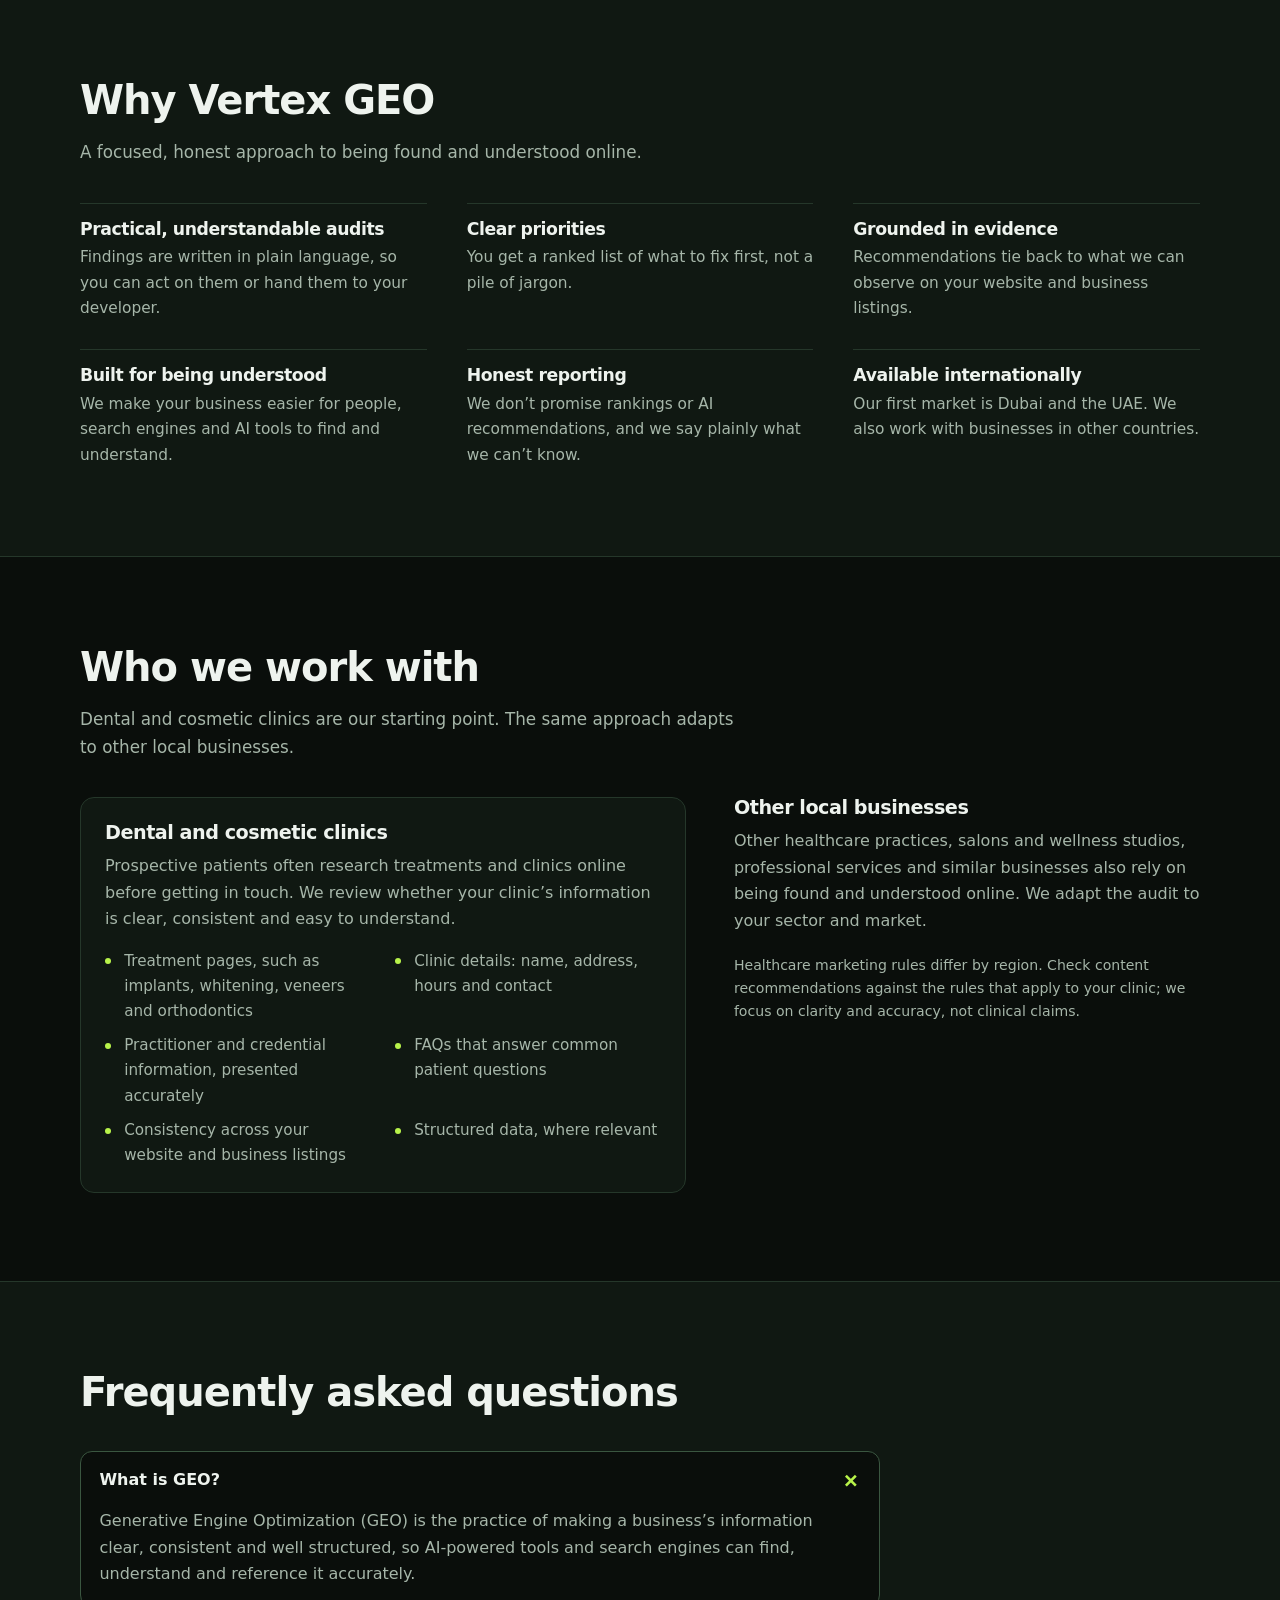
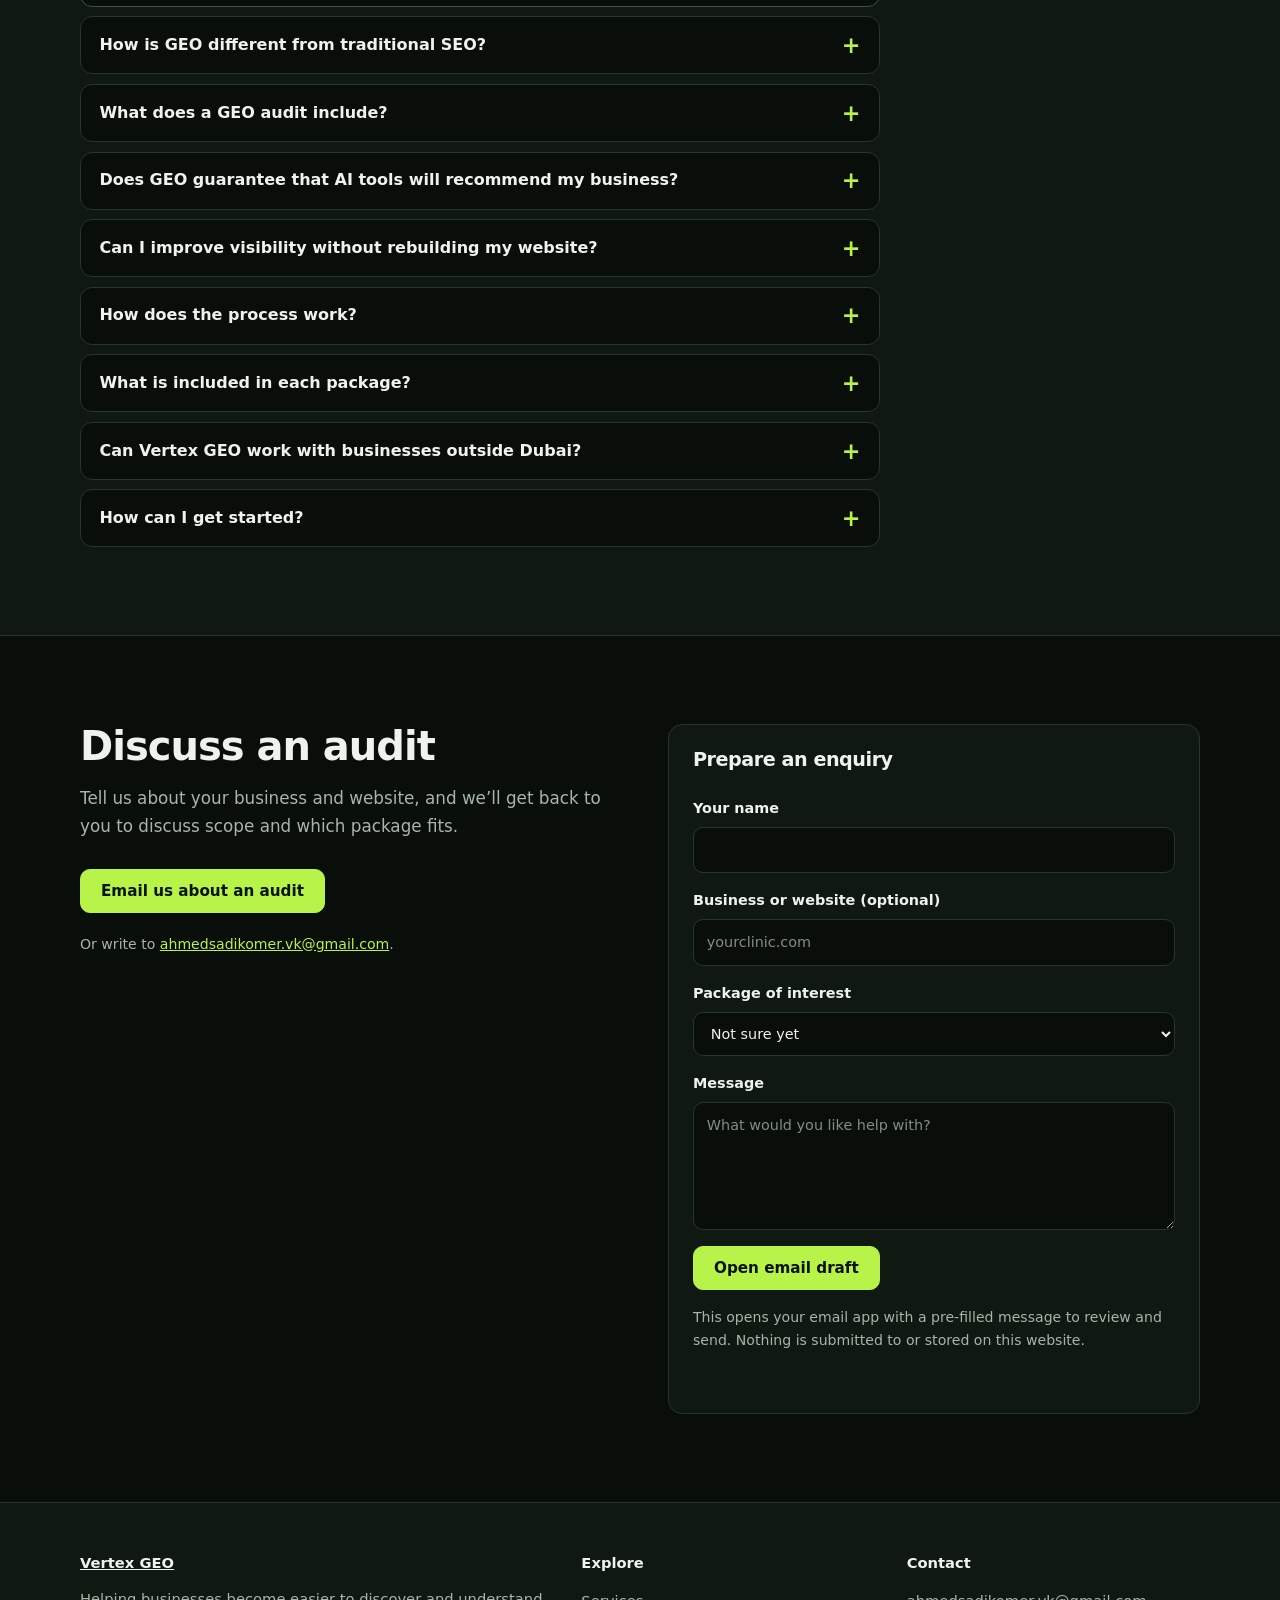
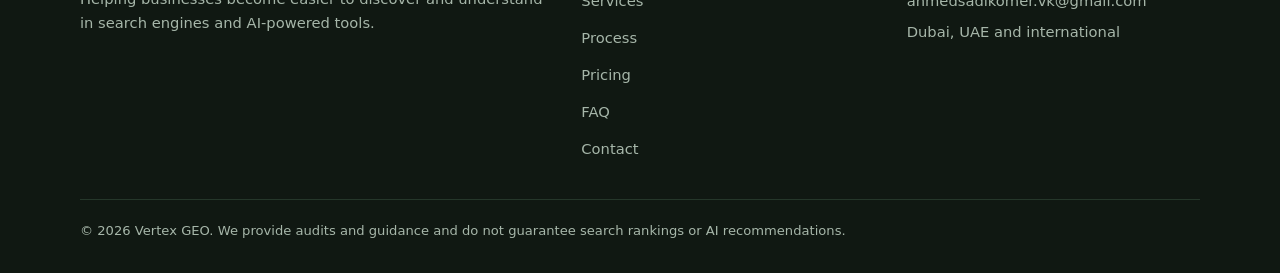
==== commit 21ab430b: "Add files via upload" ====
--- a/index.html
+++ b/index.html
@@ -1,22 +1,454 @@
-<!doctype html><html lang="en"><head><meta charset="utf-8"><meta name="robots" content="index,follow,max-image-preview:large"><meta name="viewport" content="width=device-width, initial-scale=1, viewport-fit=cover"><title>Cookie policy — Vertex GEO</title><meta name="description" content="Which cookies Vertex GEO uses, why, and how to change your choice."><meta property="og:type" content="website"><meta property="og:title" content="Cookie policy — Vertex GEO"><meta property="og:description" content="Which cookies Vertex GEO uses, why, and how to change your choice."><meta name="theme-color" content="#121212"><link rel="canonical" href="https://YOUR-DOMAIN.example/cookies/"><meta property="og:url" content="https://YOUR-DOMAIN.example/cookies/"><meta property="og:image" content="https://YOUR-DOMAIN.example/assets/og-image.png"><meta property="og:image:alt" content="Vertex GEO: AI search visibility audits"><meta name="twitter:card" content="summary_large_image"><link rel="icon" href="../assets/favicon.svg" type="image/svg+xml"><link rel="apple-touch-icon" href="../assets/apple-touch-icon.png"><link rel="manifest" href="../manifest.webmanifest"><script>document.documentElement.classList.add("js")</script><link rel="stylesheet" href="../assets/site.css"><script type="application/ld+json">{"@context": "https://schema.org", "@graph": [{"@context": "https://schema.org", "@type": "BreadcrumbList", "itemListElement": [{"@type": "ListItem", "position": 1, "name": "Home", "item": "https://YOUR-DOMAIN.example/"}, {"@type": "ListItem", "position": 2, "name": "Cookies", "item": "https://YOUR-DOMAIN.example/cookies/"}]}, {"@type": "BreadcrumbList", "itemListElement": [{"@type": "ListItem", "position": 1, "name": "Home", "item": "https://YOUR-DOMAIN.example/"}, {"@type": "ListItem", "position": 2, "name": "Cookie policy", "item": "https://YOUR-DOMAIN.example/cookies/"}]}]}</script></head><body data-mpa data-root="../" class="sub"><a class="skip" href="#main">Skip to content</a><svg width="0" height="0" style="position:absolute" aria-hidden="true">
-  <symbol id="i-check" viewBox="0 0 24 24" fill="none" stroke="currentColor" stroke-width="2.2" stroke-linecap="round" stroke-linejoin="round"><path d="M20 6 9 17l-5-5"/></symbol>
-  <symbol id="i-x" viewBox="0 0 24 24" fill="none" stroke="currentColor" stroke-width="2.2" stroke-linecap="round"><path d="M18 6 6 18M6 6l12 12"/></symbol>
-  <symbol id="i-info" viewBox="0 0 24 24" fill="none" stroke="currentColor" stroke-width="1.8" stroke-linecap="round"><circle cx="12" cy="12" r="9.5"/><path d="M12 11v6M12 7.5v.01"/></symbol>
-  <symbol id="i-chat" viewBox="0 0 24 24" fill="none" stroke="currentColor" stroke-width="1.8" stroke-linejoin="round"><path d="M4 20l1.3-3.9A8 8 0 1 1 8 19.2L4 20Z"/></symbol>
-  <symbol id="i-pin" viewBox="0 0 24 24" fill="none" stroke="currentColor" stroke-width="2"><path d="M12 21s-7-6.2-7-11.5a7 7 0 0 1 14 0C19 14.8 12 21 12 21Z"/><circle cx="12" cy="9.5" r="2.5"/></symbol>
-  <symbol id="i-clock" viewBox="0 0 24 24" fill="none" stroke="currentColor" stroke-width="2" stroke-linecap="round"><circle cx="12" cy="12" r="9"/><path d="M12 7v5l3 2"/></symbol>
-  <symbol id="i-team" viewBox="0 0 24 24" fill="none" stroke="currentColor" stroke-width="2" stroke-linecap="round"><circle cx="9" cy="8" r="3.2"/><circle cx="17" cy="9" r="2.6"/><path d="M3 19c.6-3.3 3-5 6-5s5.4 1.7 6 5M15.5 14.2c2.6-.3 4.8 1.2 5.5 4.3"/></symbol>
-  <symbol id="i-arrow" viewBox="0 0 24 24" fill="none" stroke="currentColor" stroke-width="2" stroke-linecap="round" stroke-linejoin="round"><path d="M5 12h14M13 6l6 6-6 6"/></symbol>
-</svg><header class="header solid" id="top"><div class="wrap header-inner"><a href="../index.html" class="brand" aria-label="Vertex GEO home"><svg viewBox="0 0 32 32" fill="none" aria-hidden="true"><path d="M5 26 L16 7.5 L27 26" stroke="currentColor" stroke-width="3.2" stroke-linecap="square"/><path d="M11 26 L16 17.5 L21 26" stroke="currentColor" stroke-width="3.2" stroke-linecap="square" opacity=".35"/><circle cx="16" cy="5.2" r="3.2" fill="var(--color-primary)"/></svg>Vertex <span>GEO</span></a><nav class="nav" id="nav" aria-label="Main"><a href="../index.html">Home</a><a href="../index.html#services">Services &amp; pricing</a><a href="../index.html#process">Process</a><a href="../sample-audit/index.html">Sample audit</a><a href="../index.html#about">About</a><a href="../index.html#faq">FAQ</a><a href="../terms/index.html">Terms</a><a href="../index.html#contact">Contact</a></nav><div class="header-actions"><button class="icon-btn" data-search aria-label="Search the site"><svg viewBox="0 0 24 24" fill="none" stroke="currentColor" stroke-width="2" stroke-linecap="round"><circle cx="11" cy="11" r="7"/><path d="m20 20-3.5-3.5"/></svg></button><button class="icon-btn" data-theme-toggle aria-label="Switch to dark mode"></button><button class="icon-btn menu-btn" aria-label="Open menu" aria-expanded="false" aria-controls="nav" data-menu>Menu</button><a class="btn btn-primary btn-sm btn-desktop" data-wa="Hi Vertex GEO, I'd like a free AI visibility snapshot for my business." href="https://wa.me/message/JJ2E6B5YUKHGN1?text=Hi%20Vertex%20GEO%2C%20I%27d%20like%20a%20free%20AI%20visibility%20snapshot%20for%20my%20business." target="_blank" rel="noopener noreferrer"><svg width="20" height="20" aria-hidden="true" focusable="false"><use href="#i-chat"/></svg> Chat on WhatsApp</a></div></div></header><main id="main" tabindex="-1"><section data-page="cookies"><div class="wrap prose doc"><nav class="crumbs" aria-label="Breadcrumb"><ol><li><a href="../index.html">Home</a></li><li aria-current="page">Cookies</li></ol></nav><span class="eyebrow">Cookies</span><h1 class="h-section" style="font-size:var(--text-2xl);margin-top:var(--space-4)">Cookie policy</h1><aside class="toc" aria-label="On this page"><p>On this page</p><ol><li><a href="#do-we-need-a-consent-banner">Do we need a consent banner?</a></li><li><a href="#what-does-happen">What does happen</a></li></ol></aside>
-<p data-no-ga><strong>This website does not set cookies and does not use analytics, advertising or social-media trackers.</strong> It also loads no third-party fonts or embedded content.</p><div data-ga hidden><p><strong>We use one optional analytics tool, Google Analytics, only if you accept.</strong> Nothing loads or is stored before you choose, and rejecting is as easy as accepting.</p><ul><li><code>_ga</code> and <code>_ga_*</code>: tell visits apart and count page views. Lifetime is up to 2 years by default.</li></ul></div>
-<h2 id="do-we-need-a-consent-banner">Do we need a consent banner?</h2>
-<p>Laws such as the UK's PECR and the EU's ePrivacy rules require consent for non-essential cookies and similar technologies. <span data-no-ga>Because we use none, no banner is shown. If we add analytics, chat widgets or embeds later, we will update this page and ask for your consent first.</span><span data-ga hidden>Because we use optional analytics cookies, we ask first and load nothing until you accept. Use "Cookie settings" in the footer to change your choice.</span></p>
-<h2 id="what-does-happen">What does happen</h2>
-<ul><li>Your light or dark display choice is held in memory only and forgotten when you leave.</li><li data-ga hidden>Your cookie choice is remembered in your browser storage. This is strictly necessary and holds no personal data.</li>
-<li>Our hosting provider may keep server logs and use technologies strictly needed to deliver the page.</li>
-<li>Links to WhatsApp, Google, OpenAI and Bing open their own sites, which may set cookies under their own policies.</li></ul><p class="muted small">Last updated: 24 October 2026.</p></div></section></main><footer class="footer"><div class="wrap"><div class="fgrid"><div><a href="../index.html" class="brand" aria-label="Vertex GEO home"><svg viewBox="0 0 32 32" fill="none" aria-hidden="true"><path d="M5 26 L16 7.5 L27 26" stroke="currentColor" stroke-width="3.2" stroke-linecap="square"/><path d="M11 26 L16 17.5 L21 26" stroke="currentColor" stroke-width="3.2" stroke-linecap="square" opacity=".35"/><circle cx="16" cy="5.2" r="3.2" fill="var(--color-primary)"/></svg>Vertex <span>GEO</span></a><p class="muted small" style="margin-top:1rem">Independent, fully remote GEO company serving businesses internationally. AI search visibility audits and prioritised action plans. Mon–Fri 09:00–17:30 UK time (GMT/BST).</p></div><nav aria-label="Explore"><p class="fh">Explore</p><ul><li><a href="../index.html#services">Services &amp; pricing</a></li><li><a href="../index.html#process">Process</a></li><li><a href="../sample-audit/index.html">Sample audit</a></li><li><a href="../index.html#about">About</a></li><li><a href="../index.html#faq">FAQ</a></li><li><a href="../index.html#contact">Contact</a></li></ul></nav><nav aria-label="Legal"><p class="fh">Legal</p><ul><li><a href="../terms/index.html">Terms</a></li><li><a href="../privacy/index.html">Privacy</a></li><li><a href="../cookies/index.html">Cookies</a></li><li><a href="../refunds/index.html">Refunds</a></li><li><button type="button" data-cc hidden class="link" style="font:inherit">Cookie settings</button></li></ul></nav><nav aria-label="Contact"><p class="fh">Contact</p><ul><li><a data-wa="" href="https://wa.me/message/JJ2E6B5YUKHGN1" target="_blank" rel="noopener noreferrer">WhatsApp: Vertex-geo</a></li><li><a data-email href="mailto:reach.stride@gmail.com?subject=AI%20visibility%20snapshot%20request">reach.stride@gmail.com</a></li><li><a data-li href="#contact" hidden>LinkedIn: Vertex GEO</a></li></ul></nav></div><div class="fbase"><span>© <span data-year></span> Vertex GEO · Independent, fully remote GEO company · Updated 27 October 2026</span><picture class="logo-l"><source type="image/webp" srcset="../assets/logo-horizontal.webp"><img src="../assets/logo-horizontal.png" alt="Vertex GEO logo" width="880" height="200" loading="lazy" decoding="async" style="height:28px;width:auto"></picture><picture class="logo-d"><source type="image/webp" srcset="../assets/logo-horizontal-white.webp"><img src="../assets/logo-horizontal-white.png" alt="Vertex GEO logo" width="880" height="200" loading="lazy" decoding="async" style="height:28px;width:auto"></picture></div></div></footer><div id="prog" aria-hidden="true"></div><div id="ld" aria-hidden="true"></div><div id="live" class="sr-only" aria-live="polite"></div>
-<button type="button" id="toTop" class="fab icon-btn" aria-label="Back to top" hidden><svg viewBox="0 0 24 24" fill="none" stroke="currentColor" stroke-width="2" stroke-linecap="round" stroke-linejoin="round"><path d="M12 19V5M5 12l7-7 7 7"/></svg></button>
-<a id="float" class="btn btn-primary fab" data-wa="Hi Vertex GEO, I'd like a free AI visibility snapshot. My website is: " href="../index.html#contact" target="_blank" rel="noopener noreferrer"><svg width="20" height="20" aria-hidden="true" focusable="false"><use href="#i-chat"/></svg> Free snapshot</a>
-<dialog id="sdlg" aria-labelledby="sdt"><form method="dialog" style="display:flex;justify-content:space-between;align-items:center;gap:1rem;margin-bottom:1rem"><h2 id="sdt" class="h-sub">Search this site</h2><button class="btn btn-ghost btn-sm">Close</button></form><label class="sr-only" for="sq">Search</label><input id="sq" type="search" autocomplete="off" placeholder="Try audit, price or refund" style="width:100%;min-height:44px;padding:.65rem .85rem;border:1px solid var(--color-border);border-radius:var(--radius-md);background:var(--color-bg)"><ul id="sres" style="list-style:none;padding:0;margin-top:1rem"></ul></dialog>
-<dialog id="cdlg" aria-labelledby="cdt"><h2 id="cdt" class="h-sub">Open WhatsApp with this message?</h2><pre id="cmsg" style="white-space:pre-wrap;margin:1rem 0"></pre><p id="cnote" class="err" hidden>The WhatsApp number isn't set up on this site yet. Copy the message and paste it into the chat where you received this link.</p><p>You'll be chatting with <strong>Vertex-geo</strong> on WhatsApp Business.</p><p class="fineprint">We only see what you send in WhatsApp. Nothing is stored on this website. If your message doesn't appear in the chat, tap Copy message and paste it in.</p><div class="btn-row" style="margin-top:1rem"><button class="btn btn-ghost" id="ccancel" type="button">Edit message</button><a class="btn btn-primary" id="cgo" target="_blank" rel="noopener noreferrer">Open WhatsApp</a><button class="btn btn-ghost" id="ccopy" type="button">Copy message</button></div></dialog>
-<div id="cc" role="region" aria-label="Cookie consent" hidden><p>We'd like to use Google Analytics cookies to count visits. Nothing loads until you choose. <a class="link" href="../cookies/index.html">Cookie policy</a></p><div class="btn-row"><button type="button" class="btn btn-ghost btn-sm" data-c="no">Reject</button><button type="button" class="btn btn-ghost btn-sm" data-c="yes">Accept</button></div></div><script src="../assets/site.js" defer></script><script src="../assets/fx.js" defer></script><script type="application/json" id="sidx">[{"t": "Generative engine optimization, in plain words.", "u": "index.html#geo", "x": "What GEO means here Generative engine optimization, in plain words. AI answers are built from sources the AI can reach and trust. GEO is the work of making your business one of those clear, reachable, consistent sources. 01 · Reachable Can AI tools reach your site? We check indexing, robots.txt rules for search crawlers like Googlebot, Bingbot and OAI-SearchBot, firewall blocks, and whether key text is real text rather than images. 02 · Understandable Is it clear what you do? Services, areas served, prices, hours and credentials should be stated directly on the page, so a customer's specific question has a specific answer. 03 · Consistent Do other sources agree? Your name, phone, location and services should match across your website, Google Business Profile, directories and social profiles. We follow the platforms' own guidance. Google states that there are no additional requirements or special optimizations needed to appear in AI Overviews or AI Mode beyond SEO fundamentals, and that no special schema markup or hidden GEO trick guarantees inclusion. OpenAI says sites that opt out of OAI-SearchBot won't be shown in ChatGPT search answers, although other types of links may still appear. So the work is practical: improve discoverability, clarity and consistency, then measure what actually changes. We don't sell hidden tricks."}, {"t": "Audits and instructions. You stay in control of your site.", "u": "index.html#services", "x": "Services Audits and instructions. You stay in control of your site. We diagnose and write the exact steps. You, your team or your web developer make the changes, and we stay available to answer questions. GEO Audit USD 750 one-off For a business with one main website that wants a clear diagnosis. 30 test prompts across 5 AI search tools Technical check: indexing, crawler access, page structure Content check on up to 10 key pages Local search check: Google Business Profile, profiles & directories Prioritised action plan your team can follow + 45-minute walkthrough call Target delivery: 7 working days after we have what we need You receive: a written audit with your prompt test results, a scored review of crawler access, answer-ready content, business facts, trust and structured data, and a prioritised action plan explained on a call. Not included: changes to your website, third-party tool or developer costs, any guarantee of rankings or mentions. Ask about the audit on WhatsApp Audit + Implementation Guide USD 1,500 one-off For businesses that want every fix written out, step by step. Everything in the GEO Audit Numbered how-to steps for every issue Ready-to-paste text, FAQ answers and structured data where it helps Instructions written for your platform (WordPress, Wix, Shopify, etc.) Two support calls + WhatsApp Q&A for 30 days Re-test of the same prompts after 30 days You receive: the full audit plus numbered how-to steps for every issue, written for your platform, with ready-to-paste text and a re-test of the same prompts after 30 days. Not included: us editing your website, or any guarantee of rankings or mentions. Ask about this package on WhatsApp Monthly GEO Guidance USD 1,200 per month For businesses that have done an audit and want ongoing expert direction. Monthly re-test of up to 50 prompts across 5 AI tools Written monthly report: what changed, what to do next 45-minute strategy call every month Up to 6 new step-by-step instruction sets per month Review of up to 6 new pages before you publish Quarterly check against 3 competitors WhatsApp and email Q&A on working days 3-month minimum, then monthly rolling You receive: a written report each month on what changed and what to do next, a strategy call, and new step-by-step instructions. Not included: us editing your website, or any guarantee of rankings or mentions. Ask about guidance on WhatsApp Free AI visibility snapshot. Send your website and three questions customers ask. We aim to send you a short summary of what 5 AI tools say about you today within 2 working days. Request free snapshot on WhatsApp Prices exclude any third-party tool or developer costs. We don't log into or edit your website unless agreed in writing. AI answers change often and differ between users, so no one can guarantee that an AI tool will mention or rank a business. We report what we observe and what we recommend. See our Terms and Refund policy ."}, {"t": "Four steps, all in writing.", "u": "index.html#process", "x": "Process Four steps, all in writing. Brief A 20-minute call or WhatsApp chat. We agree your key services, locations and the questions customers really ask. Test We run your prompt set across ChatGPT, Google AI Overviews, Perplexity, Gemini and Copilot and record every answer and cited source. Diagnose We check your site, profiles and directories, then rank every issue by impact and effort. Plan and measure You receive a prioritised plan your team can act on, and we walk you through it on a call. With the Implementation Guide you also get numbered fix instructions, and we re-test the same prompts after 30 days to see what changed."}, {"t": "See what you get before you pay.", "u": "index.html#sample", "x": "Sample audit See what you get before you pay. Read a full sample audit for a fictional dental clinic. It uses the same structure, scoring and step-by-step instructions as a real one. The business and findings are made up for illustration. Read the sample audit Area Status Score Crawler access & indexing Good 8 / 10 Answer-ready content Weak 3 / 10 Business facts consistency Mixed 5 / 10 Trust & evidence Mixed 5 / 10 Structured data Weak 2 / 10 From the fictional sample audit \"Palmline Dental\". Not a real client."}, {"t": "What we promise, and what we never will.", "u": "index.html#promise", "x": "How we work What we promise, and what we never will. We promise To show the exact prompts, tools and dates we tested To explain every recommendation and why it matters To base advice on published platform guidance To tell you when something isn't worth your money To be clear about who we are and where we work from We never Guarantee rankings, mentions or \"position #1\" in any AI tool Claim that a special markup or hidden trick gets you into AI answers Create fake reviews, fake listings or fake addresses Mass-produce low-value pages to game AI answers Show other people's results as our own Claim offices or locations we don't have"}, {"t": "An independent company, working internationally.", "u": "index.html#about", "x": "About An independent company, working internationally. Vertex GEO is an independent GEO company. Our audit lead runs the testing and diagnosis, and our implementation lead writes the step-by-step instructions. You speak directly to the specialists doing the work. We're a fully remote company working with businesses in any country. We run on UK time (GMT/BST) and can schedule calls to suit your time zone. We're a new company, so we don't show client logos yet. Our sample audit shows how we work instead. Setup Fully remote company Serving Businesses internationally Specialists Audit lead + implementation lead Hours Mon–Fri, 09:00–17:30 UK time (GMT/BST) Language English Meetings Google Meet, Zoom or WhatsApp call Billing Invoiced in USD, 50% upfront"}, {"t": "Questions we're asked most.", "u": "index.html#faq", "x": "FAQ Questions we're asked most. What exactly do I get? A written review of where your website, local search presence and publicly available business information leave opportunities for improvement, a prioritised plan your team can act on, and a walkthrough call. We then re-test the same prompts to measure what changed. Is GEO different from SEO? They overlap a lot. Google says its AI features are built on its core search systems, so SEO fundamentals still apply. GEO adds a focus on how AI tools describe you, which sources they cite, and whether your business facts are clear and consistent enough to be quoted. Can you guarantee that ChatGPT will recommend us? No, and you should be wary of anyone who does. AI answers vary by user, location, wording and time, and Google says no special schema markup or hidden trick guarantees inclusion. What we can do is show where your website, local search presence and public business information leave opportunities for improvement, give you a prioritised plan, then measure the same prompts again. Do you make the changes on our website? Our services are audits and step-by-step instructions. You, your team or your developer make the changes. Instructions are written for beginners, with screenshots or exact menu paths where possible. Compare the packages . Can you work with businesses in my country? Yes. The work is remote by nature: we test AI tools, review your website and public profiles, and write instructions. For local results we test prompts that mention your city or area, with the location set to your market where the tool allows it. We currently work in English. How do you measure progress? We re-run the same documented prompt set and compare mentions, accuracy and cited sources. Where you give us access, we also check Google Search Console and Bing Webmaster Tools, which now has an AI Performance report showing citations in Copilot and Bing AI summaries. What do you need from us? Your website address, your main services and locations, links to your Google Business Profile and social profiles, and 10 to 20 questions customers ask you. Access to Search Console is helpful but optional. See the four-step process or the sample audit ."}, {"t": "Start with a free snapshot.", "u": "index.html#contact", "x": "Start with a free snapshot. Tell us about your business. You review the message, then it opens in WhatsApp. We aim to reply within one working day. Reply in the WhatsApp chat where you received this link and we will pick it up from there. Your name Business name (optional) Website (optional) What do you need? Add three questions your customers ask. Leave this empty I agree that Vertex GEO may use these details to reply to me. See the Privacy notice . Get my free snapshot Prefer to message us directly? WhatsApp: Vertex-geo reach.stride@gmail.com LinkedIn: Vertex GEO Nothing you type is stored on this website. WhatsApp and your email provider handle messages under their own terms."}, {"t": "Sample GEO audit for a fictional dental clinic", "u": "sample-audit/index.html", "x": "Home Sample audit Sample audit Palmline Dental: GEO Audit + Implementation Guide Fictional example. Palmline Dental is a made-up business. The website, prompts, answers and scores are illustrative and not real measurements. It shows the structure and level of detail of a real Vertex GEO audit. Contents Summary Scope and method Prompt test results (excerpt) Scorecard Findings and step-by-step fixes 30-day action plan How we'll measure progress Disclaimer Business Palmline Dental (fictional), family and cosmetic dental clinic, Dubai Marina Website palmline-dental.example (fictional) Prepared by "}, {"t": "Privacy notice", "u": "privacy/index.html", "x": "Home Privacy Privacy Privacy notice This notice explains what Vertex GEO (\"we\") does with personal information. Our business details are in the Terms . What we collect Messages you send by WhatsApp, email or our contact form (which opens WhatsApp with your details filled in): your name, business name, phone number or email, website and the questions you ask. Project information you choose to share, such as read-only access to Google Search Console or Bing Webmaster Tools. We never ask for passwords. Invoice and payment records. Standard server logs (such as IP address, browser and time of visi"}, {"t": "Terms and conditions", "u": "terms/index.html", "x": "Home Terms Terms Terms and conditions 1. Who we are Vertex GEO is an independent, fully remote business serving clients internationally. Hours: Mon–Fri, 09:00–17:30 UK time (GMT/BST). 2. What we provide Audits of how AI search tools describe your business, and written step-by-step instructions. We don't log into or edit your website or accounts unless we agree otherwise in writing. Prices are in USD and exclude third-party tool or developer costs and any applicable taxes. These services are for business customers. 3. Ordering and payment Work starts when we confirm the scope in writing and rec"}, {"t": "Cookie policy", "u": "cookies/index.html", "x": "Home Cookies Cookies Cookie policy This website does not set cookies and does not use analytics, advertising or social-media trackers. It also loads no third-party fonts or embedded content. We use one optional analytics tool, Google Analytics, only if you accept. Nothing loads or is stored before you choose, and rejecting is as easy as accepting. _ga and _ga_* : tell visits apart and count page views. Lifetime is up to 2 years by default. Do we need a consent banner? Laws such as the UK's PECR and the EU's ePrivacy rules require consent for non-essential cookies and similar technologies. Beca"}, {"t": "Refund policy", "u": "refunds/index.html", "x": "Home Refunds Refunds Refund policy Free snapshot: free, so nothing to refund. Cancel before work starts: full refund of your upfront payment. We tell you in writing when work starts. Cancel after work starts: we refund the part of your upfront payment that doesn't cover work already done (brief, testing, diagnosis, written report). The second 50% isn't charged if you cancel before delivery. After delivery: if what we delivered is materially different from what we agreed, tell us within 14 days. We'll fix it at no charge, normally within 10 working days, or refund the part we can't deliver. Not"}]</script></body></html>+<!doctype html>
+<html lang="en">
+<head>
+<meta charset="utf-8">
+<meta name="viewport" content="width=device-width,initial-scale=1">
+<title>Vertex GEO | AI Search Visibility &amp; GEO Audits in Dubai</title>
+<meta name="description" content="Vertex GEO provides GEO and AI search visibility audits, SEO reviews and prioritized action plans for Dubai clinics and businesses worldwide.">
+<meta name="robots" content="index,follow">
+<meta name="theme-color" content="#0a0e0b">
+<link rel="canonical" href="https://reachstride-dotcom.github.io/vertex-geo-site/">
+<meta property="og:type" content="website">
+<meta property="og:site_name" content="Vertex GEO">
+<meta property="og:title" content="Vertex GEO | AI Search Visibility &amp; GEO Audits">
+<meta property="og:description" content="Practical GEO and SEO audits that help businesses become easier to discover, understand and evaluate in search and AI tools.">
+<meta property="og:url" content="https://reachstride-dotcom.github.io/vertex-geo-site/">
+<link rel="icon" href="data:image/svg+xml,%3Csvg xmlns='http://www.w3.org/2000/svg' viewBox='0 0 32 32'%3E%3Crect width='32' height='32' rx='8' fill='%23162319'/%3E%3Cpath d='M8 10l8 13 8-13' fill='none' stroke='%23b8f34a' stroke-width='3' stroke-linecap='round' stroke-linejoin='round'/%3E%3C/svg%3E">
+<script type="application/ld+json">
+{"@context":"https://schema.org","@type":"ProfessionalService","@id":"https://reachstride-dotcom.github.io/vertex-geo-site/#business","name":"Vertex GEO","url":"https://reachstride-dotcom.github.io/vertex-geo-site/","email":"ahmedsadikomer.vk@gmail.com","description":"Generative Engine Optimization (GEO) and AI search visibility audits, SEO reviews and implementation guidance for businesses in Dubai, the UAE and internationally.","areaServed":["Dubai","United Arab Emirates"],"makesOffer":[{"@type":"Offer","name":"GEO Audit Package","price":"750","priceCurrency":"USD"},{"@type":"Offer","name":"Audit + Implementation Guidance","price":"1500","priceCurrency":"USD"},{"@type":"Offer","name":"Monthly Support","priceSpecification":{"@type":"UnitPriceSpecification","price":"1200","priceCurrency":"USD","unitText":"MONTH"}}]}
+</script>
+<script>document.documentElement.classList.add("js")</script>
+<style>
+:root{color-scheme:dark;--bg:#0a0e0b;--s1:#101812;--s2:#162319;--line:#25372a;--tx:#eef3ee;--mu:#a6b6a9;--lime:#b8f34a;--ink:#0a1304}
+*{box-sizing:border-box}
+html{scroll-behavior:smooth;scroll-padding-top:5rem;-webkit-text-size-adjust:100%}
+body{margin:0;min-width:320px;background:var(--bg);color:var(--tx);font:1rem/1.65 system-ui,-apple-system,"Segoe UI",Roboto,"Helvetica Neue",Arial,sans-serif}
+h1,h2,h3,p,ul,ol,figure{margin:0}
+h1,h2,h3{line-height:1.12;letter-spacing:-.025em;font-weight:600}
+a{color:inherit}
+svg{display:block}
+.wrap{width:min(1120px,100% - 2.5rem);margin-inline:auto}
+.skip{position:absolute;left:-999px;top:0;z-index:100;padding:.6rem 1rem;background:var(--lime);color:var(--ink)}
+.skip:focus{left:.5rem;top:.5rem}
+:focus-visible{outline:2px solid var(--lime);outline-offset:3px}
+
+/* header */
+header{position:relative;z-index:50;background:rgba(10,14,11,.95);border-bottom:1px solid var(--line)}
+.js header{position:sticky;top:0;backdrop-filter:blur(10px)}
+.bar{display:flex;flex-wrap:wrap;align-items:center;justify-content:space-between;gap:0 1rem;min-height:4rem}
+.brand{display:flex;align-items:center;gap:.65rem;min-height:2.75rem;text-decoration:none}
+.brand b{display:block;font-size:1.1rem;line-height:1.1}
+.brand i{font-style:normal;color:var(--lime)}
+.brand small{display:block;font-size:.72rem;color:var(--mu)}
+.mb{display:none;width:2.75rem;height:2.75rem;align-items:center;justify-content:center;background:none;color:var(--tx);border:1px solid var(--line);border-radius:10px;cursor:pointer}
+.js .mb{display:inline-flex}
+.x,[aria-expanded=true] .m{display:none}
+[aria-expanded=true] .x{display:inline}
+.nav{display:flex;flex-wrap:wrap;gap:0 1.25rem;width:100%;padding-bottom:.75rem}
+.nav a:not(.btn){display:flex;align-items:center;min-height:2.75rem;color:var(--mu);text-decoration:none;font-size:.95rem}
+.nav a:not(.btn):hover{color:var(--tx)}
+.nav .btn{margin-top:.5rem}
+.js .nav{display:none;position:absolute;top:100%;left:0;right:0;flex-direction:column;gap:0;max-height:calc(100vh - 4rem);overflow:auto;padding:.5rem 1.25rem 1.25rem;background:var(--bg);border-bottom:1px solid var(--line)}
+.js .nav.open{display:flex}
+
+/* buttons */
+.btn{display:inline-flex;align-items:center;justify-content:center;min-height:2.75rem;padding:.6rem 1.25rem;border:1px solid var(--lime);border-radius:10px;background:var(--lime);color:var(--ink);font-family:inherit;font-size:.95rem;font-weight:600;line-height:1.2;text-align:center;text-decoration:none;cursor:pointer;transition:background .2s}
+.btn:hover{background:#cbf86f}
+.btn.ghost{background:transparent;color:var(--tx);border-color:var(--line)}
+.btn.ghost:hover{border-color:var(--lime);background:rgba(184,243,74,.07)}
+
+/* layout */
+section{padding:clamp(3.25rem,8vw,5.5rem) 0}
+.band{background:var(--s1);border-block:1px solid var(--line)}
+.head{max-width:44rem;margin-bottom:2.25rem}
+h2{font-size:clamp(1.75rem,4.6vw,2.5rem)}
+.lead{max-width:62ch;margin-top:1rem;color:var(--mu);font-size:1.05rem}
+.note{max-width:68ch;margin-top:1.25rem;color:var(--mu);font-size:.88rem}
+.panel{padding:1.5rem;background:var(--s1);border:1px solid var(--line);border-radius:14px}
+.band .panel{background:var(--bg)}
+
+/* hero */
+.hero{padding:clamp(2.5rem,7vw,5rem) 0 clamp(3rem,7vw,5rem)}
+.hero .wrap{display:grid;gap:2.5rem;align-items:center}
+.hero .wrap>*{min-width:0}
+h1{max-width:20ch;font-size:clamp(2.1rem,6.4vw,3.5rem);letter-spacing:-.03em}
+.hero .lead{font-size:1.1rem}
+.cta{display:flex;flex-wrap:wrap;gap:.75rem;margin-top:1.75rem}
+.trust{display:flex;flex-wrap:wrap;gap:.4rem 1.5rem;margin-top:1.75rem;padding:0;list-style:none;color:var(--mu);font-size:.95rem}
+.trust li::before{content:"";display:inline-block;width:.4rem;height:.4rem;margin-right:.5rem;border-radius:50%;background:var(--lime);vertical-align:middle}
+.viz{display:grid;gap:1.1rem}
+.vh{margin-bottom:.6rem;color:var(--mu);font-size:.85rem}
+.chips{display:flex;flex-wrap:wrap;gap:.5rem;margin:0;padding:0;list-style:none}
+.chips li{padding:.4rem .8rem;border:1px solid var(--line);border-radius:999px;background:var(--s2);font-size:.9rem}
+.mid{display:flex;align-items:center;gap:.75rem;color:var(--lime);font-size:.9rem;font-weight:600}
+.mid::before,.mid::after{content:"";flex:1;height:1px;background:linear-gradient(90deg,transparent,var(--lime))}
+.mid::after{background:linear-gradient(270deg,transparent,var(--lime))}
+figcaption{color:var(--mu);font-size:.8rem}
+
+/* services, process, why */
+.items{display:grid;gap:1.75rem 2.5rem;grid-template-columns:repeat(auto-fit,minmax(min(100%,17rem),1fr));margin:0;padding:0;list-style:none}
+.items>*{padding-top:1rem;border-top:1px solid var(--line)}
+.items h3{margin-bottom:.4rem;font-size:1.08rem}
+.items p{color:var(--mu);font-size:.96rem}
+ol.items{counter-reset:s}
+ol.items>li{counter-increment:s}
+ol.items>li::before{content:counter(s,decimal-leading-zero);display:block;margin-bottom:.4rem;color:var(--lime);font-weight:600}
+
+/* pricing */
+.plans{display:grid;gap:1rem}
+.plan{display:flex;flex-direction:column}
+.plan h3{font-size:1.2rem}
+.tag{margin-bottom:.25rem;color:var(--lime);font-size:.85rem;font-weight:600}
+.price{display:flex;align-items:baseline;gap:.35rem;margin:.75rem 0 1.25rem;font-size:2.5rem;font-weight:600;letter-spacing:-.03em;line-height:1}
+.price small{color:var(--mu);font-size:.95rem;font-weight:400;letter-spacing:0}
+.list{display:grid;gap:.6rem;margin:0;padding:0;list-style:none}
+.plan .list{flex:1;margin-bottom:1.75rem}
+.list li{position:relative;padding-left:1.2rem;color:var(--mu);font-size:.95rem}
+.list li::before{content:"";position:absolute;left:0;top:.62em;width:.4rem;height:.4rem;border-radius:50%;background:var(--lime)}
+
+/* industries */
+.ind{display:grid;gap:2rem}
+.panel h3,.ind>div>h3{margin-bottom:.6rem;font-size:1.2rem}
+.panel p{color:var(--mu)}
+.panel .list{margin-top:1rem}
+
+/* faq */
+.faq{display:grid;gap:.6rem;max-width:50rem}
+details{border:1px solid var(--line);border-radius:12px;background:var(--bg)}
+details[open]{border-color:#3a5640}
+summary{display:flex;align-items:center;justify-content:space-between;gap:1rem;min-height:3.5rem;padding:.6rem 1.15rem;font-weight:600;list-style:none;cursor:pointer}
+summary::-webkit-details-marker{display:none}
+summary::after{content:"+";color:var(--lime);font-size:1.4rem;line-height:1;transition:transform .2s}
+details[open] summary::after{transform:rotate(45deg)}
+details p{padding:0 1.15rem 1.15rem;color:var(--mu)}
+
+/* contact */
+.contact{display:grid;gap:2rem}
+.contact .note a{color:var(--lime);overflow-wrap:anywhere}
+.mf{display:none}
+.js .mf{display:grid;gap:1rem}
+.mf h3{font-size:1.2rem}
+label{display:grid;gap:.4rem;font-size:.9rem;font-weight:600}
+input,select,textarea{width:100%;min-height:2.75rem;padding:.65rem .8rem;border:1px solid var(--line);border-radius:10px;background:var(--bg);color:var(--tx);font:inherit;font-weight:400}
+textarea{min-height:8rem;resize:vertical}
+::placeholder{color:#7f8f83}
+.mf .btn{justify-self:start}
+.mf .note,#status{margin:0}
+#status{min-height:1.4em;color:var(--mu);font-size:.9rem}
+
+/* footer */
+footer{padding:3rem 0 2rem;background:var(--s1);border-top:1px solid var(--line)}
+.fg{display:grid;gap:2rem}
+footer p,footer a{color:var(--mu);font-size:.92rem}
+footer ul{display:grid;gap:.1rem;margin:.5rem 0 0;padding:0;list-style:none}
+footer li a{display:inline-block;padding:.35rem 0;text-decoration:none}
+footer a:hover{color:var(--lime)}
+footer .fh{color:var(--tx);font-weight:600}
+.legal{margin-top:2rem;padding-top:1.25rem;border-top:1px solid var(--line);font-size:.82rem}
+footer .legal{font-size:.82rem}
+.fbrand{margin-bottom:.75rem}
+footer .fbrand a{color:var(--tx)}
+
+@media(max-width:479px){.cta .btn{flex:1 1 100%}}
+@media(min-width:640px){.panel .list{grid-template-columns:1fr 1fr;gap:.6rem 1.5rem}.fg{grid-template-columns:1.6fr 1fr 1fr}}
+@media(min-width:960px){
+header,.js header{position:sticky;top:0}
+.mb,.js .mb{display:none}
+.nav,.js .nav{display:flex;position:static;flex-direction:row;flex-wrap:nowrap;align-items:center;width:auto;max-height:none;overflow:visible;gap:0 1.5rem;padding:0;background:none;border:0}
+.nav .btn{margin:0}
+.hero .wrap{grid-template-columns:1.1fr .9fr;gap:3.5rem}
+.plans{grid-template-columns:repeat(3,1fr)}
+.ind{grid-template-columns:1.3fr 1fr;gap:3rem}
+.contact{grid-template-columns:1fr 1fr;gap:3.5rem;align-items:start}
+}
+@media(prefers-reduced-motion:reduce){html{scroll-behavior:auto}*{transition:none!important}}
+</style>
+</head>
+<body id="top">
+<a class="skip" href="#main">Skip to content</a>
+
+<header>
+<div class="wrap bar">
+<a class="brand" href="#top">
+<svg width="32" height="32" viewBox="0 0 32 32" aria-hidden="true"><rect width="32" height="32" rx="8" fill="#162319"/><path d="M8 10l8 13 8-13" fill="none" stroke="#b8f34a" stroke-width="3" stroke-linecap="round" stroke-linejoin="round"/></svg>
+<span><b>Vertex <i>GEO</i></b><small>AI Search Visibility</small></span>
+</a>
+<button class="mb" id="mb" type="button" aria-expanded="false" aria-controls="nav" aria-label="Menu">
+<svg width="22" height="22" viewBox="0 0 24 24" aria-hidden="true" fill="none" stroke="currentColor" stroke-width="2" stroke-linecap="round"><path class="m" d="M4 7h16M4 12h16M4 17h16"/><path class="x" d="M6 6l12 12M18 6L6 18"/></svg>
+</button>
+<nav class="nav" id="nav" aria-label="Primary">
+<a href="#services">Services</a>
+<a href="#process">Process</a>
+<a href="#pricing">Pricing</a>
+<a href="#why">Why Vertex</a>
+<a href="#industries">Industries</a>
+<a href="#faq">FAQ</a>
+<a class="btn" href="#contact">Request an audit</a>
+</nav>
+</div>
+</header>
+
+<main id="main">
+
+<section class="hero" aria-labelledby="h-hero">
+<div class="wrap">
+<div>
+<h1 id="h-hero">Become easier to discover, understand and evaluate in search and AI.</h1>
+<p class="lead">Vertex GEO audits how your website and business details appear in search engines and AI-powered tools, then gives you a clear, prioritized plan to improve them. We’re starting with dental and cosmetic clinics in Dubai and work with businesses worldwide.</p>
+<div class="cta">
+<a class="btn" href="#contact">Request an audit</a>
+<a class="btn ghost" href="#services">Explore services</a>
+</div>
+<ul class="trust">
+<li>Practical audits</li>
+<li>Clear recommendations</li>
+<li>Measurable priorities</li>
+</ul>
+<p class="note">We don’t promise rankings or AI recommendations. No honest provider can.</p>
+</div>
+<figure class="panel viz" aria-label="Illustration: business information flows through clear structure to search engines and AI assistants">
+<div>
+<p class="vh">What you publish</p>
+<ul class="chips"><li>Website pages</li><li>Service details</li><li>Business info</li><li>FAQs</li></ul>
+</div>
+<p class="mid">Clear, consistent, structured</p>
+<div>
+<p class="vh">Where people look</p>
+<ul class="chips"><li>Search engines</li><li>AI assistants</li><li>Maps &amp; directories</li></ul>
+</div>
+<figcaption>Illustrative only. No client data or results shown.</figcaption>
+</figure>
+</div>
+</section>
+
+<section id="services" aria-labelledby="h-services">
+<div class="wrap">
+<div class="head">
+<h2 id="h-services">What we review and deliver</h2>
+<p class="lead">We review how clearly your business is presented, then tell you what to fix first. Each service explains what we do and why it may help. Results depend on your market and on third-party platforms, so we never guarantee them.</p>
+</div>
+<div class="items">
+<div><h3>GEO visibility audits</h3><p>A structured review of how clearly your business is presented to search engines and AI tools, showing where information is missing, unclear or inconsistent.</p></div>
+<div><h3>Technical &amp; on-page SEO reviews</h3><p>We check crawlability, titles, headings, internal links and page basics, because search and AI tools can only use what they can access and parse.</p></div>
+<div><h3>Content &amp; service-page structure</h3><p>We review whether each service has a clear page stating what you offer, for whom and where, so people and machines understand it.</p></div>
+<div><h3>Business information &amp; citations</h3><p>Your name, address, hours and services should match wherever they appear. Inconsistencies can make a business harder to verify.</p></div>
+<div><h3>Structured data &amp; schema checks</h3><p>Where relevant, we check that markup is present, valid and consistent with what visitors see on the page.</p></div>
+<div><h3>AI-search discoverability</h3><p>Recommendations to make your expertise and details easier for AI tools to find and summarize accurately. No platform can be guaranteed to cite you.</p></div>
+<div><h3>Prioritized action plans</h3><p>Findings ranked by likely impact and effort, so you know what to do first and what can wait.</p></div>
+<div><h3>Implementation guidance</h3><p>Step-by-step instructions your team or web developer can follow, with implementation support where agreed.</p></div>
+<div><h3>Ongoing monitoring &amp; optimization</h3><p>Where agreed, regular re-checks and refinements as your website, listings and the search landscape change.</p></div>
+</div>
+</div>
+</section>
+
+<section id="process" class="band" aria-labelledby="h-process">
+<div class="wrap">
+<div class="head">
+<h2 id="h-process">How an engagement works</h2>
+<p class="lead">A typical project follows these steps. Scope varies, so we confirm which steps apply before work begins.</p>
+</div>
+<ol class="items">
+<li><h3>Discovery and scope</h3><p>We learn about your business, goals and priority services, and agree what the engagement covers.</p></li>
+<li><h3>Website and visibility audit</h3><p>We review your website, content, business information and how you currently appear in search.</p></li>
+<li><h3>Evidence-based findings</h3><p>Each finding points to something we observed on your website or listings.</p></li>
+<li><h3>Prioritized recommendations</h3><p>Actions are ranked by likely impact and effort.</p></li>
+<li><h3>Implementation</h3><p>Guidance for your team, or implementation support if agreed.</p></li>
+<li><h3>Follow-up and monitoring</h3><p>Where agreed, we re-check progress and adjust the plan.</p></li>
+</ol>
+</div>
+</section>
+
+<section id="pricing" aria-labelledby="h-pricing">
+<div class="wrap">
+<div class="head">
+<h2 id="h-pricing">Packages and pricing</h2>
+<p class="lead">Three ways to work together. Prices are in USD, and scope and deliverables are confirmed before purchase.</p>
+</div>
+<div class="plans">
+<div class="panel plan">
+<p class="tag">One-time</p>
+<h3>GEO Audit Package</h3>
+<p class="price">$750</p>
+<ul class="list">
+<li>Three audits, with the exact scope agreed before work begins</li>
+<li>Evidence-based findings</li>
+<li>Prioritized improvement opportunities</li>
+<li>Practical recommendations</li>
+</ul>
+<a class="btn" href="mailto:ahmedsadikomer.vk@gmail.com?subject=Vertex%20GEO%3A%20GEO%20Audit%20Package%20enquiry">Request this package</a>
+</div>
+<div class="panel plan">
+<p class="tag">One-time</p>
+<h3>Audit + Implementation Guidance</h3>
+<p class="price">$1,500</p>
+<ul class="list">
+<li>Audit and findings</li>
+<li>A prioritized action plan</li>
+<li>Step-by-step implementation guidance</li>
+<li>Scope and deliverables confirmed before purchase</li>
+</ul>
+<a class="btn" href="mailto:ahmedsadikomer.vk@gmail.com?subject=Vertex%20GEO%3A%20Audit%20%2B%20Implementation%20Guidance%20enquiry">Request this package</a>
+</div>
+<div class="panel plan">
+<p class="tag">Monthly</p>
+<h3>Monthly Support</h3>
+<p class="price">$1,200<small>/month</small></p>
+<ul class="list">
+<li>Ongoing agreed GEO/SEO support</li>
+<li>Prioritized improvements</li>
+<li>Progress reviews and recommendations</li>
+<li>Specific monthly deliverables agreed with you</li>
+</ul>
+<a class="btn" href="mailto:ahmedsadikomer.vk@gmail.com?subject=Vertex%20GEO%3A%20Monthly%20Support%20enquiry">Request this package</a>
+</div>
+</div>
+<p class="note">Turnaround times, reporting frequency and other scope-dependent details are confirmed with you before work begins. We don’t guarantee rankings, traffic or AI recommendations.</p>
+</div>
+</section>
+
+<section id="why" class="band" aria-labelledby="h-why">
+<div class="wrap">
+<div class="head">
+<h2 id="h-why">Why Vertex GEO</h2>
+<p class="lead">A focused, honest approach to being found and understood online.</p>
+</div>
+<div class="items">
+<div><h3>Practical, understandable audits</h3><p>Findings are written in plain language, so you can act on them or hand them to your developer.</p></div>
+<div><h3>Clear priorities</h3><p>You get a ranked list of what to fix first, not a pile of jargon.</p></div>
+<div><h3>Grounded in evidence</h3><p>Recommendations tie back to what we can observe on your website and business listings.</p></div>
+<div><h3>Built for being understood</h3><p>We make your business easier for people, search engines and AI tools to find and understand.</p></div>
+<div><h3>Honest reporting</h3><p>We don’t promise rankings or AI recommendations, and we say plainly what we can’t know.</p></div>
+<div><h3>Available internationally</h3><p>Our first market is Dubai and the UAE. We also work with businesses in other countries.</p></div>
+</div>
+</div>
+</section>
+
+<section id="industries" aria-labelledby="h-industries">
+<div class="wrap">
+<div class="head">
+<h2 id="h-industries">Who we work with</h2>
+<p class="lead">Dental and cosmetic clinics are our starting point. The same approach adapts to other local businesses.</p>
+</div>
+<div class="ind">
+<div class="panel">
+<h3>Dental and cosmetic clinics</h3>
+<p>Prospective patients often research treatments and clinics online before getting in touch. We review whether your clinic’s information is clear, consistent and easy to understand.</p>
+<ul class="list">
+<li>Treatment pages, such as implants, whitening, veneers and orthodontics</li>
+<li>Clinic details: name, address, hours and contact</li>
+<li>Practitioner and credential information, presented accurately</li>
+<li>FAQs that answer common patient questions</li>
+<li>Consistency across your website and business listings</li>
+<li>Structured data, where relevant</li>
+</ul>
+</div>
+<div>
+<h3>Other local businesses</h3>
+<p style="color:var(--mu)">Other healthcare practices, salons and wellness studios, professional services and similar businesses also rely on being found and understood online. We adapt the audit to your sector and market.</p>
+<p class="note">Healthcare marketing rules differ by region. Check content recommendations against the rules that apply to your clinic; we focus on clarity and accuracy, not clinical claims.</p>
+</div>
+</div>
+</div>
+</section>
+
+<section id="faq" class="band" aria-labelledby="h-faq">
+<div class="wrap">
+<div class="head"><h2 id="h-faq">Frequently asked questions</h2></div>
+<div class="faq">
+<details open><summary>What is GEO?</summary><p>Generative Engine Optimization (GEO) is the practice of making a business’s information clear, consistent and well structured, so AI-powered tools and search engines can find, understand and reference it accurately.</p></details>
+<details><summary>How is GEO different from traditional SEO?</summary><p>Traditional SEO focuses on helping pages rank in search results. GEO builds on the same foundations (technical health, useful content, trustworthy business information) and also considers how AI tools may summarize and cite a business. In practice the two overlap heavily.</p></details>
+<details><summary>What does a GEO audit include?</summary><p>We review technical and on-page basics, how your services are explained, business information consistency and, where relevant, structured data. You receive evidence-based findings and a prioritized list of recommendations. The exact scope is confirmed before work begins.</p></details>
+<details><summary>Does GEO guarantee that AI tools will recommend my business?</summary><p>No. Search engines and AI tools are controlled by third parties, and their results change. Nobody can honestly guarantee rankings or recommendations. Our aim is to remove avoidable barriers and make your business easier to understand.</p></details>
+<details><summary>Can I improve visibility without rebuilding my website?</summary><p>Often, yes. Clearer service pages, corrected business details, better headings and added structured data can usually be done on an existing site. If something larger is needed, we’ll say so and explain why.</p></details>
+<details><summary>How does the process work?</summary><p>We agree scope, audit your website and visibility, share evidence-based findings, prioritize recommendations, then provide implementation guidance or agreed support. Steps can vary by project.</p></details>
+<details><summary>What is included in each package?</summary><p>GEO Audit Package ($750): three audits with scope agreed beforehand, evidence-based findings and prioritized recommendations. Audit + Implementation Guidance ($1,500): audit and findings, a prioritized action plan and step-by-step guidance. Monthly Support ($1,200/month): ongoing agreed GEO/SEO support with monthly deliverables set with you. Details are confirmed before purchase.</p></details>
+<details><summary>Can Vertex GEO work with businesses outside Dubai?</summary><p>Yes. Dubai and the UAE are our first market, and we’re available to international businesses.</p></details>
+<details><summary>How can I get started?</summary><p>Email ahmedsadikomer.vk@gmail.com with a short description of your business and website, or use the enquiry form below. We’ll get back to you to discuss scope and the best-fit package.</p></details>
+</div>
+</div>
+</section>
+
+<section id="contact" aria-labelledby="h-contact">
+<div class="wrap contact">
+<div>
+<h2 id="h-contact">Discuss an audit</h2>
+<p class="lead">Tell us about your business and website, and we’ll get back to you to discuss scope and which package fits.</p>
+<div class="cta">
+<a class="btn" href="mailto:ahmedsadikomer.vk@gmail.com?subject=Vertex%20GEO%20audit%20enquiry&amp;body=Business%20name%3A%0D%0AWebsite%3A%0D%0AWhat%20I%27d%20like%20help%20with%3A">Email us about an audit</a>
+</div>
+<p class="note">Or write to <a href="mailto:ahmedsadikomer.vk@gmail.com">ahmedsadikomer.vk@gmail.com</a>.</p>
+</div>
+<form class="panel mf" id="enquiry">
+<h3>Prepare an enquiry</h3>
+<label>Your name<input name="name" required autocomplete="name"></label>
+<label>Business or website (optional)<input name="site" autocomplete="url" inputmode="url" autocapitalize="none" placeholder="yourclinic.com"></label>
+<label>Package of interest
+<select name="pkg">
+<option value="Not sure yet">Not sure yet</option>
+<option value="GEO Audit Package">GEO Audit Package ($750)</option>
+<option value="Audit + Implementation Guidance">Audit + Implementation Guidance ($1,500)</option>
+<option value="Monthly Support">Monthly Support ($1,200/month)</option>
+</select>
+</label>
+<label>Message<textarea name="msg" required maxlength="1000" placeholder="What would you like help with?"></textarea></label>
+<button class="btn" type="submit">Open email draft</button>
+<p class="note">This opens your email app with a pre-filled message to review and send. Nothing is submitted to or stored on this website.</p>
+<p id="status" role="status"></p>
+</form>
+</div>
+</section>
+
+</main>
+
+<footer>
+<div class="wrap">
+<div class="fg">
+<div>
+<p class="fbrand"><a href="#top"><b>Vertex GEO</b></a></p>
+<p>Helping businesses become easier to discover and understand in search engines and AI-powered tools.</p>
+</div>
+<div>
+<p class="fh">Explore</p>
+<ul>
+<li><a href="#services">Services</a></li>
+<li><a href="#process">Process</a></li>
+<li><a href="#pricing">Pricing</a></li>
+<li><a href="#faq">FAQ</a></li>
+<li><a href="#contact">Contact</a></li>
+</ul>
+</div>
+<div>
+<p class="fh">Contact</p>
+<ul>
+<li><a href="mailto:ahmedsadikomer.vk@gmail.com" style="overflow-wrap:anywhere">ahmedsadikomer.vk@gmail.com</a></li>
+<li><p>Dubai, UAE and international</p></li>
+</ul>
+</div>
+</div>
+<p class="legal">© <span id="yr">2026</span> Vertex GEO. We provide audits and guidance and do not guarantee search rankings or AI recommendations.</p>
+</div>
+</footer>
+
+<script>
+(function(){
+var b=document.getElementById("mb"),n=document.getElementById("nav");
+if(b&&n){
+var set=function(o){n.classList.toggle("open",o);b.setAttribute("aria-expanded",o?"true":"false")};
+b.addEventListener("click",function(){set(!n.classList.contains("open"))});
+n.addEventListener("click",function(e){if(e.target.closest("a"))set(false)});
+document.addEventListener("keydown",function(e){if(e.key==="Escape"&&n.classList.contains("open")){set(false);b.focus()}});
+window.addEventListener("resize",function(){if(window.innerWidth>=960)set(false)});
+}
+var y=document.getElementById("yr");if(y)y.textContent=new Date().getFullYear();
+var f=document.getElementById("enquiry"),s=document.getElementById("status");
+if(f)f.addEventListener("submit",function(e){
+e.preventDefault();
+var d=new FormData(f),g=function(k){return String(d.get(k)||"").trim()};
+var body=["Name: "+g("name"),"Business / website: "+(g("site")||"-"),"Package of interest: "+g("pkg"),"","Message:",g("msg")].join("\r\n");
+window.location.href="mailto:ahmedsadikomer.vk@gmail.com?subject="+encodeURIComponent("Vertex GEO enquiry: "+g("pkg"))+"&body="+encodeURIComponent(body);
+if(s)s.textContent="Your email app should open with the draft ready to send. If it does not, email ahmedsadikomer.vk@gmail.com directly.";
+});
+})();
+</script>
+</body>
+</html>
